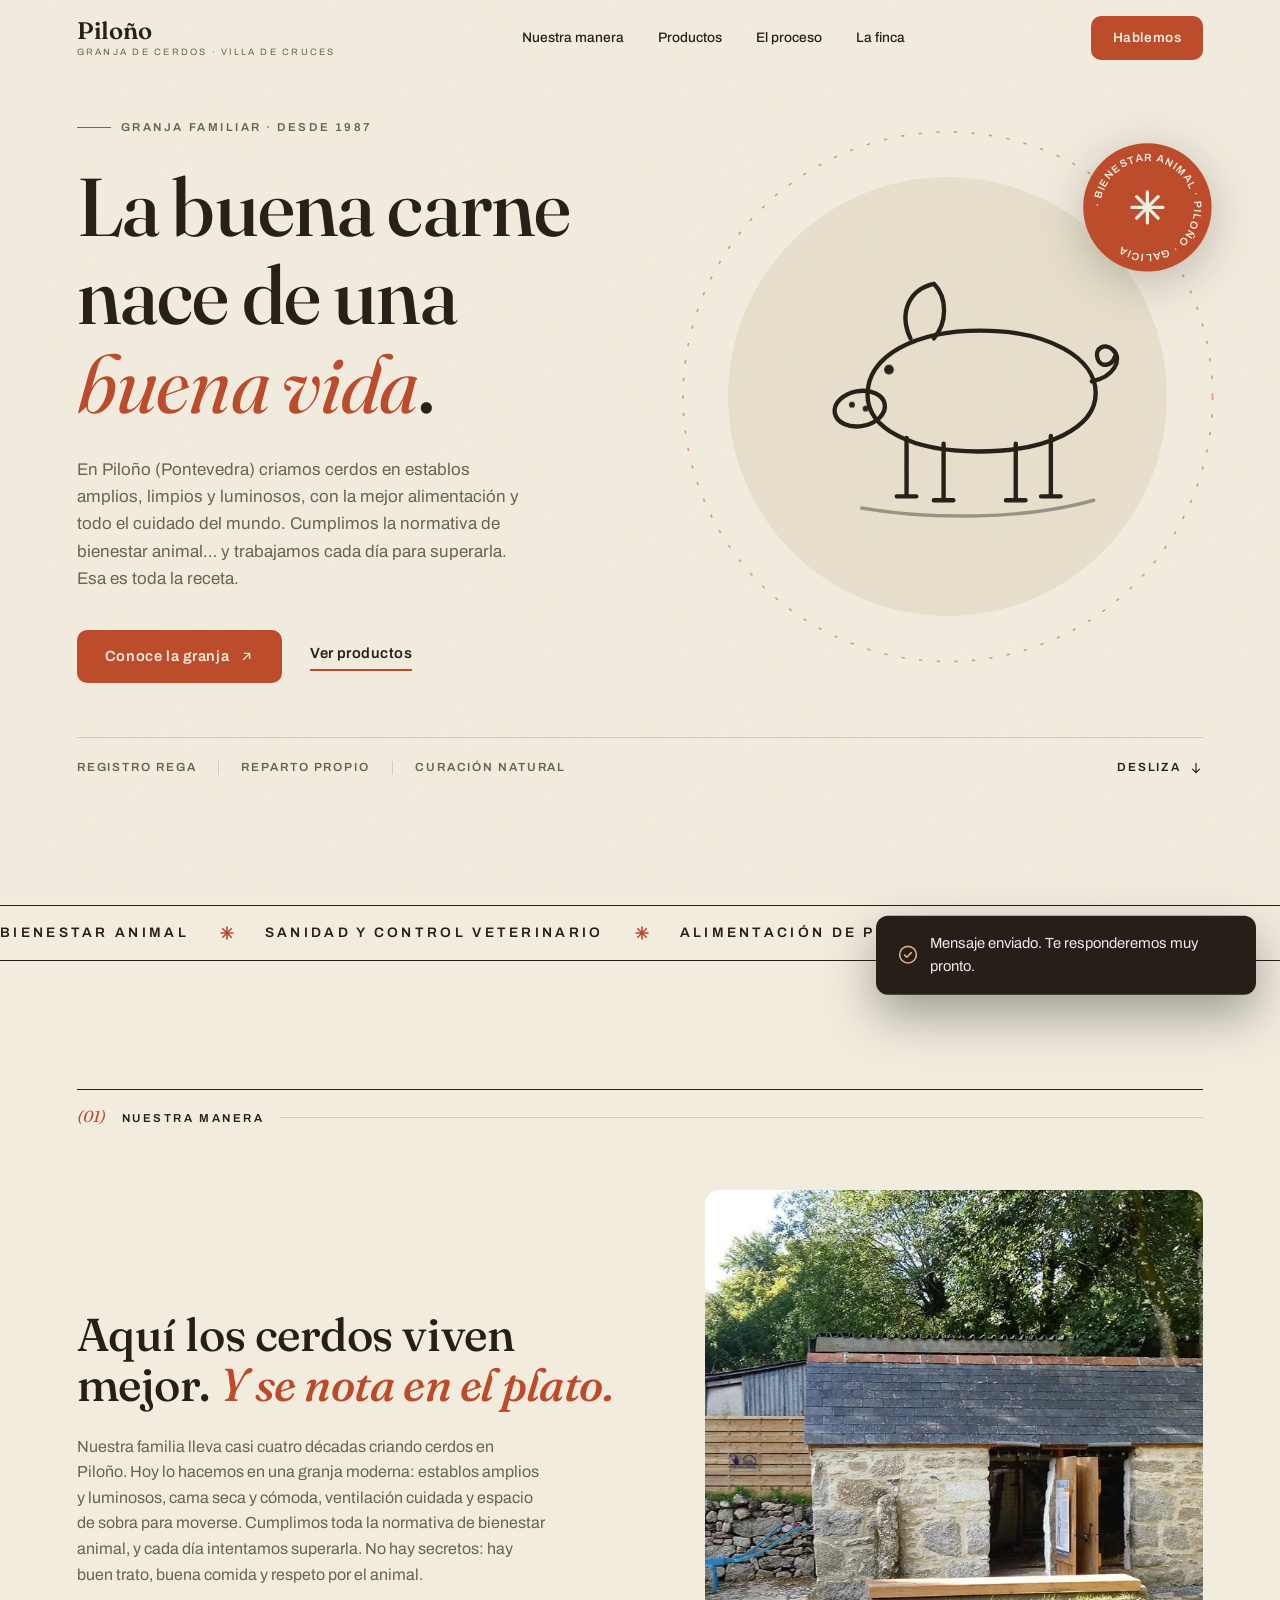
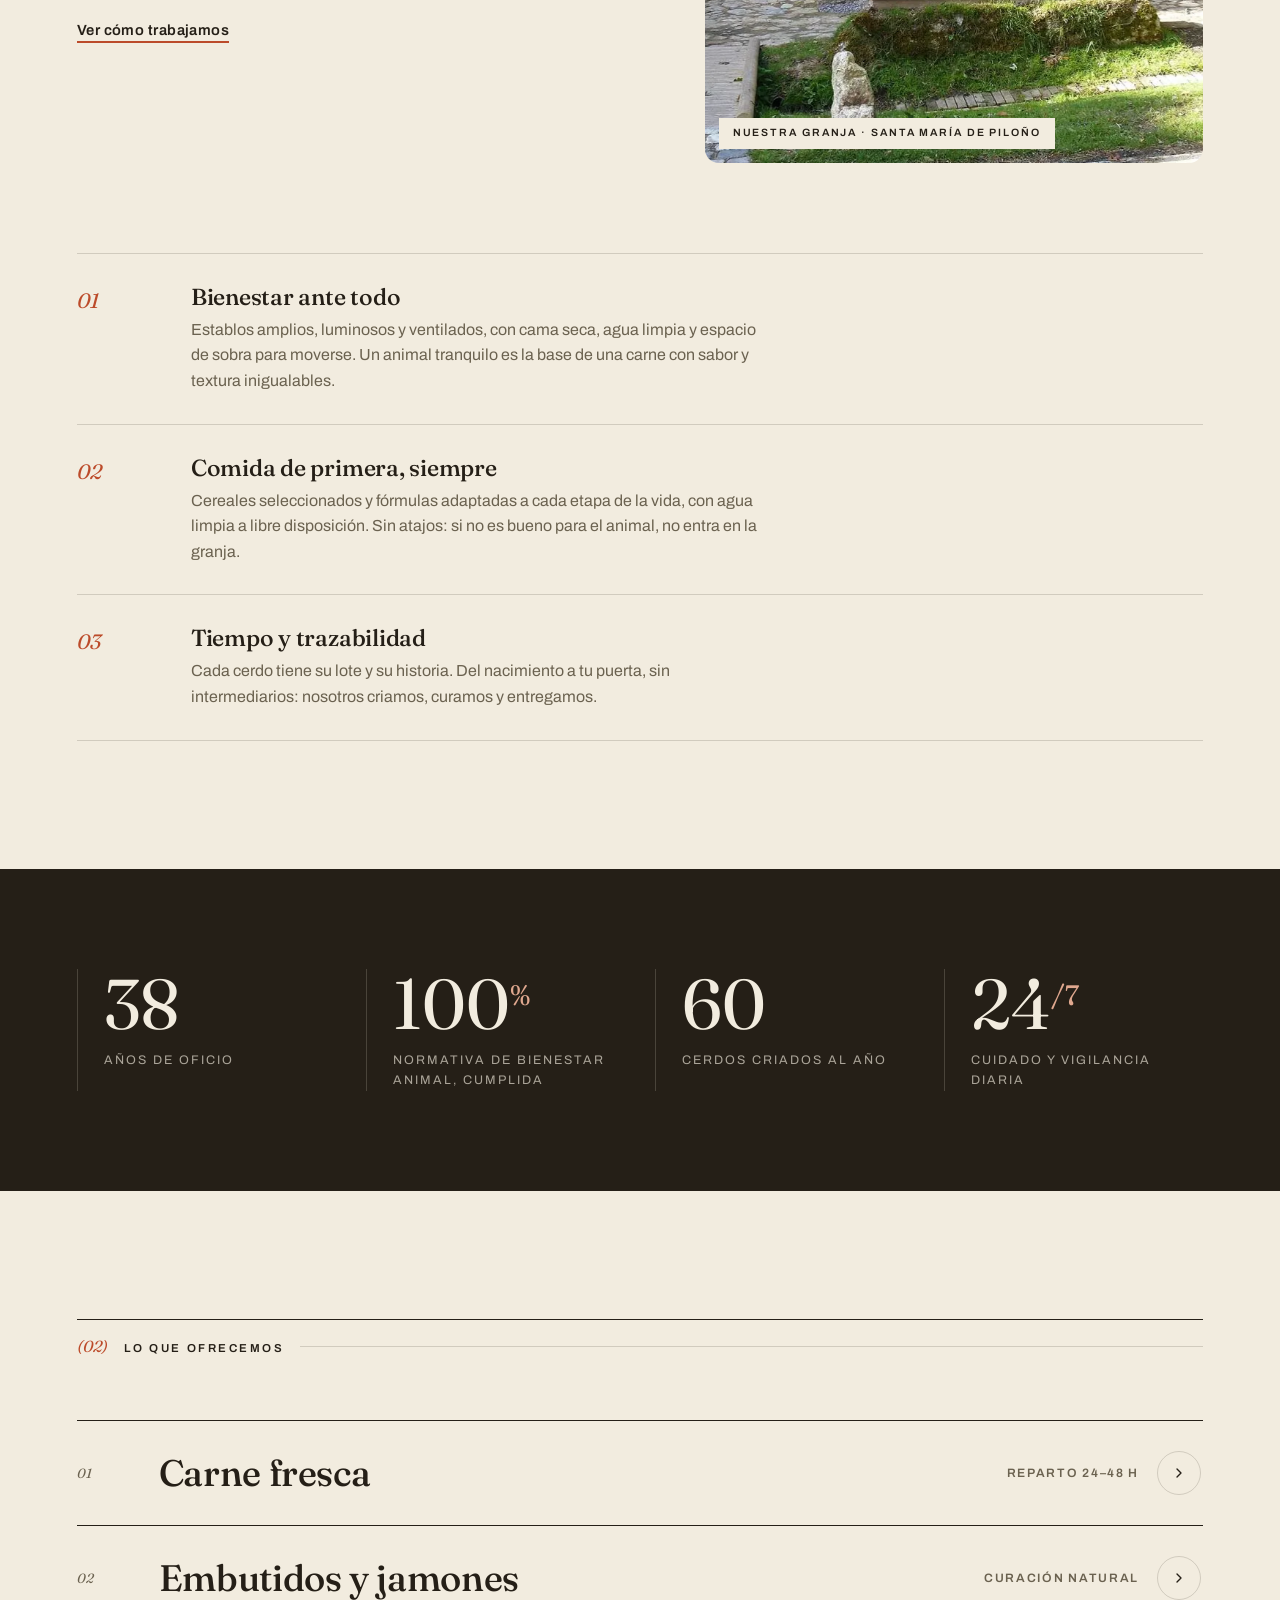
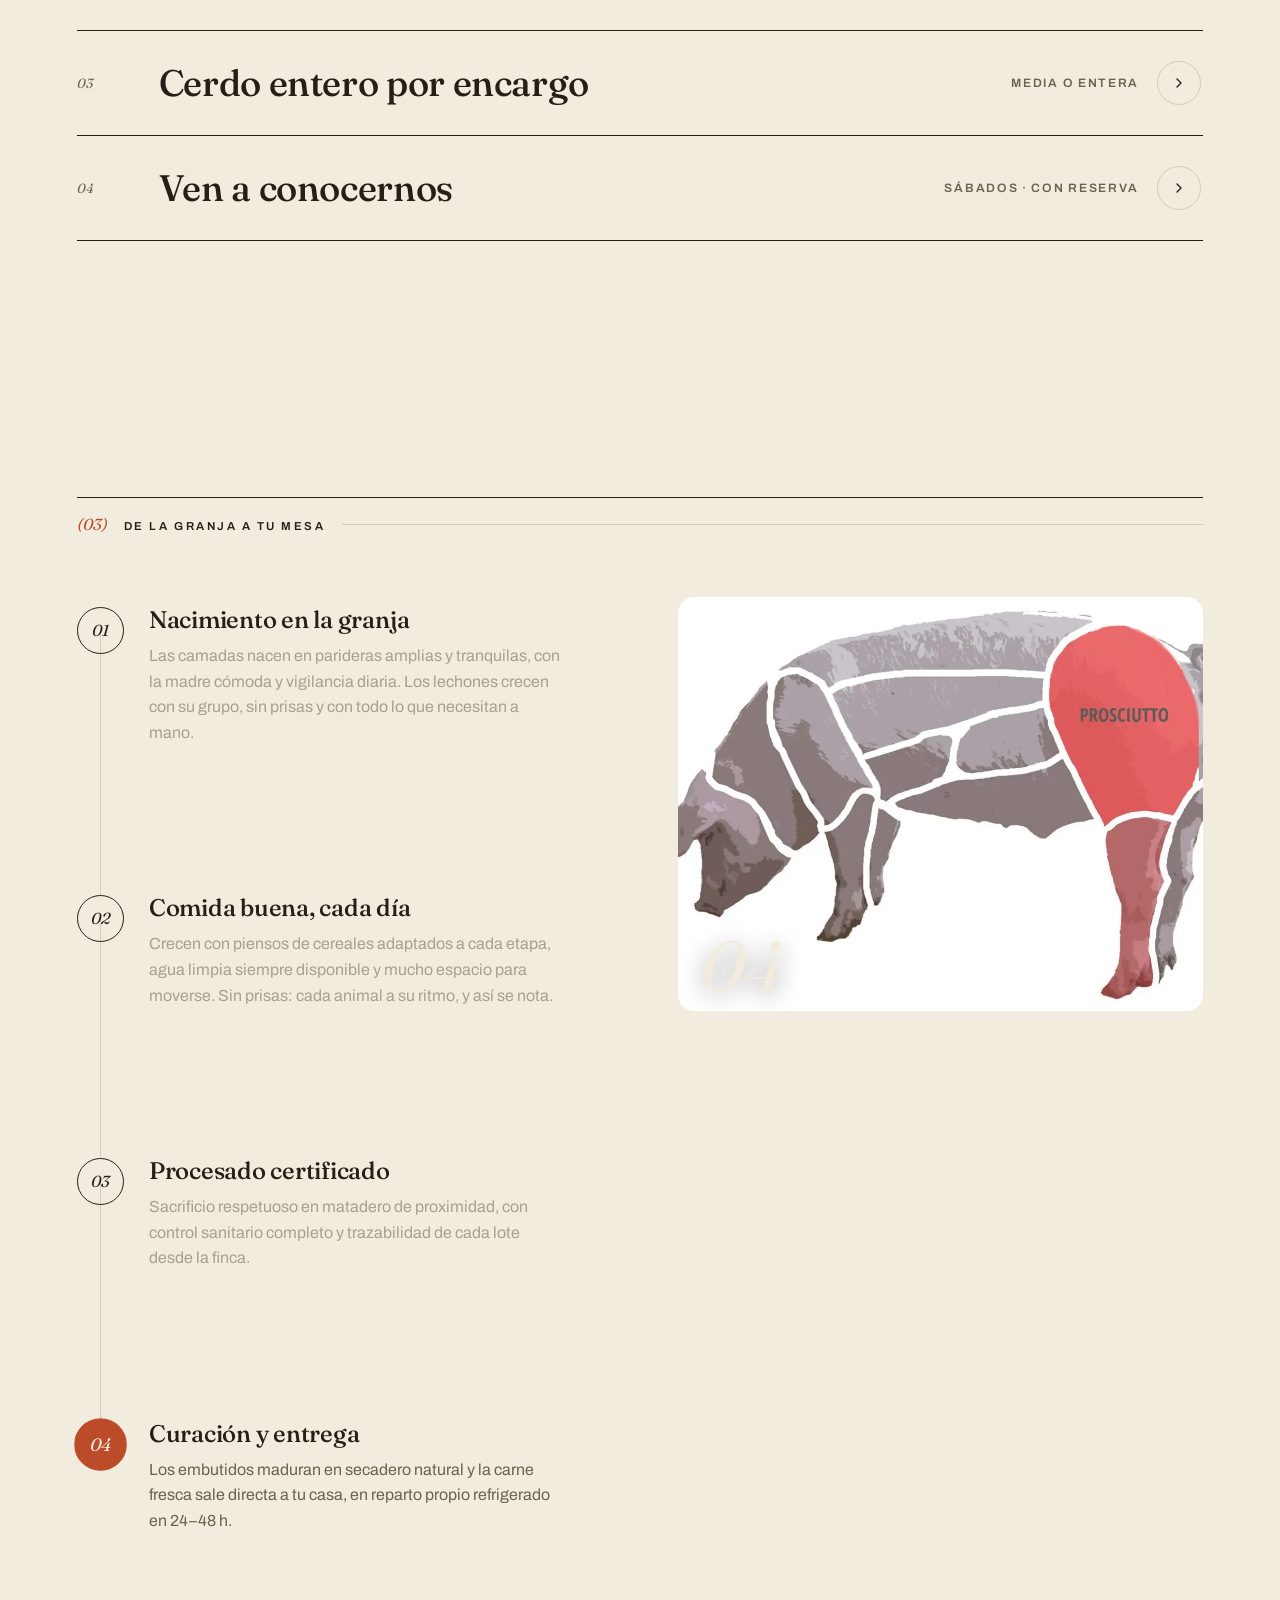
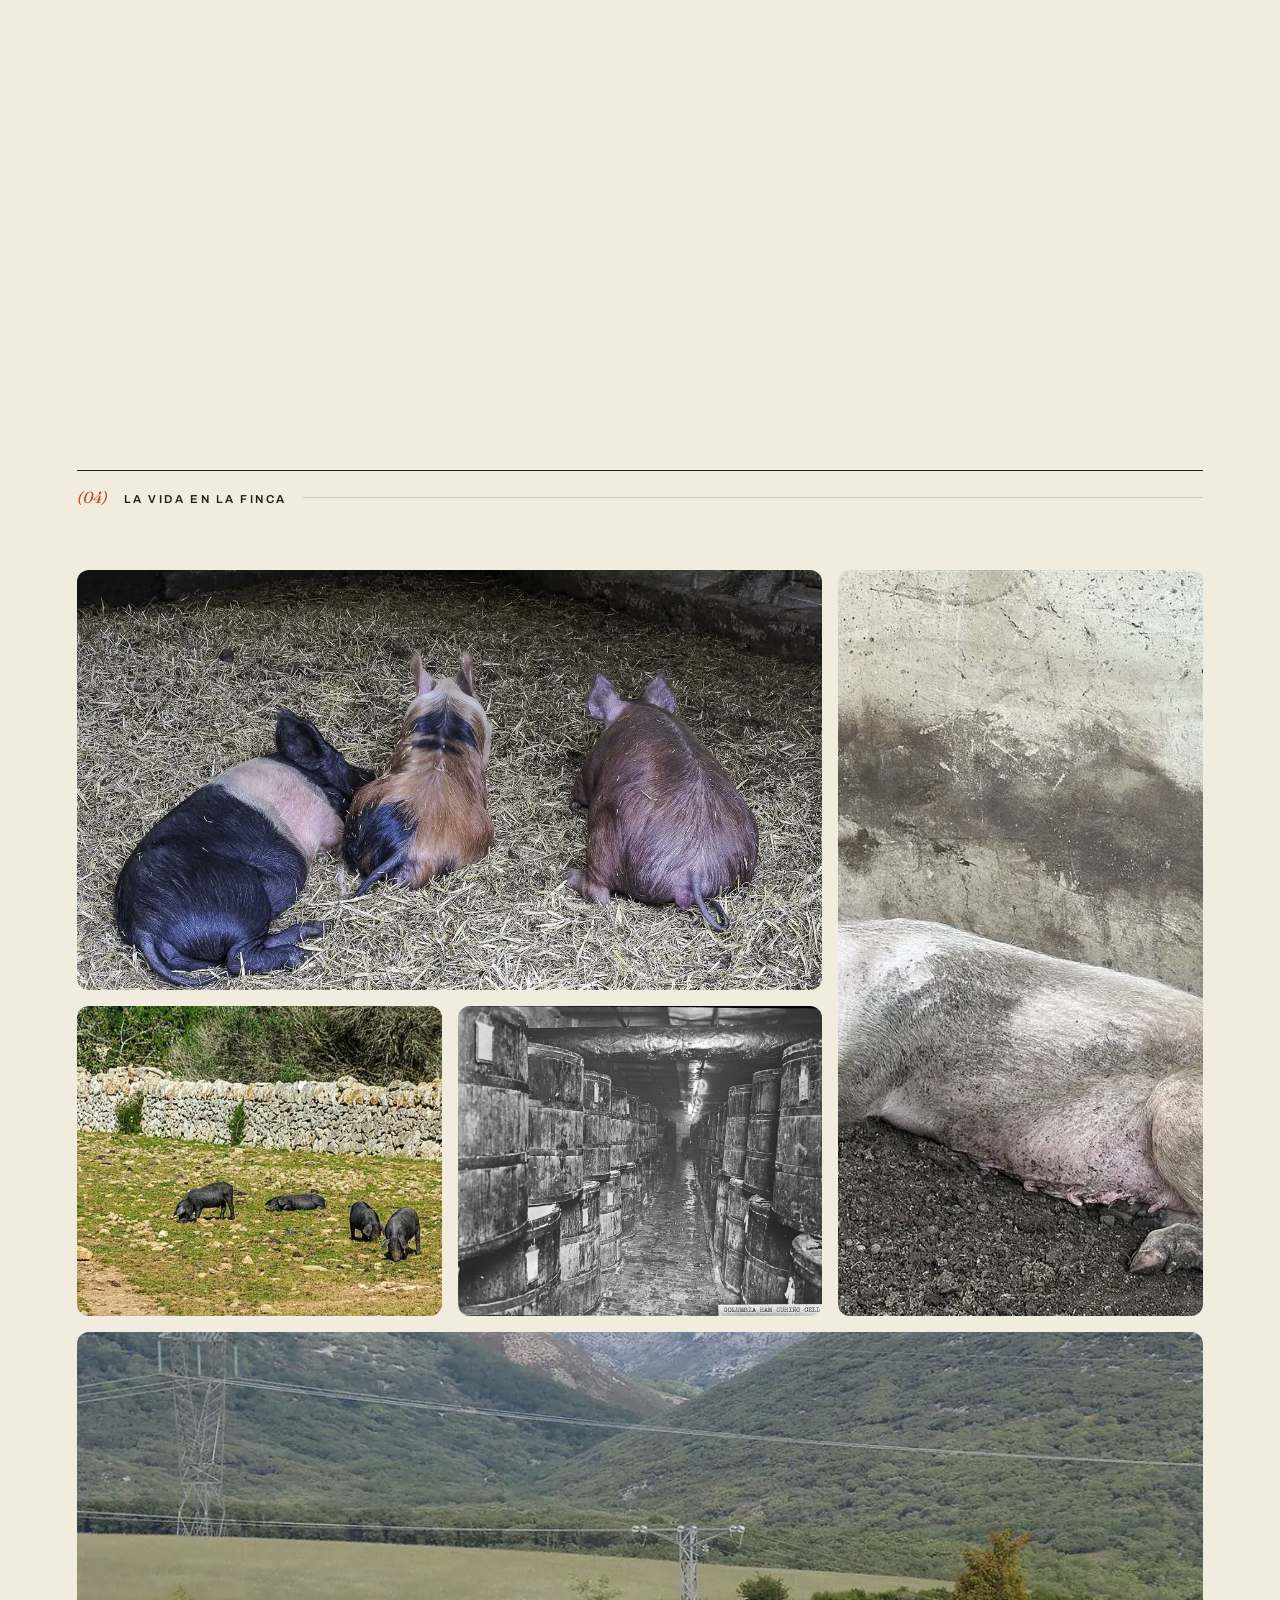
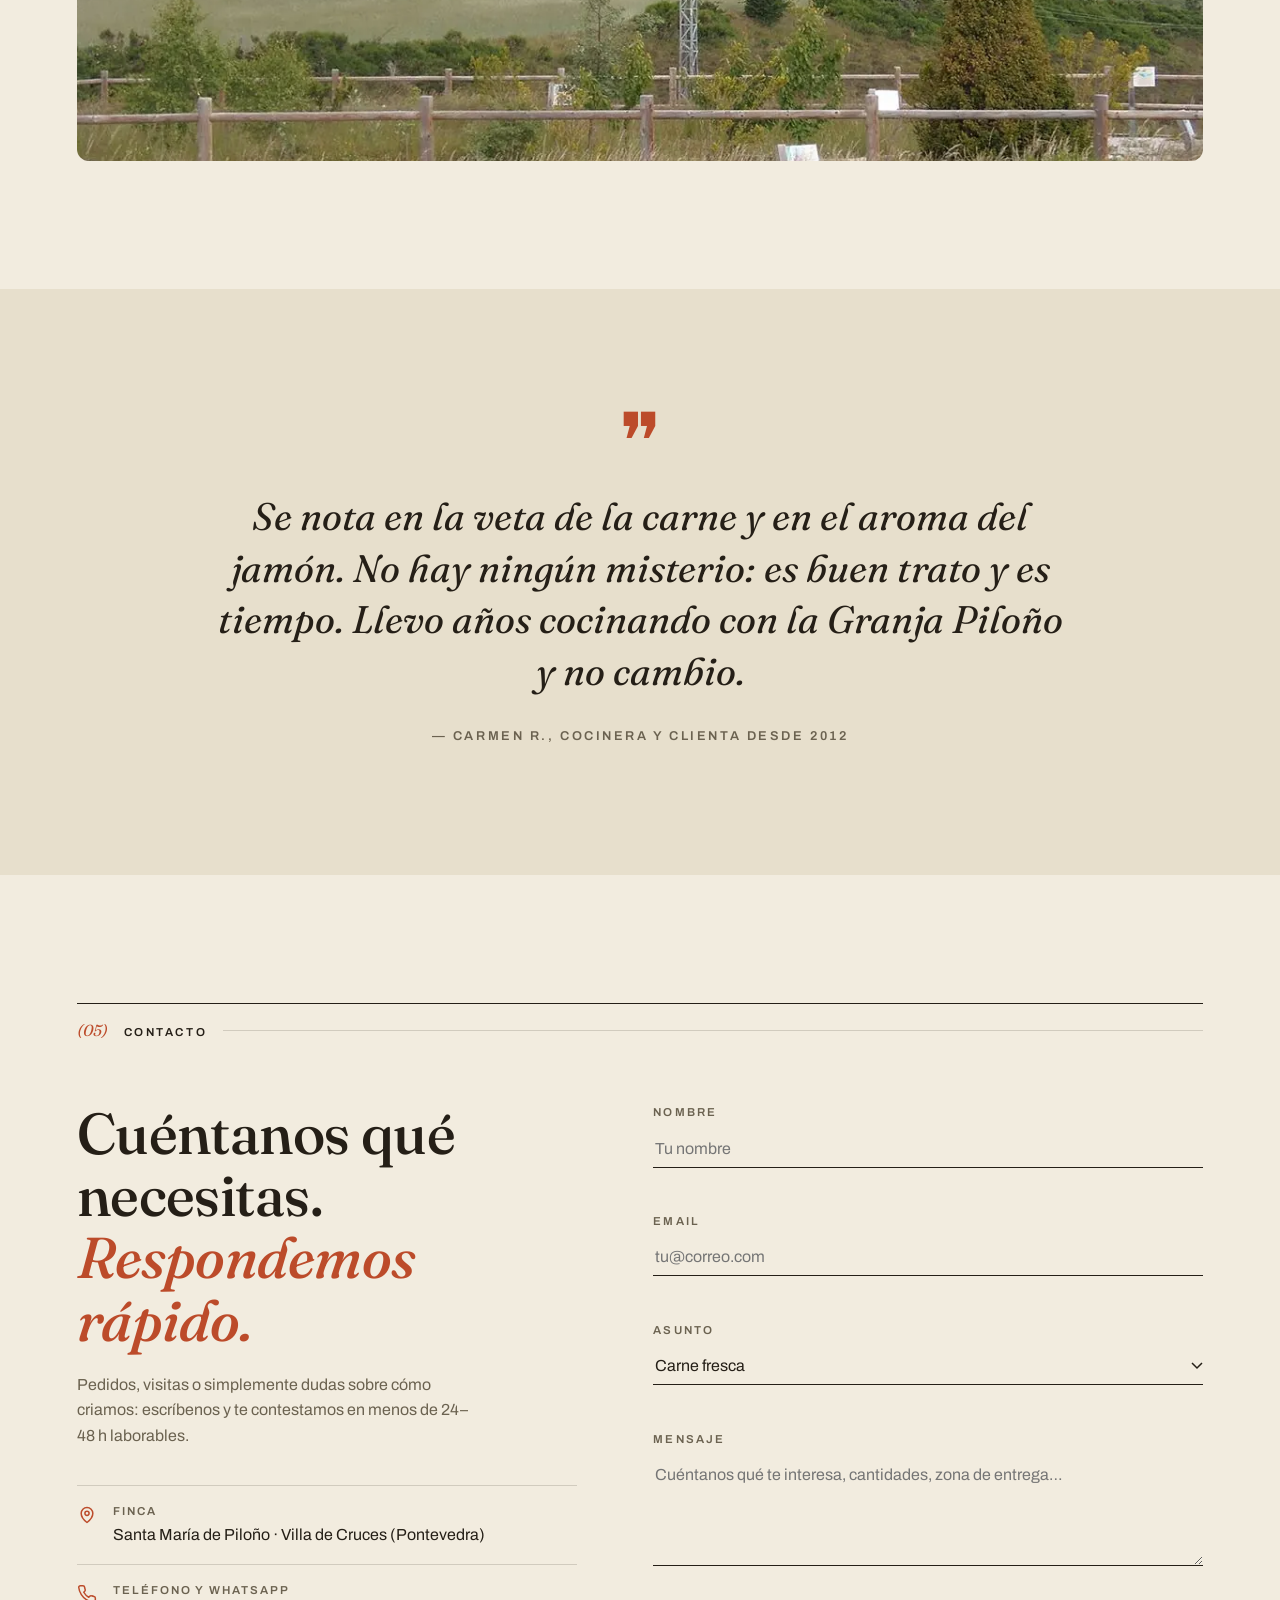
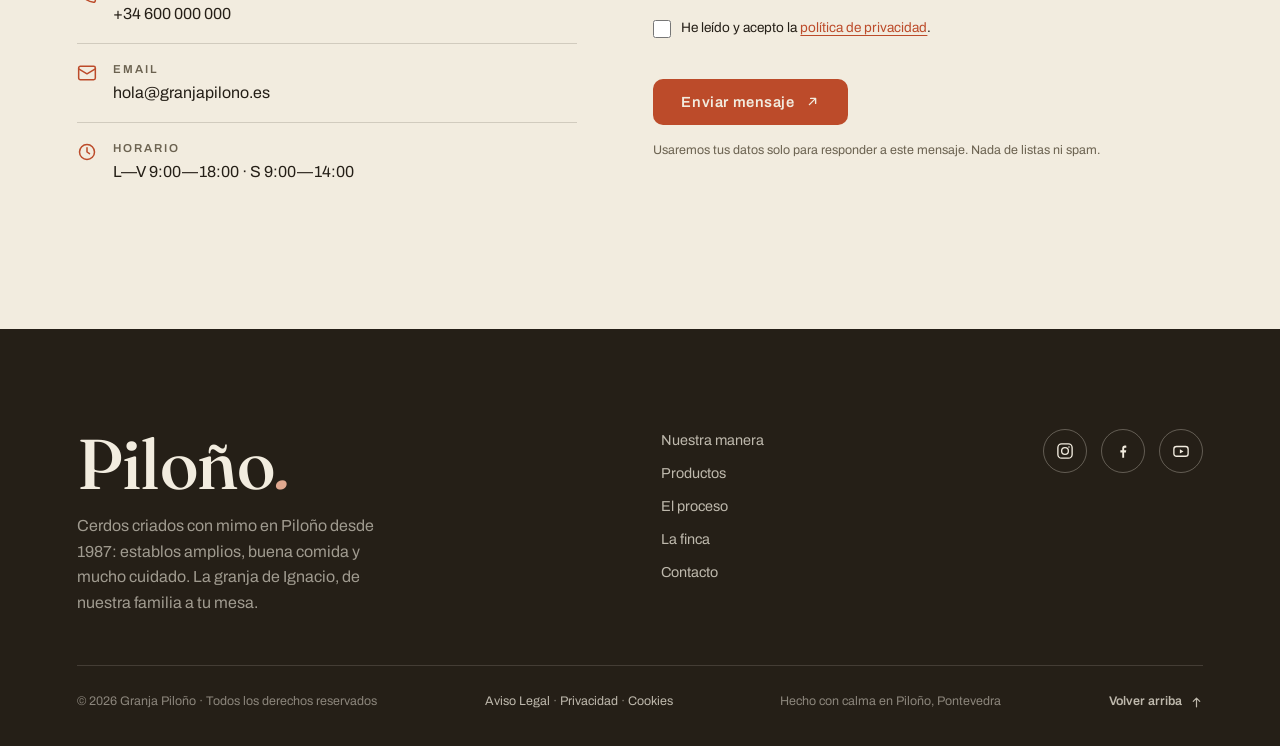
==== index.html @ 3f0103d0 "feat(despliegue): endurecimiento para produccion (htaccess, sitemap, SEO social, ARIA, mail UTF-8) -" ====
<!DOCTYPE html>
<html lang="es" class="no-js">
<head>
<meta charset="UTF-8">
<meta name="viewport" content="width=device-width, initial-scale=1.0">
<title>Granja Piloño — Granja de cerdos en Galicia | Ignacio, Villa de Cruces</title>
<meta name="description" content="Granja familiar de Ignacio en Piloño (Villa de Cruces, Pontevedra). Cerdos en establos amplios y luminosos, con la mejor alimentación y pleno cumplimiento del bienestar animal. Carne fresca, embutidos y cerdo por encargo.">
<meta property="og:title" content="Granja Piloño — Granja de cerdos en Galicia">
<meta property="og:description" content="Establos amplios, alimentación de primera y bienestar animal certificado en Piloño (Pontevedra). Del corral a tu mesa, sin atajos.">
<meta property="og:type" content="website">
<meta name="theme-color" content="#F2ECDF">

<!-- Favicon: SVG inline con el hocico de la casa (0 peticiones extra) -->
<link rel="icon" href="data:image/svg+xml,<svg xmlns='http://www.w3.org/2000/svg' viewBox='0 0 32 32'><rect width='32' height='32' rx='8' fill='%23BC4B2A'/><ellipse cx='16' cy='16' rx='8' ry='6.5' fill='%23F2ECDF'/><ellipse cx='13' cy='16' rx='1.6' ry='2.6' fill='%23BC4B2A'/><ellipse cx='19' cy='16' rx='1.6' ry='2.6' fill='%23BC4B2A'/></svg>">

<!-- SEO social + canonical · EDITAR granjapilono.es cuando tengas el dominio real -->
<meta property="og:url" content="https://granjapilono.es/">
<meta property="og:image" content="https://granjapilono.es/assets/img/og-granja.jpg">
<meta property="og:locale" content="es_ES">
<meta name="twitter:card" content="summary_large_image">
<meta name="twitter:image" content="https://granjapilono.es/assets/img/og-granja.jpg">
<link rel="canonical" href="https://granjapilono.es/">

<!-- Fuentes autohospedadas en assets/fonts/ (se cargan desde assets/css/style.css) -->
<script>document.documentElement.classList.replace('no-js','js')</script>

<!-- Datos estructurados para SEO local (edita con tus datos reales) -->
<script type="application/ld+json">
{
  "@context": "https://schema.org",
  "@type": "Farm",
  "name": "Granja Piloño — Ignacio",
  "description": "Granja familiar de cerdos en Piloño, Villa de Cruces (Pontevedra). Establos amplios, alimentación de calidad y pleno cumplimiento de la normativa de bienestar animal.",
  "telephone": "+34 600 000 000",
  "email": "hola@granjapilono.es",
  "address": {
    "@type": "PostalAddress",
    "streetAddress": "Santa María de Piloño",
    "addressLocality": "Villa de Cruces",
    "addressCountry": "ES"
  },
  "openingHours": "Mo-Fr 09:00-18:00, Sa 09:00-14:00"
}
</script>

<link rel="stylesheet" href="assets/css/style.css">
</head>
<body id="inicio">
<a class="salto" href="#contenido">Saltar al contenido</a>

<!-- ============ CABECERA ============ -->
<header class="header" id="header">
  <div class="header-in">
    <a class="logo" href="#inicio" aria-label="Granja Piloño, inicio">
      <span class="logo-nombre">Piloño</span>
      <span class="logo-sub">Granja de cerdos · Villa de Cruces</span>
    </a>
    <nav class="nav-desk" aria-label="Navegación principal">
      <a href="#filosofia">Nuestra manera</a>
      <a href="#productos">Productos</a>
      <a href="#proceso">El proceso</a>
      <a href="#finca">La finca</a>
    </nav>
    <a href="#contacto" class="btn btn-cta">Hablemos</a>
    <button class="menu-btn" id="menuBtn" aria-label="Abrir menú" aria-expanded="false">
      <span></span><span></span>
    </button>
  </div>
</header>

<!-- Menú móvil -->
<nav class="menu-movil" id="menuMovil" aria-label="Menú móvil">
  <a href="#filosofia" style="transition-delay:.08s">Nuestra manera <small>01</small></a>
  <a href="#productos" style="transition-delay:.14s">Productos <small>02</small></a>
  <a href="#proceso" style="transition-delay:.2s">El proceso <small>03</small></a>
  <a href="#finca" style="transition-delay:.26s">La finca <small>04</small></a>
  <a href="#contacto" style="transition-delay:.32s">Contacto <small>05</small></a>
  <p class="menu-movil-pie">+34 600 000 000 · hola@granjapilono.es</p>
</nav>

<!-- ============ HERO ============ -->
<section class="hero" id="contenido">
  <div class="hero-inner">
    <div>
      <p class="hero-etiqueta">Granja familiar · desde 1987</p>
      <h1 class="hero-titulo reveal">La buena carne<br>nace de una <em>buena vida</em>.</h1>
      <p class="hero-sub reveal" style="--d:.1s">
        En Piloño (Pontevedra) criamos cerdos en establos amplios, limpios y
        luminosos, con la mejor alimentación y todo el cuidado del mundo.
        Cumplimos la normativa de bienestar animal… y trabajamos cada día
        para superarla. Esa es toda la receta.
      </p>
      <div class="hero-ctas reveal" style="--d:.2s">
        <a href="#filosofia" class="btn">Conoce la granja
          <svg width="15" height="15" viewBox="0 0 24 24" fill="none" stroke="currentColor" stroke-width="2.2" stroke-linecap="round" stroke-linejoin="round"><path d="M7 17 17 7M17 7H9M17 7v8"/></svg>
        </a>
        <a href="#productos" class="link-sub">Ver productos</a>
      </div>
    </div>

    <!-- Escenario: cerdo dibujado a trazo + sello -->
    <div class="escenario reveal" style="--d:.15s" aria-hidden="true">
      <svg class="anillo" viewBox="0 0 500 500">
        <circle cx="250" cy="250" r="240" fill="none" stroke="currentColor" stroke-width="1.5" stroke-dasharray="3 13" opacity=".5"/>
      </svg>

      <div class="cerdo-wrap">
        <svg class="cerdo" viewBox="0 0 440 320">
          <g class="trazos" fill="none" stroke="currentColor" stroke-width="4.5" stroke-linecap="round" stroke-linejoin="round">
            <path pathLength="1" class="p1" d="M138 162c0-40 48-66 116-66 70 0 118 28 118 64 0 36-50 60-120 60-70 0-114-24-114-58z"/>
            <path pathLength="1" class="p2" d="M182 104c-12-26-2-50 24-56 14 14 14 40 0 56"/>
            <ellipse pathLength="1" class="p3" cx="130" cy="176" rx="26" ry="18" transform="rotate(-10 130 176)"/>
            <path pathLength="1" class="p4" d="M178 206v58M216 212v56M290 212v56M326 204v60"/>
            <path pathLength="1" class="p5" d="M168 266h20M206 270h20M280 270h20M316 266h20"/>
            <path pathLength="1" class="p6" d="M368 148c22-4 32-22 22-32-8-8-20-2-16 9 3 9 15 8 18-3"/>
            <path pathLength="1" class="p7" stroke-width="3.5" opacity=".4" d="M132 278c70 12 168 12 238-8"/>
          </g>
          <g class="puntos" fill="currentColor">
            <circle class="ojo" cx="160" cy="136" r="5"/>
            <circle class="f1" cx="122" cy="172" r="3"/>
            <circle class="f2" cx="136" cy="176" r="3"/>
          </g>
        </svg>
      </div>

      <!-- Sello giratorio -->
      <div class="sello">
        <svg viewBox="0 0 120 120">
          <circle class="sello-fondo" cx="60" cy="60" r="58"/>
          <g class="sello-giro">
            <defs><path id="aro" d="M60 60m-42 0a42 42 0 1 1 84 0a42 42 0 1 1 -84 0"/></defs>
            <text><textPath href="#aro">· BIENESTAR ANIMAL · PILOÑO · GALICIA </textPath></text>
          </g>
          <path class="ast" d="M60 46v28M46 60h28M50.3 50.3l19.4 19.4M69.7 50.3l-19.4 19.4" fill="none"/>
        </svg>
      </div>
    </div>
  </div>

  <div class="hero-pie">
    <span>Registro REGA</span><span class="div"></span>
    <span>Reparto propio</span><span class="div"></span>
    <span>Curación natural</span>
    <a href="#filosofia" class="baja">Desliza
      <svg width="14" height="14" viewBox="0 0 24 24" fill="none" stroke="currentColor" stroke-width="2" stroke-linecap="round" stroke-linejoin="round"><path d="M12 4v16m0 0 6-6m-6 6-6-6"/></svg>
    </a>
  </div>
</section>

<!-- ============ MARQUEE ============ -->
<div class="marquee" aria-hidden="true">
  <div class="marquee-track" id="marqueeTrack">
    <span class="mq-item">Bienestar animal
      <svg width="16" height="16" viewBox="0 0 24 24" fill="none" stroke="currentColor" stroke-width="2.4" stroke-linecap="round"><path d="M12 3v18M3 12h18M5.6 5.6l12.8 12.8M18.4 5.6 5.6 18.4"/></svg>
    </span>
    <span class="mq-item">Sanidad y control veterinario
      <svg width="16" height="16" viewBox="0 0 24 24" fill="none" stroke="currentColor" stroke-width="2.4" stroke-linecap="round"><path d="M12 3v18M3 12h18M5.6 5.6l12.8 12.8M18.4 5.6 5.6 18.4"/></svg>
    </span>
    <span class="mq-item">Alimentación de primera
      <svg width="16" height="16" viewBox="0 0 24 24" fill="none" stroke="currentColor" stroke-width="2.4" stroke-linecap="round"><path d="M12 3v18M3 12h18M5.6 5.6l12.8 12.8M18.4 5.6 5.6 18.4"/></svg>
    </span>
    <span class="mq-item">Curación artesanal
      <svg width="16" height="16" viewBox="0 0 24 24" fill="none" stroke="currentColor" stroke-width="2.4" stroke-linecap="round"><path d="M12 3v18M3 12h18M5.6 5.6l12.8 12.8M18.4 5.6 5.6 18.4"/></svg>
    </span>
    <span class="mq-item">Trazabilidad total
      <svg width="16" height="16" viewBox="0 0 24 24" fill="none" stroke="currentColor" stroke-width="2.4" stroke-linecap="round"><path d="M12 3v18M3 12h18M5.6 5.6l12.8 12.8M18.4 5.6 5.6 18.4"/></svg>
    </span>
  </div>
</div>

<!-- ============ 01 · FILOSOFÍA ============ -->
<section id="filosofia">
  <div class="wrap">
    <header class="sec-head reveal">
      <span class="sec-num">(01)</span><span class="sec-label">Nuestra manera</span><span class="relleno"></span>
    </header>
    <div class="filo-grid">
      <div>
        <h2 class="filo-titulo reveal">Aquí los cerdos viven mejor. <em>Y se nota en el plato.</em></h2>
        <p class="filo-texto reveal" style="--d:.1s">
          Nuestra familia lleva casi cuatro décadas criando cerdos en Piloño.
          Hoy lo hacemos en una granja moderna: establos amplios y luminosos,
          cama seca y cómoda, ventilación cuidada y espacio de sobra para
          moverse. Cumplimos toda la normativa de bienestar animal, y cada día
          intentamos superarla. No hay secretos: hay buen trato, buena comida
          y respeto por el animal.
        </p>
        <a href="#proceso" class="link-sub reveal" style="--d:.15s">Ver cómo trabajamos</a>
      </div>
      <div class="parallax filo-foto reveal" style="--d:.2s">
        <img src="assets/img/filosofia.webp" alt="Cerdos cómodos en los establos de la granja" width="1200" height="900" loading="lazy" decoding="async">
        <span class="filo-caption">Nuestra granja · Santa María de Piloño</span>
      </div>
    </div>

    <ul class="principios">
      <li class="reveal">
        <span class="p-num">01</span>
        <div><h3>Bienestar ante todo</h3>
        <p>Establos amplios, luminosos y ventilados, con cama seca, agua limpia y espacio de sobra para moverse. Un animal tranquilo es la base de una carne con sabor y textura inigualables.</p></div>
      </li>
      <li class="reveal" style="--d:.08s">
        <span class="p-num">02</span>
        <div><h3>Comida de primera, siempre</h3>
        <p>Cereales seleccionados y fórmulas adaptadas a cada etapa de la vida, con agua limpia a libre disposición. Sin atajos: si no es bueno para el animal, no entra en la granja.</p></div>
      </li>
      <li class="reveal" style="--d:.16s">
        <span class="p-num">03</span>
        <div><h3>Tiempo y trazabilidad</h3>
        <p>Cada cerdo tiene su lote y su historia. Del nacimiento a tu puerta, sin intermediarios: nosotros criamos, curamos y entregamos.</p></div>
      </li>
    </ul>
  </div>
</section>

<!-- ============ CIFRAS ============ -->
<section class="stats" id="datos" style="padding:0">
  <div class="wrap" style="padding-block:clamp(60px,8vw,100px)">
    <div class="stats-grid">
      <div class="stat reveal"><span class="cifra"><span class="contador" data-objetivo="38">38</span></span><span class="stat-label">Años de oficio</span></div>
      <div class="stat reveal" style="--d:.08s"><span class="cifra">100<sup>%</sup></span><span class="stat-label">Normativa de bienestar animal, cumplida</span></div>
      <div class="stat reveal" style="--d:.16s"><span class="cifra"><span class="contador" data-objetivo="60">60</span></span><span class="stat-label">Cerdos criados al año</span></div>
      <div class="stat reveal" style="--d:.24s"><span class="cifra">24<sup>/7</sup></span><span class="stat-label">Cuidado y vigilancia diaria</span></div>
    </div>
  </div>
</section>

<!-- ============ 02 · PRODUCTOS ============ -->
<section id="productos">
  <div class="wrap">
    <header class="sec-head reveal">
      <span class="sec-num">(02)</span><span class="sec-label">Lo que ofrecemos</span><span class="relleno"></span>
    </header>

    <article class="prod reveal" data-img="assets/img/prod-carne.webp">
      <button class="prod-cab" aria-expanded="false">
        <span class="prod-num">01</span>
        <h3 class="prod-nombre">Carne fresca</h3>
        <span class="prod-tag">Reparto 24–48 h</span>
        <span class="prod-flecha"><svg width="16" height="16" viewBox="0 0 24 24" fill="none" stroke="currentColor" stroke-width="2" stroke-linecap="round" stroke-linejoin="round"><path d="M9 6l6 6-6 6"/></svg></span>
      </button>
      <div class="prod-body"><div class="prod-inner">
        <p>Cortes seleccionados envasados al vacío: lomo, secreto, pluma, presa y
        panceta. Sacrificio en matadero de proximidad y entrega refrigerada en
        24–48 horas en un radio de 150 km.</p>
        <div class="prod-pie">
          <span class="precio">Desde 9 €/kg</span>
          <button class="btn btn-chico" data-producto="Carne fresca">Pedir información</button>
        </div>
      </div></div>
    </article>

    <article class="prod reveal" data-img="assets/img/prod-embutidos.webp">
      <button class="prod-cab" aria-expanded="false">
        <span class="prod-num">02</span>
        <h3 class="prod-nombre">Embutidos y jamones</h3>
        <span class="prod-tag">Curación natural</span>
        <span class="prod-flecha"><svg width="16" height="16" viewBox="0 0 24 24" fill="none" stroke="currentColor" stroke-width="2" stroke-linecap="round" stroke-linejoin="round"><path d="M9 6l6 6-6 6"/></svg></span>
      </button>
      <div class="prod-body"><div class="prod-inner">
        <p>Chorizo, lomo, salchichón y jamón curados lentamente en nuestro
        secadero natural, solo con sal, pimentón y tiempo. Sin conservantes
        añadidos. Piezas enteras o loncheadas.</p>
        <div class="prod-pie">
          <span class="precio">Jamón curado 24 meses</span>
          <button class="btn btn-chico" data-producto="Embutidos y jamones">Pedir información</button>
        </div>
      </div></div>
    </article>

    <article class="prod reveal" data-img="assets/img/prod-encerdo.webp">
      <button class="prod-cab" aria-expanded="false">
        <span class="prod-num">03</span>
        <h3 class="prod-nombre">Cerdo entero por encargo</h3>
        <span class="prod-tag">Media o entera</span>
        <span class="prod-flecha"><svg width="16" height="16" viewBox="0 0 24 24" fill="none" stroke="currentColor" stroke-width="2" stroke-linecap="round" stroke-linejoin="round"><path d="M9 6l6 6-6 6"/></svg></span>
      </button>
      <div class="prod-body"><div class="prod-inner">
        <p>La forma más rentable de comprar: media pieza o entera, con el
        despiece a tu medida y todos los cortes etiquetados. Ideal para familias
        y para llenar la despensa del año.</p>
        <div class="prod-pie">
          <span class="precio">Mejor precio por kg</span>
          <button class="btn btn-chico" data-producto="Cerdo entero por encargo">Pedir información</button>
        </div>
      </div></div>
    </article>

    <article class="prod reveal" data-img="assets/img/prod-visitas.webp">
      <button class="prod-cab" aria-expanded="false">
        <span class="prod-num">04</span>
        <h3 class="prod-nombre">Ven a conocernos</h3>
        <span class="prod-tag">Sábados · con reserva</span>
        <span class="prod-flecha"><svg width="16" height="16" viewBox="0 0 24 24" fill="none" stroke="currentColor" stroke-width="2" stroke-linecap="round" stroke-linejoin="round"><path d="M9 6l6 6-6 6"/></svg></span>
      </button>
      <div class="prod-body"><div class="prod-inner">
        <p>Visitas guiadas los sábados por la mañana: recorremos la granja,
        ves cómo viven los animales —establos amplios, limpieza y cuidado en
        cada detalle— y terminamos con una degustación de embutidos. Grupos
        reducidos, apto para familias.</p>
        <div class="prod-pie">
          <span class="precio">Degustación incluida</span>
          <button class="btn btn-chico" data-producto="Visitas a la granja">Reservar visita</button>
        </div>
      </div></div>
    </article>
  </div>
</section>

<!-- Imagen flotante para la lista de productos -->
<div class="flotante" id="flotante" aria-hidden="true">
  <img src="assets/img/prod-carne.webp" alt="Cortes de carne fresca de cerdo envasados al vacío" loading="lazy" decoding="async">
  <img src="assets/img/prod-embutidos.webp" alt="Chorizo y embutidos curados de la granja" loading="lazy" decoding="async">
  <img src="assets/img/prod-encerdo.webp" alt="Cerdo entero por encargo para despiece" loading="lazy" decoding="async">
  <img src="assets/img/prod-visitas.webp" alt="Visita guiada a la granja de cerdos" loading="lazy" decoding="async">
</div>

<!-- ============ 03 · PROCESO ============ -->
<section id="proceso">
  <div class="wrap">
    <header class="sec-head reveal">
      <span class="sec-num">(03)</span><span class="sec-label">De la granja a tu mesa</span><span class="relleno"></span>
    </header>
    <div class="proceso-grid">
      <div class="proceso-foto reveal" id="procesoFoto" aria-hidden="true">
        <img class="activa" src="assets/img/paso-1.webp" alt="Lechones recién nacidos en la paridera de la granja" width="1200" height="675" loading="lazy" decoding="async">
        <img src="assets/img/paso-2.webp" alt="Cerdos comiendo pienso de cereales en el establo" width="1200" height="746" loading="lazy" decoding="async">
        <img src="assets/img/paso-3.webp" alt="Control sanitario y trazabilidad en el matadero" width="800" height="1200" loading="lazy" decoding="async">
        <img src="assets/img/paso-4.webp" alt="Embutidos curando en el secadero natural" width="1200" height="800" loading="lazy" decoding="async">
        <span class="foto-num" id="fotoNum">01</span>
      </div>
      <ol class="pasos" id="pasos">
        <li class="paso activo reveal" data-i="0">
          <span class="paso-num">01</span>
          <div><h3>Nacimiento en la granja</h3>
          <p>Las camadas nacen en parideras amplias y tranquilas, con la madre
          cómoda y vigilancia diaria. Los lechones crecen con su grupo, sin
          prisas y con todo lo que necesitan a mano.</p></div>
        </li>
        <li class="paso reveal" data-i="1">
          <span class="paso-num">02</span>
          <div><h3>Comida buena, cada día</h3>
          <p>Crecen con piensos de cereales adaptados a cada etapa, agua limpia
          siempre disponible y mucho espacio para moverse. Sin prisas: cada
          animal a su ritmo, y así se nota.</p></div>
        </li>
        <li class="paso reveal" data-i="2">
          <span class="paso-num">03</span>
          <div><h3>Procesado certificado</h3>
          <p>Sacrificio respetuoso en matadero de proximidad, con control
          sanitario completo y trazabilidad de cada lote desde la finca.</p></div>
        </li>
        <li class="paso reveal" data-i="3">
          <span class="paso-num">04</span>
          <div><h3>Curación y entrega</h3>
          <p>Los embutidos maduran en secadero natural y la carne fresca sale
          directa a tu casa, en reparto propio refrigerado en 24–48 h.</p></div>
        </li>
      </ol>
    </div>
  </div>
</section>

<!-- ============ 04 · GALERÍA ============ -->
<section id="finca">
  <div class="wrap">
    <header class="sec-head reveal">
      <span class="sec-num">(04)</span><span class="sec-label">La vida en la finca</span><span class="relleno"></span>
    </header>
    <div class="galeria">
      <figure class="g1 reveal"><img src="assets/img/finca-1.webp" alt="Cerdos cómodos en el establo" width="1200" height="771" loading="lazy" decoding="async"><figcaption>Nuestros establos, impecables</figcaption></figure>
      <figure class="g2 reveal" style="--d:.08s"><img src="assets/img/finca-2.webp" alt="Los comederos de la granja" width="1200" height="900" loading="lazy" decoding="async"><figcaption>Comederos siempre llenos</figcaption></figure>
      <figure class="g3 reveal" style="--d:.12s"><img src="assets/img/finca-3.webp" alt="Lechones" width="1200" height="446" loading="lazy" decoding="async"><figcaption>Camada de primavera</figcaption></figure>
      <figure class="g4 reveal" style="--d:.16s"><img src="assets/img/finca-4.webp" alt="Secadero" width="1200" height="958" loading="lazy" decoding="async"><figcaption>El secadero natural</figcaption></figure>
      <figure class="g5 reveal" style="--d:.2s"><img src="assets/img/finca-5.webp" alt="Paisaje del monte gallego" width="1200" height="900" loading="lazy" decoding="async"><figcaption>El valle de Villa de Cruces, nuestro hogar</figcaption></figure>
    </div>
  </div>
</section>

<!-- ============ CITA ============ -->
<section class="cita">
  <div class="wrap cita-in reveal">
    <span class="cita-marca" aria-hidden="true">❞</span>
    <blockquote>Se nota en la veta de la carne y en el aroma del jamón.
    No hay ningún misterio: es buen trato y es tiempo. Llevo años cocinando
    con la Granja Piloño y no cambio.</blockquote>
    <cite>— Carmen R., cocinera y clienta desde 2012</cite>
  </div>
</section>

<!-- ============ 05 · CONTACTO ============ -->
<section id="contacto">
  <div class="wrap">
    <header class="sec-head reveal">
      <span class="sec-num">(05)</span><span class="sec-label">Contacto</span><span class="relleno"></span>
    </header>
    <div class="contacto-grid">
      <div>
        <h2 class="contacto-titulo reveal">Cuéntanos qué necesitas. <em>Respondemos rápido.</em></h2>
        <p class="contacto-lead reveal" style="--d:.08s">Pedidos, visitas o simplemente dudas sobre cómo criamos:
        escríbenos y te contestamos en menos de 24–48 h laborables.</p>
        <ul class="contacto-datos reveal" style="--d:.14s">
          <li>
            <svg width="20" height="20" viewBox="0 0 24 24" fill="none" stroke="currentColor" stroke-width="1.8" stroke-linecap="round" stroke-linejoin="round"><path d="M12 21s-7-5.1-7-11a7 7 0 1 1 14 0c0 5.9-7 11-7 11z"/><circle cx="12" cy="10" r="2.5"/></svg>
            <div><strong>Finca</strong>Santa María de Piloño · Villa de Cruces (Pontevedra)</div>
          </li>
          <li>
            <svg width="20" height="20" viewBox="0 0 24 24" fill="none" stroke="currentColor" stroke-width="1.8" stroke-linecap="round" stroke-linejoin="round"><path d="M22 16.9v3a2 2 0 0 1-2.2 2 19.8 19.8 0 0 1-8.6-3.1 19.5 19.5 0 0 1-6-6A19.8 19.8 0 0 1 2.1 4.2 2 2 0 0 1 4.1 2h3a2 2 0 0 1 2 1.7c.1 1 .4 1.9.7 2.8a2 2 0 0 1-.5 2.1L8.1 9.9a16 16 0 0 0 6 6l1.3-1.3a2 2 0 0 1 2.1-.4c.9.3 1.8.6 2.8.7a2 2 0 0 1 1.7 2z"/></svg>
            <div><strong>Teléfono y WhatsApp</strong>+34 600 000 000</div>
          </li>
          <li>
            <svg width="20" height="20" viewBox="0 0 24 24" fill="none" stroke="currentColor" stroke-width="1.8" stroke-linecap="round" stroke-linejoin="round"><rect x="2" y="4" width="20" height="16" rx="2"/><path d="m22 7-10 6L2 7"/></svg>
            <div><strong>Email</strong>hola@granjapilono.es</div>
          </li>
          <li>
            <svg width="20" height="20" viewBox="0 0 24 24" fill="none" stroke="currentColor" stroke-width="1.8" stroke-linecap="round" stroke-linejoin="round"><circle cx="12" cy="12" r="9"/><path d="M12 7v5l3 2"/></svg>
            <div><strong>Horario</strong>L—V 9:00—18:00 · S 9:00—14:00</div>
          </li>
        </ul>
      </div>

      <form class="formulario reveal" style="--d:.1s" id="form" novalidate>
        <div class="campo">
          <label for="nombre">Nombre</label>
          <input type="text" id="nombre" name="nombre" autocomplete="name" placeholder="Tu nombre">
          <span class="error-msg" aria-live="polite"></span>
        </div>
        <div class="campo">
          <label for="email">Email</label>
          <input type="email" id="email" name="email" autocomplete="email" placeholder="tu@correo.com">
          <span class="error-msg" aria-live="polite"></span>
        </div>
        <div class="campo">
          <label for="asunto">Asunto</label>
          <select id="asunto" name="asunto">
            <option>Carne fresca</option>
            <option>Embutidos y jamones</option>
            <option>Cerdo entero por encargo</option>
            <option>Visitas a la granja</option>
            <option>Otro</option>
          </select>
          <span class="error-msg"></span>
        </div>
        <div class="campo">
          <label for="mensaje">Mensaje</label>
          <textarea id="mensaje" name="mensaje" placeholder="Cuéntanos qué te interesa, cantidades, zona de entrega…"></textarea>
          <span class="error-msg" aria-live="polite"></span>
        </div>
        <div class="campo campo-check">
          <label class="check-label" for="privacidad">
            <input type="checkbox" id="privacidad" name="privacidad" required>
            <span>He leído y acepto la <a href="legal.html#privacidad" target="_blank" rel="noopener">política de privacidad</a>.</span>
          </label>
          <span class="error-msg" aria-live="polite"></span>
        </div>
        <button type="submit" class="btn">Enviar mensaje
          <svg width="15" height="15" viewBox="0 0 24 24" fill="none" stroke="currentColor" stroke-width="2.2" stroke-linecap="round" stroke-linejoin="round"><path d="M7 17 17 7M17 7H9M17 7v8"/></svg>
        </button>
        <!-- Honeypot antispam: invisible para las personas; los bots lo rellenan -->
        <p class="hp" aria-hidden="true"><label for="web">No rellenes este campo</label><input type="text" id="web" name="web" tabindex="-1" autocomplete="off"></p>
        <!-- Marca de tiempo del formulario (anti-bot por velocidad) -->
        <input type="hidden" name="form_inicio" id="form_inicio" value="">
        <p class="form-nota">Usaremos tus datos solo para responder a este mensaje. Nada de listas ni spam.</p>
      </form>
    </div>
  </div>
</section>

<!-- ============ FOOTER ============ -->
<footer class="footer">
  <div class="wrap">
    <div class="footer-top">
      <div class="footer-marca">
        <h2>Piloño<em>.</em></h2>
        <p>Cerdos criados con mimo en Piloño desde 1987: establos amplios, buena comida y mucho cuidado. La granja de Ignacio, de nuestra familia a tu mesa.</p>
      </div>
      <nav class="footer-nav" aria-label="Navegación del pie">
        <a href="#filosofia">Nuestra manera</a>
        <a href="#productos">Productos</a>
        <a href="#proceso">El proceso</a>
        <a href="#finca">La finca</a>
        <a href="#contacto">Contacto</a>
      </nav>
      <div class="footer-redes">
        <a href="#" aria-label="Instagram">
          <svg width="18" height="18" viewBox="0 0 24 24" fill="none" stroke="currentColor" stroke-width="1.8" stroke-linecap="round" stroke-linejoin="round"><rect x="2.5" y="2.5" width="19" height="19" rx="5"/><circle cx="12" cy="12" r="4.5"/><circle cx="17.3" cy="6.7" r="1.1" fill="currentColor" stroke="none"/></svg>
        </a>
        <a href="#" aria-label="Facebook">
          <svg width="18" height="18" viewBox="0 0 24 24" fill="currentColor"><path d="M13.5 21v-7h2.4l.4-3h-2.8V9.1c0-.9.3-1.5 1.6-1.5h1.3V4.9c-.3 0-1.1-.1-2-.1-2 0-3.4 1.2-3.4 3.5V11H8.5v3H11v7h2.5z"/></svg>
        </a>
        <a href="#" aria-label="YouTube">
          <svg width="18" height="18" viewBox="0 0 24 24" fill="none" stroke="currentColor" stroke-width="1.8" stroke-linejoin="round"><rect x="2.5" y="6" width="19" height="13" rx="3.5"/><path d="M10.5 9.8v5.4l4.8-2.7z" fill="currentColor" stroke="none"/></svg>
        </a>
      </div>
    </div>
    <div class="footer-barra">
      <span>© <span id="anio"></span> Granja Piloño · Todos los derechos reservados</span>
      <span class="footer-legales">
        <a href="legal.html#aviso-legal">Aviso Legal</a> · 
        <a href="legal.html#privacidad">Privacidad</a> · 
        <a href="legal.html#cookies">Cookies</a>
      </span>
      <span>Hecho con calma en Piloño, Pontevedra</span>
      <a href="#inicio" class="subir">Volver arriba
        <svg width="13" height="13" viewBox="0 0 24 24" fill="none" stroke="currentColor" stroke-width="2.2" stroke-linecap="round" stroke-linejoin="round"><path d="M12 20V4m0 0-6 6m6-6 6 6"/></svg>
      </a>
    </div>
  </div>
</footer>

<!-- Toast -->
<div class="toast" id="toast" role="status">
  <svg width="20" height="20" viewBox="0 0 24 24" fill="none" stroke="currentColor" stroke-width="2" stroke-linecap="round" stroke-linejoin="round"><circle cx="12" cy="12" r="10"/><path d="m8 12.5 2.6 2.6L16 9.5"/></svg>
  <span id="toastMsg">Mensaje enviado. Te responderemos muy pronto.</span>
</div>

<script src="assets/js/main.js"></script>
</body>
</html>
---- assets/css/style.css ----
/* ============================================================
   0. FUENTES AUTOHOSPEDADAS (variables, subset latin)
   Fraunces y Archivo viven en assets/fonts/ — 0 dependencias externas
   ============================================================ */
@font-face{font-family:'Fraunces';font-style:normal;font-weight:100 900;font-display:swap;src:url('../fonts/fraunces-var.woff2') format('woff2')}
@font-face{font-family:'Fraunces';font-style:italic;font-weight:100 900;font-display:swap;src:url('../fonts/fraunces-italic-var.woff2') format('woff2')}
@font-face{font-family:'Archivo';font-style:normal;font-weight:100 900;font-display:swap;src:url('../fonts/archivo-var.woff2') format('woff2')}

/* ============================================================
   1. VARIABLES Y BASE
   ============================================================ */
:root{
  --crema:#F2ECDF;
  --crema-2:#E7DFCC;
  --tinta:#251F17;
  --tinta-2:#6B6250;
  --teja:#BC4B2A;
  --teja-clara:#E0A88F;
  --oliva:#6C6A3F;
  --linea:rgba(37,31,23,.16);
  --serif:'Fraunces',Georgia,serif;
  --sans:'Archivo',Helvetica,sans-serif;
  --ease:cubic-bezier(.16,1,.3,1);
}
*{margin:0;padding:0;box-sizing:border-box}
html{scroll-behavior:smooth;scroll-padding-top:96px}
body{
  font-family:var(--sans);
  background:var(--crema);
  color:var(--tinta);
  line-height:1.6;
  -webkit-font-smoothing:antialiased;
  overflow-x:hidden;
}
/* Textura de papel sobre toda la página */
body::before{
  content:"";position:fixed;inset:0;z-index:9999;pointer-events:none;opacity:.05;
  background-image:url('data:image/svg+xml;utf8,<svg xmlns="http://www.w3.org/2000/svg" width="140" height="140"><filter id="n"><feTurbulence type="fractalNoise" baseFrequency="0.9" numOctaves="2"/></filter><rect width="140" height="140" filter="url(%23n)" opacity="0.6"/></svg>');
}
img{display:block;max-width:100%}
a{color:inherit;text-decoration:none}
ul,ol{list-style:none}
button{font-family:inherit;background:none;border:none;cursor:pointer;color:inherit}
::selection{background:var(--teja);color:var(--crema)}
h1,h2,h3{font-family:var(--serif);font-weight:500;line-height:1.08;letter-spacing:-.01em}
:focus-visible{outline:2px solid var(--teja);outline-offset:3px}

.wrap{width:min(1280px,100% - 12vw);margin-inline:auto}
section{padding:clamp(70px,10vw,130px) 0}

/* Aparición al hacer scroll */
.reveal{opacity:0;transform:translateY(28px);transition:opacity .9s var(--ease),transform .9s var(--ease);transition-delay:var(--d,0s)}
.reveal.in{opacity:1;transform:none}
/* Sin JavaScript: todo visible de una vez */
.no-js .reveal{opacity:1;transform:none}
/* Enlace de accesibilidad "saltar al contenido" */
.salto{position:absolute;left:-9999px;top:12px;z-index:10000;background:var(--tinta);color:var(--crema);padding:10px 18px;border-radius:6px;font-weight:600;font-size:.85rem}
.salto:focus{left:12px}

/* Cabecera de sección */
.sec-head{display:flex;align-items:baseline;gap:16px;border-top:1px solid var(--tinta);padding-top:14px;margin-bottom:clamp(34px,5vw,60px)}
.sec-num{font-family:var(--serif);font-style:italic;color:var(--teja);font-size:1rem}
.sec-label{font-size:.72rem;font-weight:600;letter-spacing:.22em;text-transform:uppercase}
.sec-head .relleno{flex:1;height:1px;background:var(--linea);align-self:center}

/* Botones */
.btn{
  display:inline-flex;align-items:center;gap:10px;
  background:var(--teja);color:var(--crema);
  font-weight:600;font-size:.92rem;letter-spacing:.04em;
  padding:15px 28px;border-radius:10px;
  box-shadow:0 0 0 var(--tinta);transition:transform .25s var(--ease),box-shadow .25s var(--ease),background .25s;
}
.btn:hover{transform:translate(-3px,-3px);box-shadow:4px 4px 0 var(--tinta);background:#a83e20}
.btn svg{transition:transform .25s var(--ease)}
.btn:hover svg{transform:translate(2px,-2px)}
.btn-chico{padding:11px 20px;font-size:.85rem}
.link-sub{
  font-weight:600;font-size:.92rem;letter-spacing:.03em;
  border-bottom:2px solid var(--teja);padding-bottom:3px;
  transition:color .2s,border-color .2s;
}
.link-sub:hover{color:var(--teja)}

/* ============================================================
   2. CABECERA FIJA
   ============================================================ */
.header{position:fixed;top:0;left:0;right:0;z-index:200;transition:background .35s,box-shadow .35s,backdrop-filter .35s}
.header.scrolled{background:rgba(242,236,223,.88);backdrop-filter:blur(12px);box-shadow:0 1px 0 var(--linea)}
.header-in{display:flex;align-items:center;justify-content:space-between;padding:16px 6vw}
.logo{display:flex;flex-direction:column;line-height:1.1}
.logo-nombre{font-family:var(--serif);font-weight:600;font-size:1.5rem;letter-spacing:-.01em}
.logo-sub{font-size:.58rem;letter-spacing:.24em;text-transform:uppercase;color:var(--tinta-2);margin-top:3px}
.nav-desk{display:flex;gap:34px}
.nav-desk a{font-size:.86rem;font-weight:500;position:relative;padding:4px 0}
.nav-desk a::after{content:"";position:absolute;left:0;bottom:0;width:100%;height:1.5px;background:var(--teja);transform:scaleX(0);transform-origin:right;transition:transform .3s var(--ease)}
.nav-desk a:hover::after{transform:scaleX(1);transform-origin:left}
.header .btn{padding:11px 22px;font-size:.85rem}

/* Botón hamburguesa */
.menu-btn{display:none;flex-direction:column;gap:6px;padding:10px;z-index:310;position:relative}
.menu-btn span{display:block;width:26px;height:2px;background:var(--tinta);transition:.35s var(--ease)}
.menu-btn.abierto span:first-child{transform:translateY(4px) rotate(45deg)}
.menu-btn.abierto span:last-child{transform:translateY(-4px) rotate(-45deg)}

/* Menú móvil */
.menu-movil{
  position:fixed;inset:0;z-index:300;background:var(--crema);
  display:flex;flex-direction:column;justify-content:center;padding:0 8vw;
  clip-path:inset(0 0 100% 0);transition:clip-path .55s var(--ease);
}
.menu-movil.abierto{clip-path:inset(0 0 0 0)}
.menu-movil a{
  font-family:var(--serif);font-size:clamp(2rem,9vw,3rem);padding:10px 0;
  border-bottom:1px solid var(--linea);display:flex;justify-content:space-between;align-items:center;
  opacity:0;transform:translateY(18px);transition:.5s var(--ease);
}
.menu-movil.abierto a{opacity:1;transform:none}
.menu-movil a small{font-family:var(--sans);font-size:.75rem;color:var(--teja);font-style:italic}
.menu-movil-pie{margin-top:36px;font-size:.85rem;color:var(--tinta-2)}
body.sin-scroll{overflow:hidden}

/* ============================================================
   3. HERO
   ============================================================ */
.hero{min-height:100svh;display:flex;flex-direction:column;justify-content:center;padding-top:110px}
.hero-inner{display:grid;grid-template-columns:1.05fr .95fr;gap:4vw;align-items:center;width:min(1280px,100% - 12vw);margin-inline:auto}
.hero-etiqueta{display:inline-flex;align-items:center;gap:10px;font-size:.72rem;font-weight:600;letter-spacing:.22em;text-transform:uppercase;color:var(--tinta-2);margin-bottom:26px}
.hero-etiqueta::before{content:"";width:34px;height:1px;background:var(--teja)}
.hero-titulo{font-size:clamp(2.7rem,6.4vw,5.4rem);margin-bottom:28px}
.hero-titulo em{font-style:italic;color:var(--teja);font-weight:400}
.hero-sub{max-width:46ch;font-size:1.06rem;color:var(--tinta-2);margin-bottom:38px}
.hero-ctas{display:flex;align-items:center;gap:28px;flex-wrap:wrap}

/* Escenario del cerdo */
.escenario{position:relative;aspect-ratio:1;width:100%;max-width:540px;margin-inline:auto;display:grid;place-items:center}
.escenario::before{content:"";position:absolute;width:86%;aspect-ratio:1;border-radius:50%;background:var(--crema-2)}
.anillo{position:absolute;inset:-4%;animation:girar 90s linear infinite;color:var(--teja)}
.cerdo-wrap{position:relative;width:84%;animation:flotar 7s ease-in-out infinite}
.cerdo{width:100%;color:var(--tinta)}
/* Dibujo del cerdo trazo a trazo */
.cerdo .trazos *{stroke-dasharray:1;stroke-dashoffset:1;animation:dibujo 1.1s cubic-bezier(.6,0,.3,1) forwards}
.cerdo .p2{animation-delay:.45s}.cerdo .p3{animation-delay:.65s}
.cerdo .p4{animation-delay:.85s}.cerdo .p5{animation-delay:1.1s}
.cerdo .p6{animation-delay:1.25s}.cerdo .p7{animation-delay:1.45s}
.cerdo .puntos circle{opacity:0;animation:aparece .5s ease forwards}
.cerdo .ojo{animation-delay:1.75s}.cerdo .f1{animation-delay:1.9s}.cerdo .f2{animation-delay:2s}

/* Sello giratorio */
.sello{position:absolute;top:0;right:-2%;width:clamp(104px,26%,140px);filter:drop-shadow(0 10px 24px rgba(37,31,23,.25))}
.sello-fondo{fill:var(--teja)}
.sello-giro{transform-origin:60px 60px;animation:girar 18s linear infinite}
.sello text{fill:var(--crema);font-family:var(--sans);font-size:9.5px;font-weight:600;letter-spacing:1px}
.sello .ast{stroke:var(--crema);stroke-width:3;stroke-linecap:round}

/* Pie del hero */
.hero-pie{
  display:flex;align-items:center;gap:22px;flex-wrap:wrap;
  width:min(1280px,100% - 12vw);margin:clamp(40px,6vh,70px) auto 0;
  border-top:1px solid var(--linea);padding-top:20px;
  font-size:.74rem;font-weight:600;letter-spacing:.16em;text-transform:uppercase;color:var(--tinta-2);
}
.hero-pie .div{width:1px;height:14px;background:var(--linea)}
.baja{margin-left:auto;display:inline-flex;align-items:center;gap:8px;color:var(--tinta)}
.baja svg{animation:rebote 2s ease-in-out infinite}

@keyframes dibujo{to{stroke-dashoffset:0}}
@keyframes aparece{to{opacity:1}}
@keyframes girar{to{transform:rotate(360deg)}}
@keyframes flotar{0%,100%{transform:translateY(0)}50%{transform:translateY(-12px)}}
@keyframes rebote{0%,100%{transform:translateY(0)}50%{transform:translateY(5px)}}

/* ============================================================
   4. MARQUEE
   ============================================================ */
.marquee{border-block:1px solid var(--tinta);overflow:hidden;padding:16px 0;background:var(--crema)}
.marquee-track{display:flex;width:max-content;animation:mq 30s linear infinite}
.mq-item{display:inline-flex;align-items:center;gap:30px;padding-right:30px;font-size:.86rem;font-weight:600;letter-spacing:.24em;text-transform:uppercase;white-space:nowrap}
.mq-item svg{color:var(--teja);flex-shrink:0}
@keyframes mq{to{transform:translateX(-50%)}}

/* ============================================================
   5. FILOSOFÍA + PRINCIPIOS
   ============================================================ */
.filo-grid{display:grid;grid-template-columns:1.05fr .95fr;gap:6vw;align-items:center}
.filo-titulo{font-size:clamp(1.9rem,3.6vw,3.1rem);margin-bottom:24px}
.filo-titulo em{font-style:italic;color:var(--teja)}
.filo-texto{color:var(--tinta-2);max-width:52ch;margin-bottom:30px}
.parallax{overflow:hidden;border-radius:14px;position:relative}
.parallax img{width:100%;height:100%;object-fit:cover;transform:scale(1.15);will-change:transform}
.filo-foto{aspect-ratio:4/4.6}
.filo-caption{position:absolute;left:14px;bottom:14px;background:var(--crema);padding:7px 14px;font-size:.66rem;font-weight:600;letter-spacing:.18em;text-transform:uppercase}

.principios{margin-top:clamp(50px,7vw,90px)}
.principios li{
  display:grid;grid-template-columns:90px 1fr;gap:24px;align-items:start;
  border-top:1px solid var(--linea);padding:30px 0;
  transition:padding-left .35s var(--ease);
}
.principios li:last-child{border-bottom:1px solid var(--linea)}
.principios li:hover{padding-left:14px}
.p-num{font-family:var(--serif);font-style:italic;font-size:1.3rem;color:var(--teja)}
.principios h3{font-size:1.45rem;margin-bottom:8px}
.principios p{color:var(--tinta-2);max-width:64ch}

/* ============================================================
   6. CIFRAS (banda oscura)
   ============================================================ */
.stats{background:var(--tinta);color:var(--crema);padding:clamp(60px,8vw,100px) 0}
.stats-grid{display:grid;grid-template-columns:repeat(4,1fr);gap:30px}
.stat{border-left:1px solid rgba(242,236,223,.18);padding-left:26px}
.cifra{font-family:var(--serif);font-size:clamp(3rem,5.5vw,4.8rem);line-height:1;display:block;font-variant-numeric:tabular-nums}
.cifra sup{font-size:.4em;color:var(--teja-clara)}
.stat-label{display:block;margin-top:12px;font-size:.78rem;letter-spacing:.16em;text-transform:uppercase;color:rgba(242,236,223,.65)}

/* ============================================================
   7. PRODUCTOS (lista editorial con imagen flotante)
   ============================================================ */
.prod{border-top:1px solid var(--tinta)}
.prod:last-of-type{border-bottom:1px solid var(--tinta)}
.prod-cab{
  width:100%;display:grid;grid-template-columns:64px 1fr auto 46px;
  align-items:center;gap:18px;padding:30px 0;text-align:left;
}
.prod-num{font-family:var(--serif);font-style:italic;color:var(--tinta-2);transition:color .3s}
.prod-nombre{font-size:clamp(1.5rem,3vw,2.3rem);transition:transform .35s var(--ease),color .3s}
.prod-tag{font-size:.76rem;font-weight:600;letter-spacing:.14em;text-transform:uppercase;color:var(--tinta-2)}
.prod-flecha{width:44px;height:44px;border:1px solid var(--linea);border-radius:50%;display:grid;place-items:center;transition:.35s var(--ease)}
.prod-flecha svg{transition:transform .35s var(--ease)}
.prod-cab:hover .prod-nombre{transform:translateX(12px);color:var(--teja)}
.prod-cab:hover .prod-flecha{background:var(--tinta);border-color:var(--tinta);color:var(--crema)}
.prod.abierto .prod-num{color:var(--teja)}
.prod.abierto .prod-flecha svg{transform:rotate(90deg)}
.prod-body{display:grid;grid-template-rows:0fr;transition:grid-template-rows .5s var(--ease)}
.prod.abierto .prod-body{grid-template-rows:1fr}
.prod-inner{overflow:hidden}
.prod-inner p{max-width:62ch;color:var(--tinta-2);padding-left:82px}
.prod-pie{display:flex;align-items:center;gap:26px;flex-wrap:wrap;padding:20px 0 32px 82px}
.precio{font-family:var(--serif);font-style:italic;font-size:1.15rem;color:var(--teja)}
/* Miniatura del producto para móvil (solo visible sin hover) */
.prod-mini{display:none}

/* Imagen flotante que sigue al cursor */
.flotante{
  position:fixed;z-index:60;width:320px;aspect-ratio:4/3;pointer-events:none;
  overflow:hidden;border:6px solid var(--crema);border-radius:12px;
  box-shadow:0 30px 60px rgba(37,31,23,.3);transform:rotate(-3deg) scale(.85);
  opacity:0;transition:opacity .35s,transform .45s var(--ease);
}
.flotante.ver{opacity:1;transform:rotate(-3deg) scale(1)}
.flotante img{position:absolute;inset:0;width:100%;height:100%;object-fit:cover;opacity:0;transform:scale(1.12);transition:opacity .4s,transform .6s var(--ease)}
.flotante img.activa{opacity:1;transform:scale(1)}

/* ============================================================
   8. PROCESO (foto sticky que cambia con el scroll)
   ============================================================ */
.proceso-grid{display:grid;grid-template-columns:1fr 1fr;gap:6vw;align-items:start}
.proceso-foto{
  --foto-h:clamp(320px,46vh,440px);
  grid-column:2;grid-row:1;position:sticky;
  top:max(80px,calc(50vh - var(--foto-h) / 2));
  height:var(--foto-h);
  border-radius:16px;overflow:hidden;background:var(--crema-2);
}
.proceso-foto img{position:absolute;inset:0;width:100%;height:100%;object-fit:cover;opacity:0;transform:scale(1.06);transition:opacity .65s,transform .9s var(--ease)}
.proceso-foto img.activa{opacity:1;transform:scale(1)}
.foto-num{position:absolute;left:22px;bottom:10px;font-family:var(--serif);font-style:italic;font-size:4.4rem;color:var(--crema);text-shadow:0 4px 24px rgba(0,0,0,.4);line-height:1}
.pasos{grid-column:1;grid-row:1;position:relative}
.paso:not(:last-child)::after{content:"";position:absolute;left:23px;top:24px;bottom:-24px;width:1px;background:var(--linea)}
.paso{position:relative;padding:0 0 clamp(80px,16vh,140px) 72px}
.paso:last-child{padding-bottom:clamp(180px,32vh,280px)}
.paso-num{
  position:absolute;left:0;top:0;width:47px;height:47px;border-radius:50%;
  border:1.5px solid var(--tinta);background:var(--crema);display:grid;place-items:center;
  font-family:var(--serif);font-style:italic;transition:.4s var(--ease);
}
.paso.activo .paso-num{background:var(--teja);border-color:var(--teja);color:var(--crema);transform:scale(1.12)}
.paso h3{font-size:1.5rem;margin:10px 0 10px}
.paso p{color:var(--tinta-2);max-width:46ch;opacity:.55;transition:opacity .5s}
.paso.activo p{opacity:1}

/* ============================================================
   9. GALERÍA
   ============================================================ */
.galeria{display:grid;grid-template-columns:repeat(3,1fr);gap:16px}
.galeria figure{position:relative;overflow:hidden;border-radius:12px;margin:0;background:var(--crema-2)}
.galeria img{width:100%;height:100%;object-fit:cover;filter:saturate(.92);transition:transform .8s var(--ease)}
.galeria figure:hover img{transform:scale(1.06)}
.galeria figcaption{
  position:absolute;left:0;bottom:0;background:var(--crema);color:var(--tinta);
  padding:8px 16px;font-size:.66rem;font-weight:600;letter-spacing:.18em;text-transform:uppercase;
  transform:translateY(101%);transition:transform .4s var(--ease);
}
.galeria figure:hover figcaption{transform:none}
.g1{grid-column:1/3;grid-row:1;aspect-ratio:16/9}
.g2{grid-column:3;grid-row:1/3}
.g3{grid-column:1;grid-row:2;aspect-ratio:4/3.4}
.g4{grid-column:2;grid-row:2;aspect-ratio:4/3.4}
.g5{grid-column:1/4;aspect-ratio:21/8}

/* ============================================================
   10. CITA
   ============================================================ */
.cita{background:var(--crema-2)}
.cita-in{max-width:860px;margin-inline:auto;text-align:center}
.cita-marca{font-family:var(--serif);font-size:5rem;line-height:.6;color:var(--teja);display:block;margin-bottom:26px}
.cita blockquote{font-family:var(--serif);font-style:italic;font-size:clamp(1.5rem,3.2vw,2.4rem);line-height:1.35}
.cita cite{display:block;margin-top:28px;font-style:normal;font-size:.8rem;font-weight:600;letter-spacing:.2em;text-transform:uppercase;color:var(--tinta-2)}

/* ============================================================
   11. CONTACTO
   ============================================================ */
.contacto-grid{display:grid;grid-template-columns:1fr 1.1fr;gap:6vw;align-items:start}
.contacto-titulo{font-size:clamp(2.2rem,4.5vw,3.6rem);margin-bottom:20px}
.contacto-titulo em{font-style:italic;color:var(--teja)}
.contacto-lead{color:var(--tinta-2);max-width:44ch;margin-bottom:36px}
.contacto-datos li{display:flex;gap:16px;align-items:flex-start;padding:16px 0;border-top:1px solid var(--linea)}
.contacto-datos svg{flex-shrink:0;margin-top:3px;color:var(--teja)}
.contacto-datos strong{display:block;font-size:.72rem;letter-spacing:.18em;text-transform:uppercase;color:var(--tinta-2);font-weight:600;margin-bottom:2px}
.formulario{transition:box-shadow .4s}
.formulario.destello{box-shadow:0 0 0 3px var(--teja);border-radius:16px}
.campo{margin-bottom:26px}
.campo label{display:block;font-size:.72rem;font-weight:600;letter-spacing:.18em;text-transform:uppercase;color:var(--tinta-2);margin-bottom:8px}
.campo input,.campo select,.campo textarea{
  width:100%;background:transparent;border:none;border-bottom:1.5px solid var(--tinta);
  font-family:var(--sans);font-size:1rem;color:var(--tinta);padding:10px 2px;border-radius:0;
  transition:border-color .3s;
}
.campo textarea{resize:vertical;min-height:110px}
.campo select{
  appearance:none;cursor:pointer;
  background:url("data:image/svg+xml,%3Csvg xmlns='http://www.w3.org/2000/svg' width='12' height='8'%3E%3Cpath d='M1 1l5 5 5-5' fill='none' stroke='%23251F17' stroke-width='1.5'/%3E%3C/svg%3E") right center no-repeat;
}
.campo input:focus,.campo select:focus,.campo textarea:focus{outline:none;border-color:var(--teja)}
.error-msg{display:block;color:var(--teja);font-size:.78rem;margin-top:6px;min-height:1em;font-weight:500}
.campo.falla input,.campo.falla textarea,.campo.falla select{border-color:var(--teja)}
.campo-check{margin-bottom:20px}
.check-label{
  display:flex!important;align-items:flex-start;gap:10px;
  font-size:.85rem!important;font-weight:400!important;letter-spacing:normal!important;text-transform:none!important;
  color:var(--tinta)!important;cursor:pointer;line-height:1.4;
}
.check-label input[type="checkbox"]{
  width:18px;height:18px;margin-top:2px;accent-color:var(--teja);cursor:pointer;flex-shrink:0;
}
.check-label a{color:var(--teja);text-decoration:underline;text-underline-offset:3px}
.check-label a:hover{color:var(--tinta)}
.campo.falla .check-label{color:var(--teja)!important}
.form-nota{font-size:.78rem;color:var(--tinta-2);margin-top:16px}
/* Honeypot antispam: fuera de la vista sin display:none (los bots lo buscan) */
.hp{position:absolute;left:-9999px;top:auto;width:1px;height:1px;overflow:hidden}
.footer-legales a{transition:color .2s}
.footer-legales a:hover{color:var(--crema);text-decoration:underline}

/* Toast de confirmación */
.toast{
  position:fixed;right:24px;bottom:24px;z-index:1200;
  background:var(--tinta);color:var(--crema);display:flex;align-items:center;gap:12px;
  padding:16px 22px;border-radius:12px;max-width:min(92vw,380px);
  font-size:.92rem;box-shadow:0 20px 50px rgba(0,0,0,.35);
  transform:translateY(150%);transition:transform .5s var(--ease);
}
.toast.ver{transform:none}
.toast svg{color:var(--teja-clara);flex-shrink:0}

/* ============================================================
   12. FOOTER
   ============================================================ */
.footer{background:var(--tinta);color:var(--crema);padding:clamp(60px,8vw,100px) 0 34px}
.footer-top{display:flex;justify-content:space-between;gap:40px;flex-wrap:wrap;padding-bottom:50px;border-bottom:1px solid rgba(242,236,223,.15)}
.footer-marca h2{font-size:clamp(2.6rem,6vw,4.4rem);line-height:1}
.footer-marca h2 em{font-style:italic;color:var(--teja-clara)}
.footer-marca p{margin-top:14px;color:rgba(242,236,223,.6);max-width:34ch}
.footer-nav{display:flex;flex-direction:column;gap:10px}
.footer-nav a{font-size:.9rem;color:rgba(242,236,223,.75);transition:color .2s,padding-left .25s}
.footer-nav a:hover{color:var(--crema);padding-left:6px}
.footer-redes{display:flex;gap:14px}
.footer-redes a{
  width:44px;height:44px;border:1px solid rgba(242,236,223,.3);border-radius:50%;
  display:grid;place-items:center;transition:.3s var(--ease);
}
.footer-redes a:hover{background:var(--teja);border-color:var(--teja);transform:translateY(-3px)}
.footer-barra{display:flex;justify-content:space-between;gap:16px;flex-wrap:wrap;padding-top:26px;font-size:.78rem;color:rgba(242,236,223,.5)}
.footer-barra a{color:rgba(242,236,223,.75)}
.subir{display:inline-flex;align-items:center;gap:8px;font-weight:600;color:var(--crema)}

/* ============================================================
   13. RESPONSIVE
   ============================================================ */
@media (max-width:1024px){
  .prod-inner p,.prod-pie{padding-left:0}
  .prod-cab{grid-template-columns:44px 1fr 46px}
  .prod-tag{grid-column:2;grid-row:2}
}
@media (max-width:900px){
  .nav-desk,.header .btn-cta{display:none}
  .menu-btn{display:flex}
  .hero-inner{grid-template-columns:1fr;gap:40px}
  .escenario{max-width:420px}
  .filo-grid{grid-template-columns:1fr;gap:44px}
  .proceso-grid{grid-template-columns:1fr;gap:34px}
  .proceso-foto{grid-column:1;grid-row:auto;top:78px;height:42vh;z-index:5;box-shadow:0 24px 50px rgba(37,31,23,.22)}
  .pasos{grid-column:1;padding-top:30px}
  .paso:last-child{padding-bottom:0}
  .stats-grid{grid-template-columns:1fr 1fr;gap:44px 26px}
  .contacto-grid{grid-template-columns:1fr;gap:54px}
  .galeria{grid-template-columns:1fr 1fr}
  .g1{grid-column:1/3;grid-row:auto}
  .g2,.g3{grid-column:auto;grid-row:auto;aspect-ratio:4/3.4}
  .g4{grid-column:1/3;aspect-ratio:16/9}
  .g5{grid-column:1/3}
}
@media (max-width:560px){
  .hero-pie .div{display:none}
  .hero-pie{gap:10px;flex-direction:column;align-items:flex-start}
  .baja{margin-left:0}
  .principios li{grid-template-columns:1fr;gap:6px}
  .flotante{display:none}
  .toast{right:12px;bottom:12px}
  /* En móvil la imagen flotante no existe: mostramos foto fija del producto */
  .prod-mini{display:block;width:100%;aspect-ratio:4/3;object-fit:cover;border-radius:10px;margin:4px 0 16px}
  .prod-inner p,.prod-pie{padding-left:0}
}

/* Menos movimiento (accesibilidad) */
@media (prefers-reduced-motion:reduce){
  *,*::before,*::after{animation-duration:.01ms!important;animation-iteration-count:1!important;transition-duration:.01ms!important}
  html{scroll-behavior:auto}
  .cerdo .trazos *{stroke-dashoffset:0}
  .cerdo .puntos circle{opacity:1}
  .reveal{opacity:1;transform:none}
}
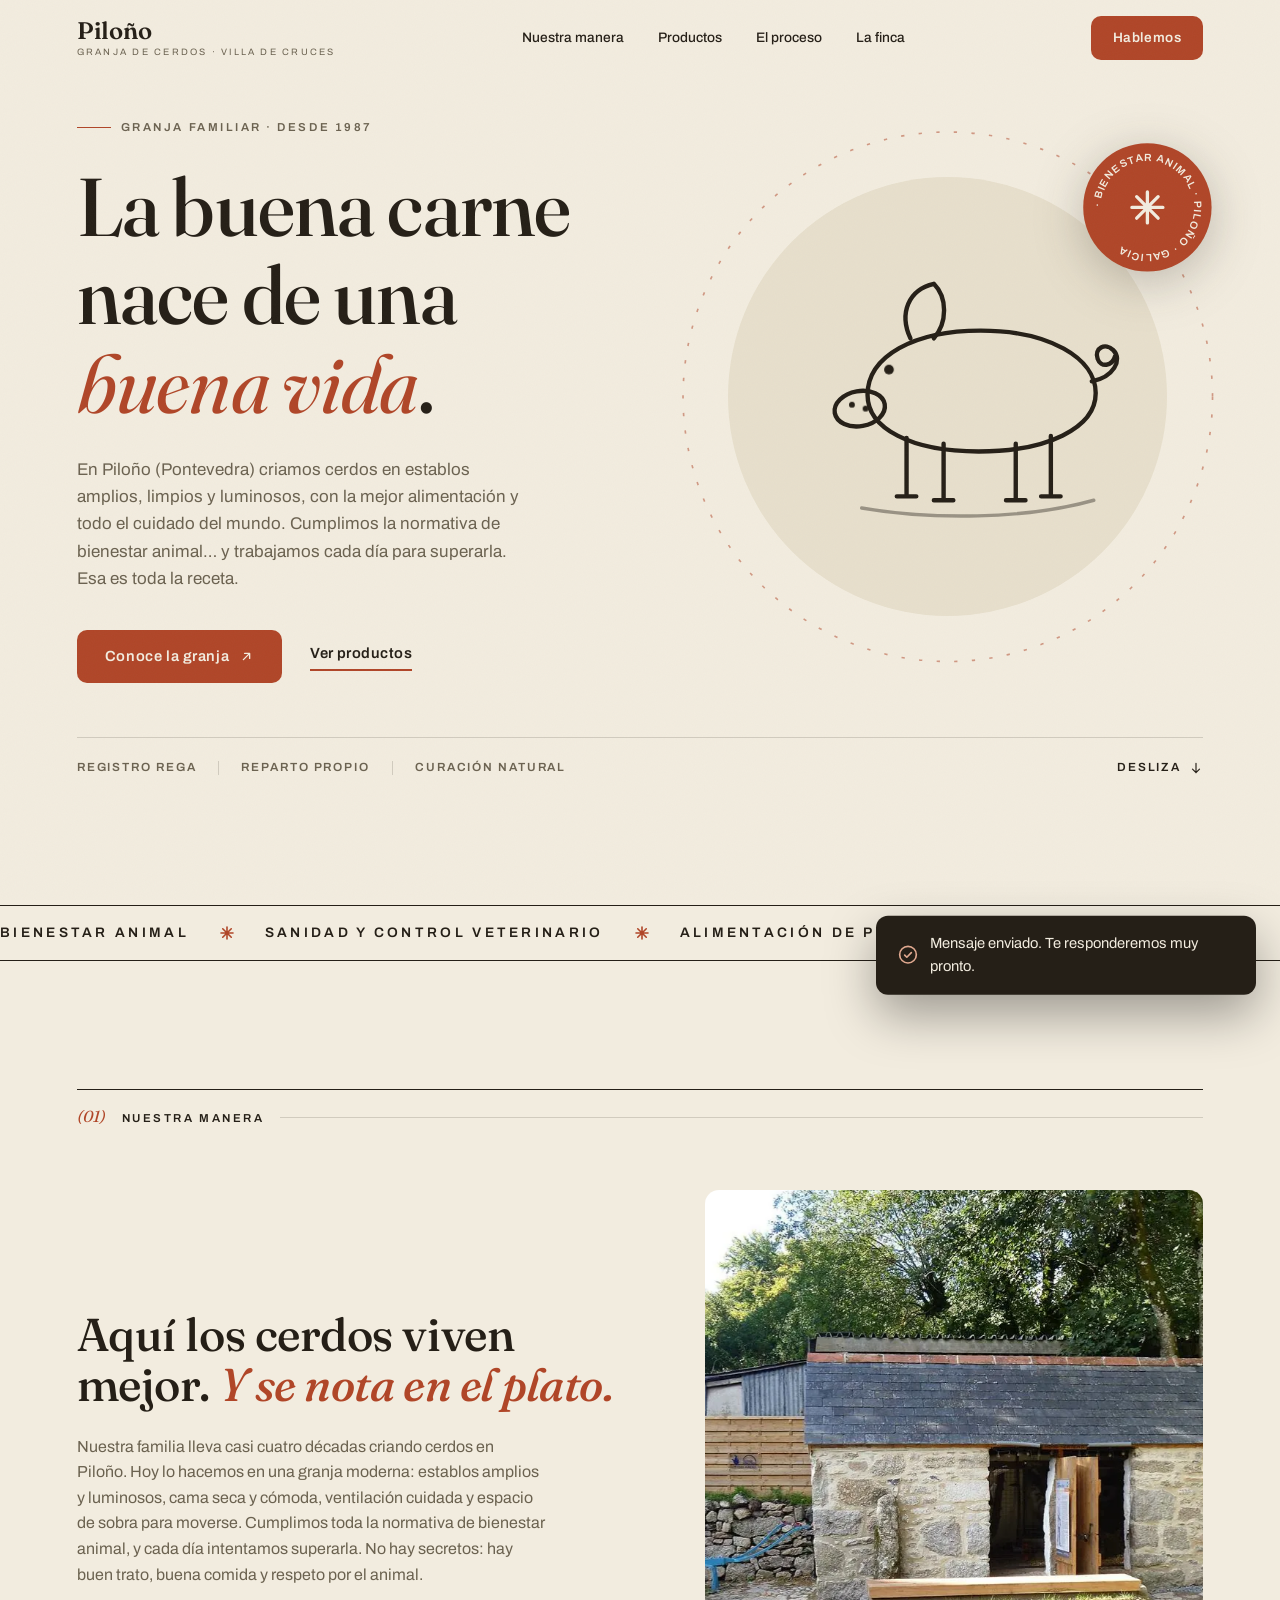
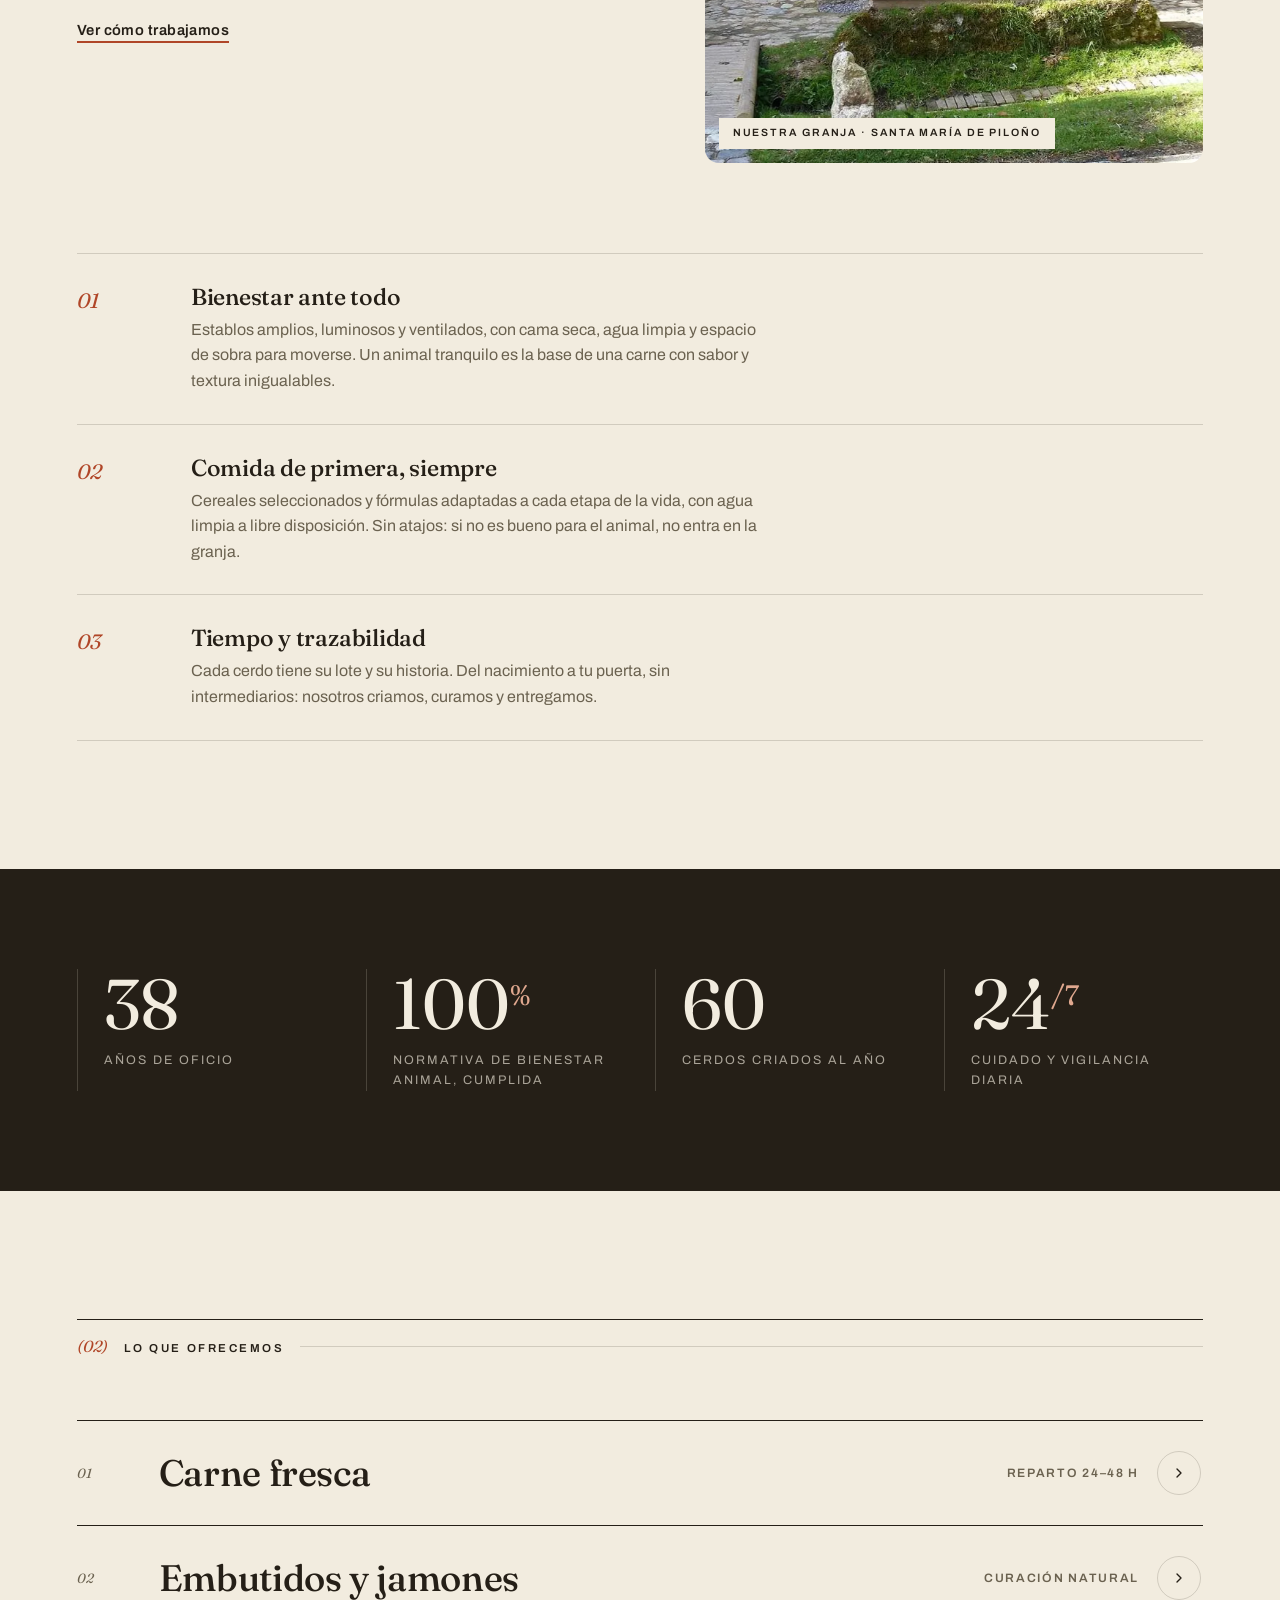
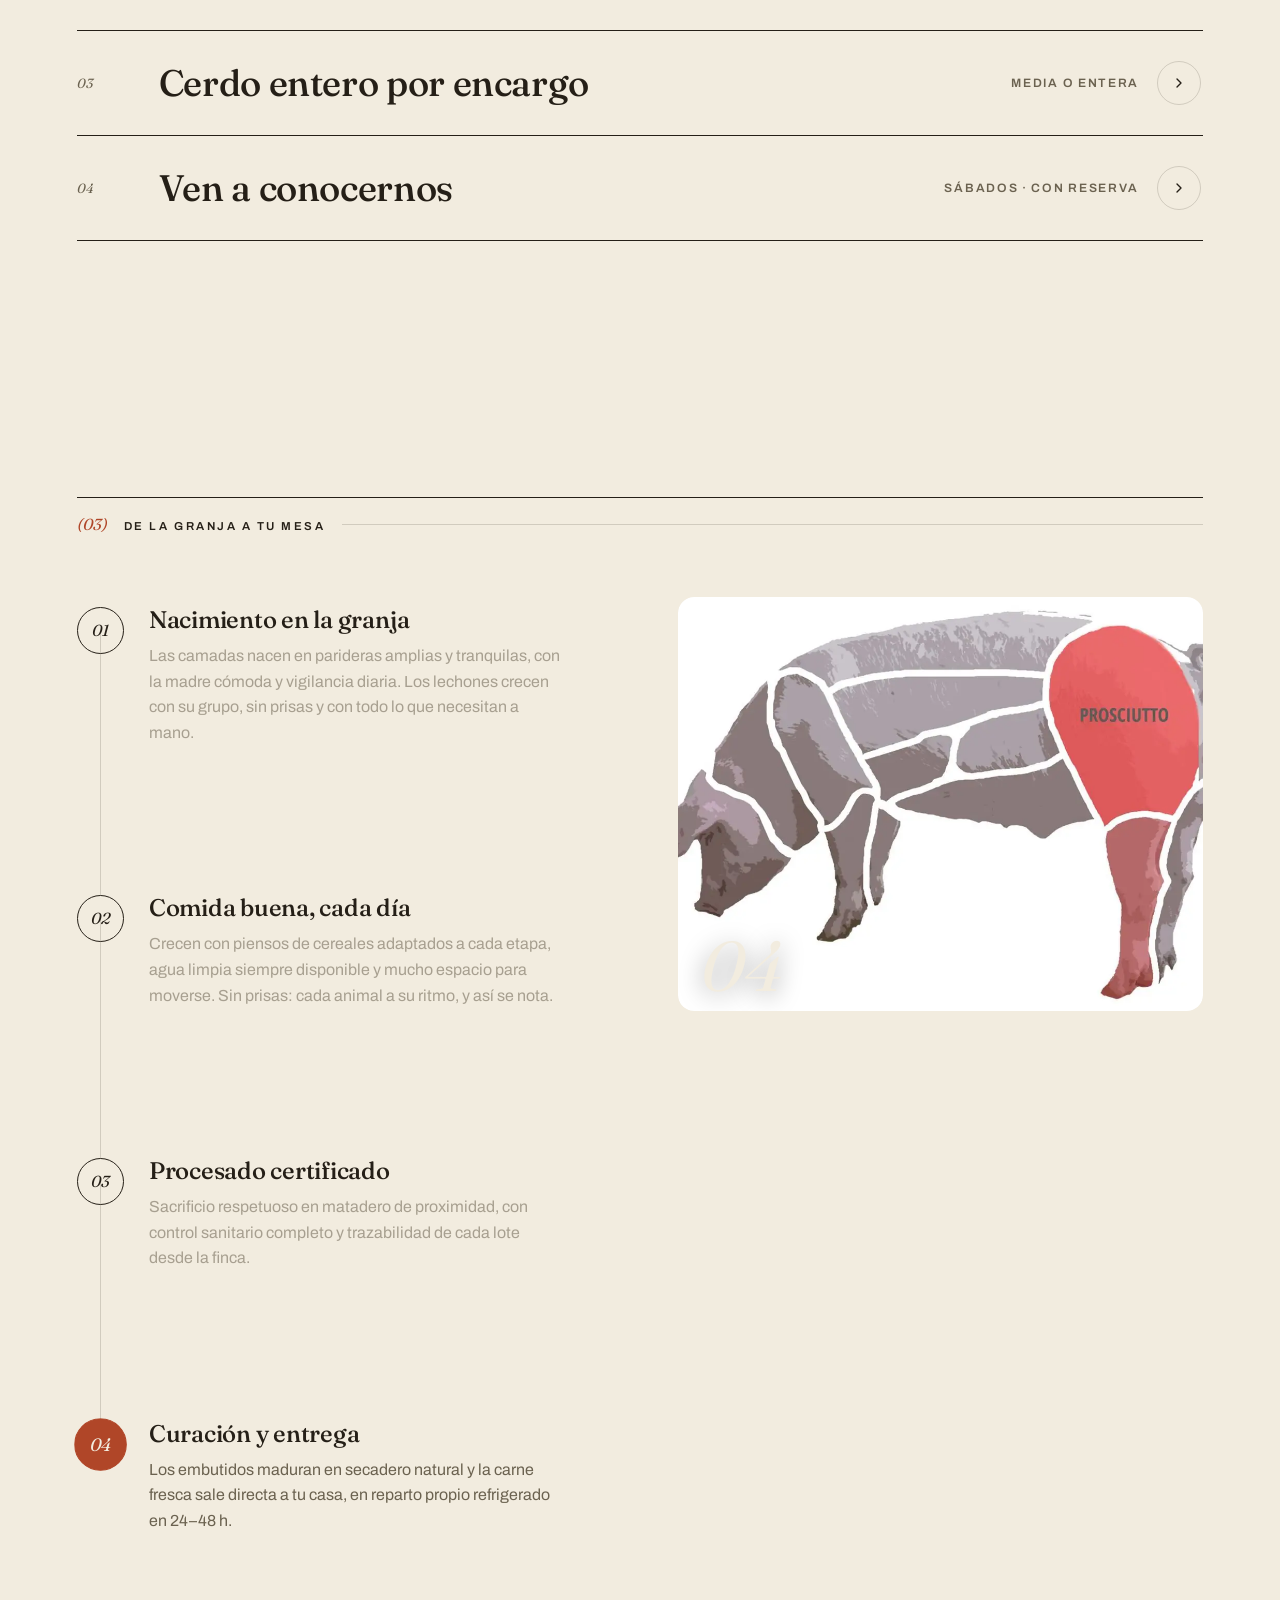
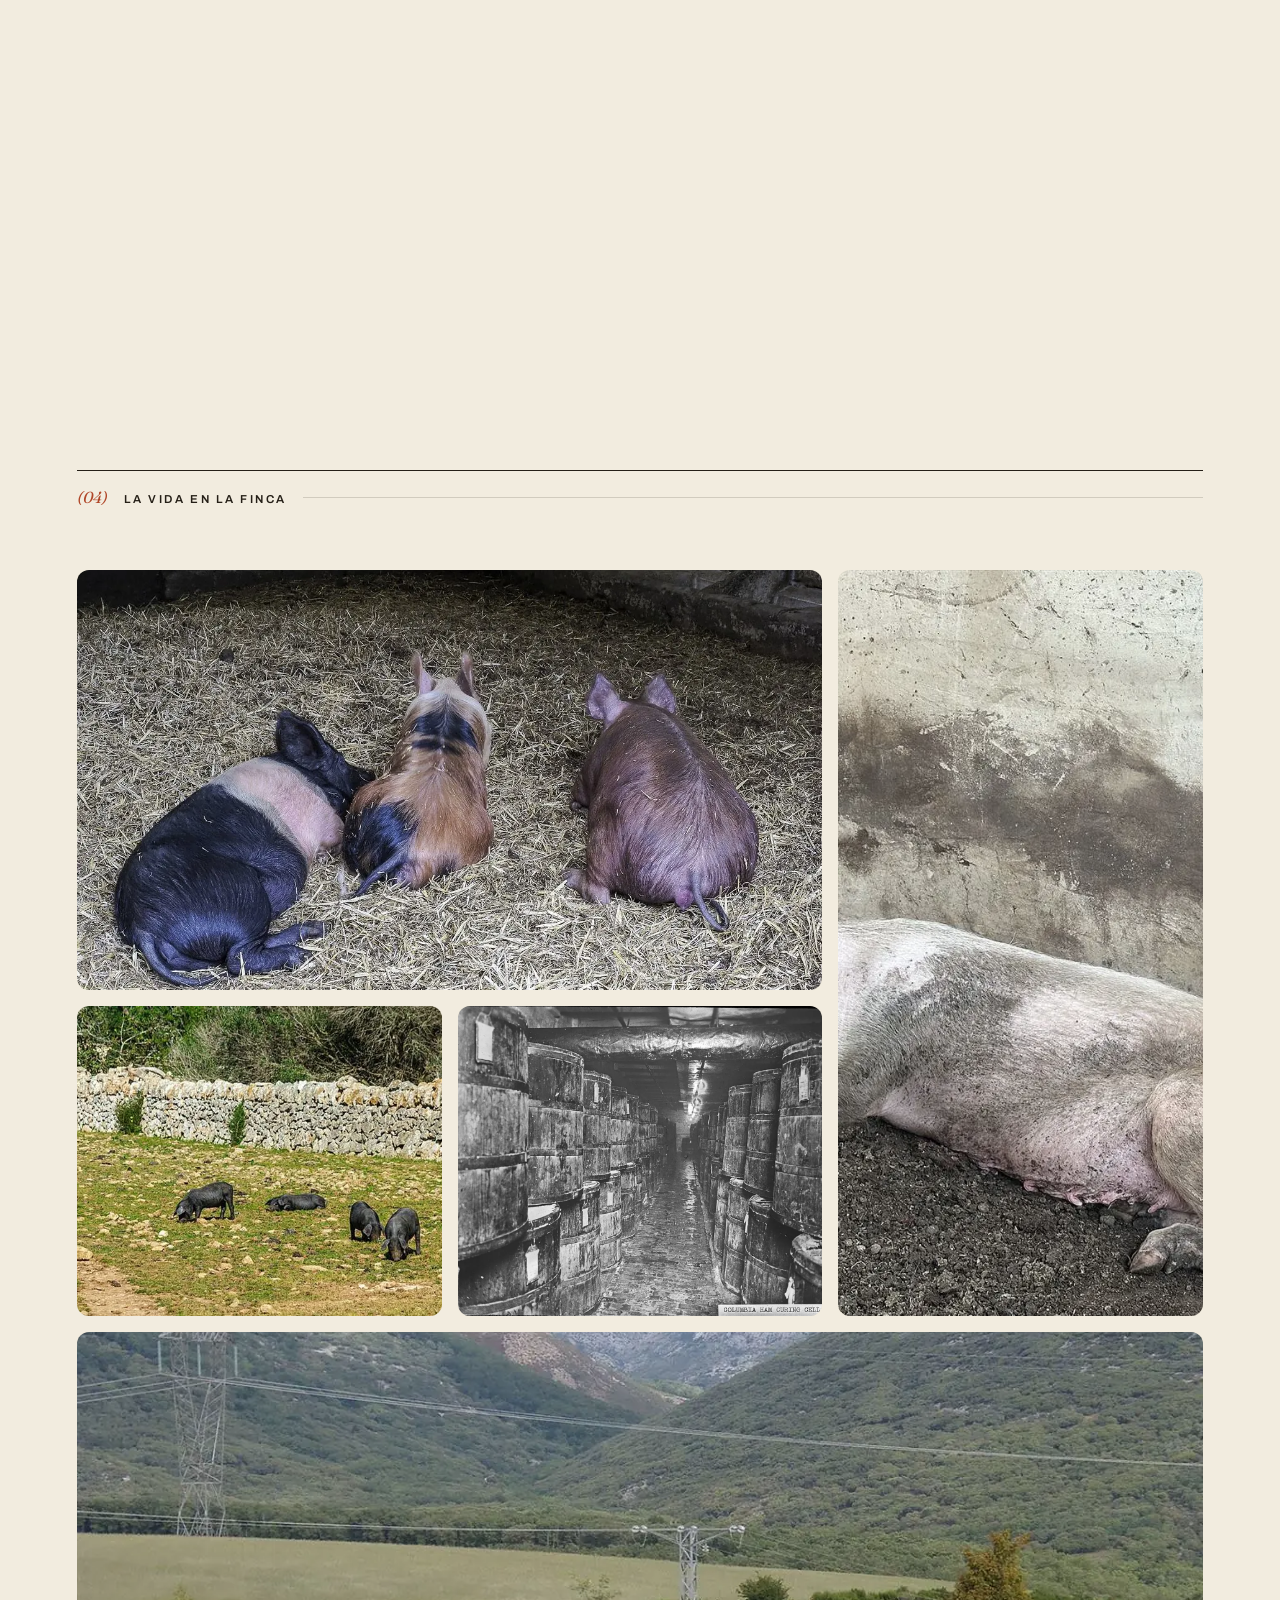
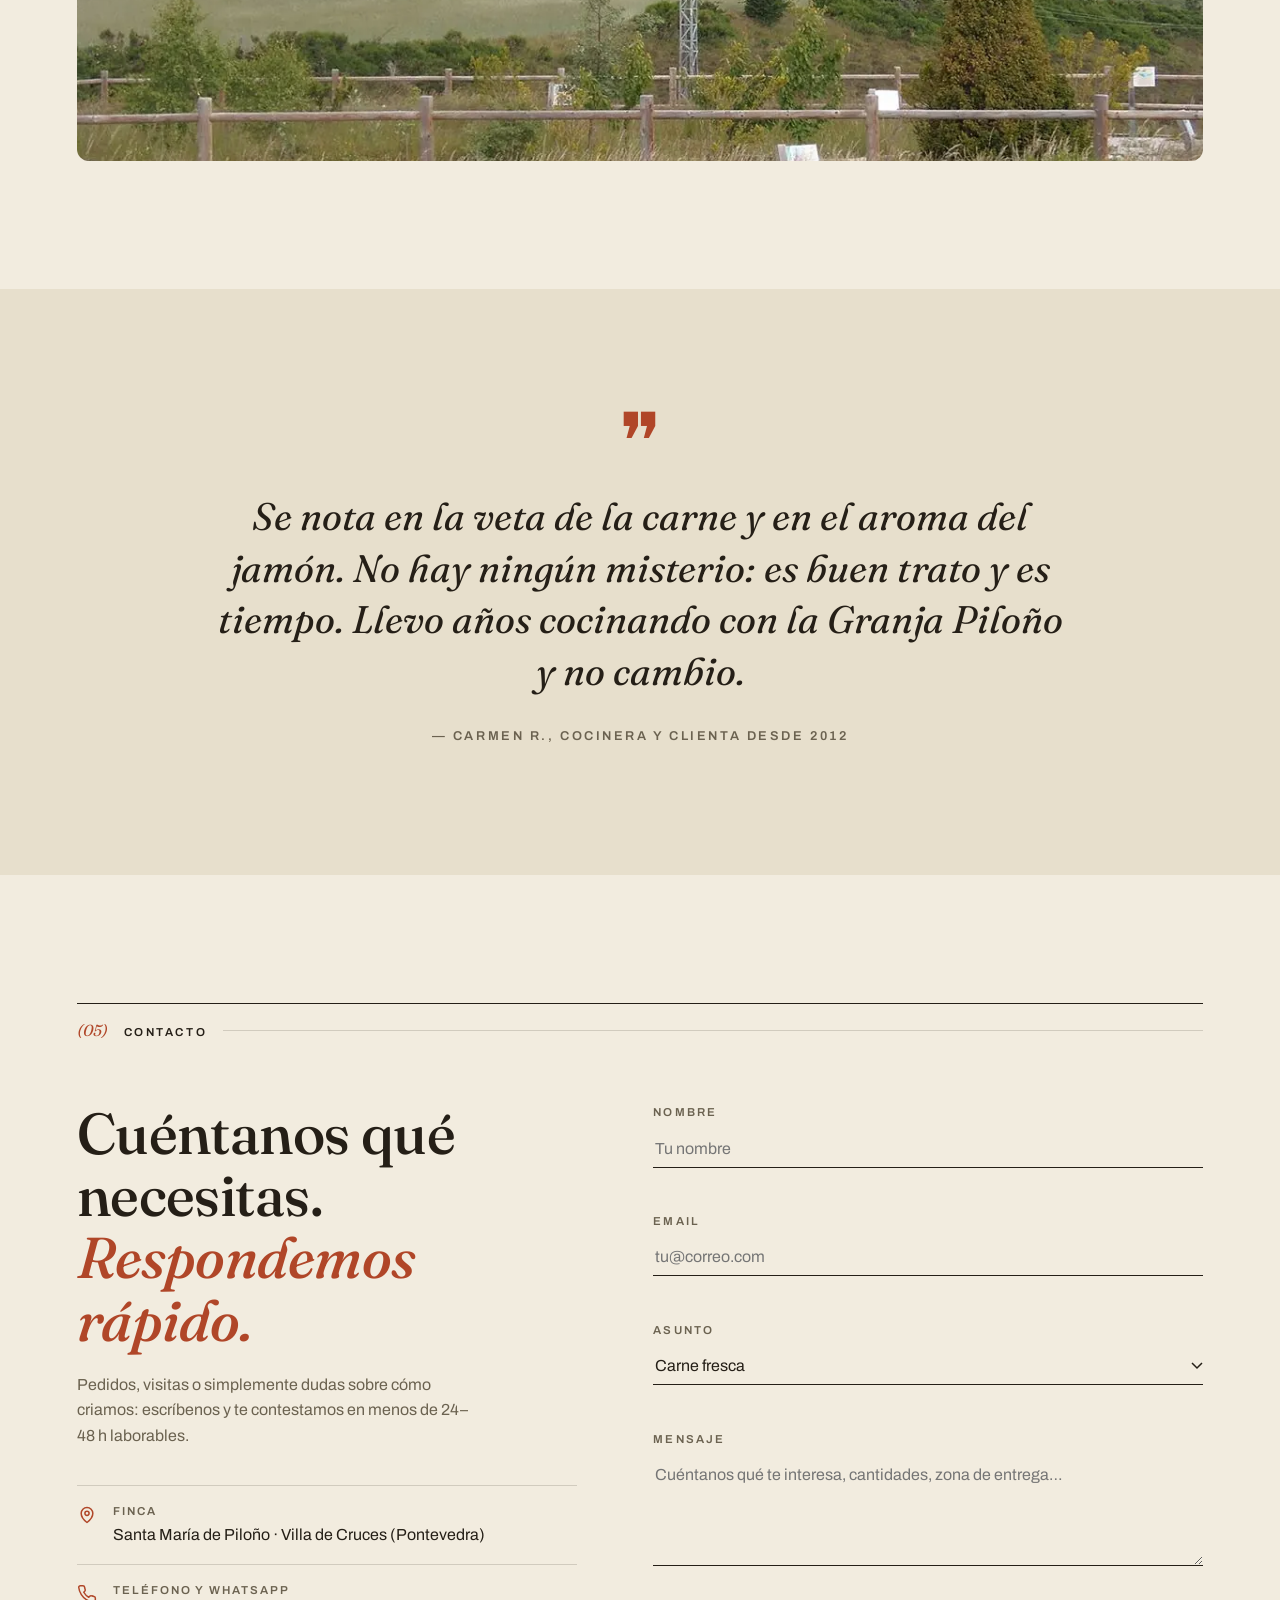
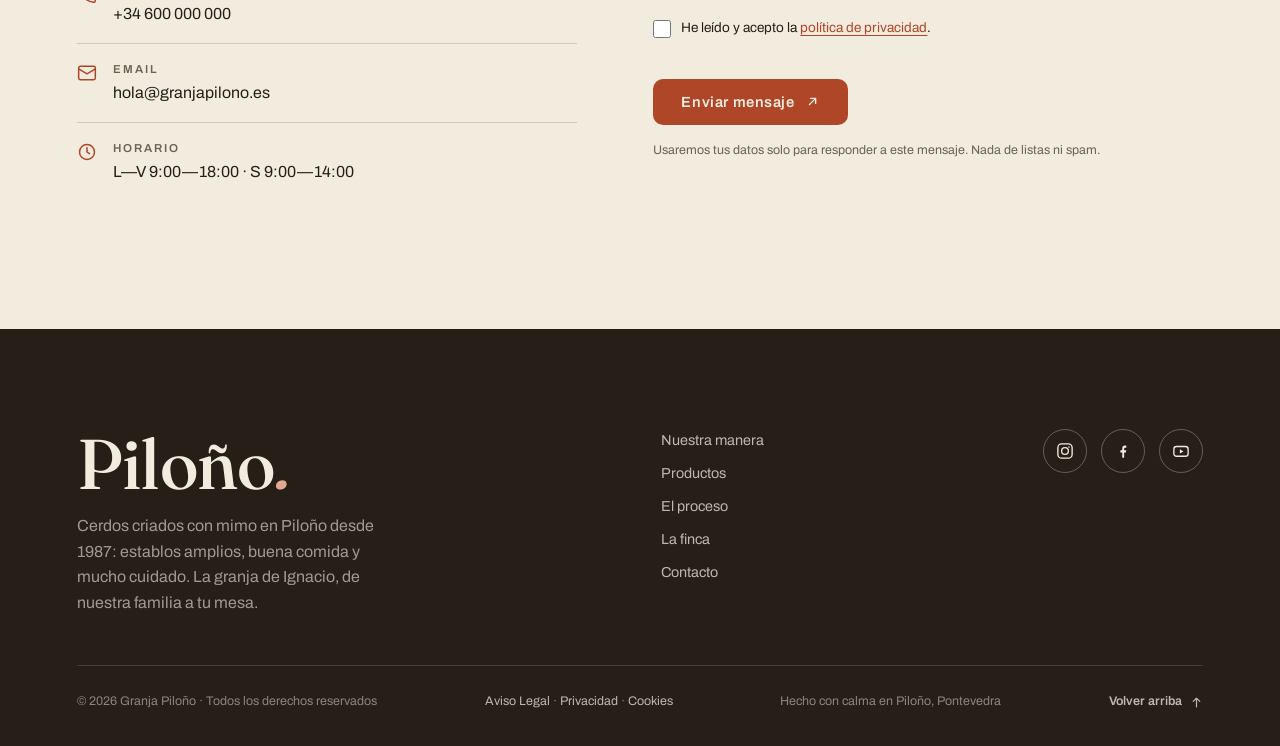
==== commit b49ff4f5: "fix(produccion): vista previa social real, dominio vivo y contraste AA - og-granja.jpg (1200x630, 20" ====
--- a/index.html
+++ b/index.html
@@ -13,13 +13,13 @@
 <!-- Favicon: SVG inline con el hocico de la casa (0 peticiones extra) -->
 <link rel="icon" href="data:image/svg+xml,<svg xmlns='http://www.w3.org/2000/svg' viewBox='0 0 32 32'><rect width='32' height='32' rx='8' fill='%23BC4B2A'/><ellipse cx='16' cy='16' rx='8' ry='6.5' fill='%23F2ECDF'/><ellipse cx='13' cy='16' rx='1.6' ry='2.6' fill='%23BC4B2A'/><ellipse cx='19' cy='16' rx='1.6' ry='2.6' fill='%23BC4B2A'/></svg>">
 
-<!-- SEO social + canonical · EDITAR granjapilono.es cuando tengas el dominio real -->
-<meta property="og:url" content="https://granjapilono.es/">
-<meta property="og:image" content="https://granjapilono.es/assets/img/og-granja.jpg">
+<!-- SEO social + canonical · al comprar el dominio real: sustituir granja.pages.dev por él en index.html (3), robots.txt y sitemap.xml -->
+<meta property="og:url" content="https://granja.pages.dev/">
+<meta property="og:image" content="https://granja.pages.dev/assets/img/og-granja.jpg">
 <meta property="og:locale" content="es_ES">
 <meta name="twitter:card" content="summary_large_image">
-<meta name="twitter:image" content="https://granjapilono.es/assets/img/og-granja.jpg">
-<link rel="canonical" href="https://granjapilono.es/">
+<meta name="twitter:image" content="https://granja.pages.dev/assets/img/og-granja.jpg">
+<link rel="canonical" href="https://granja.pages.dev/">
 
 <!-- Fuentes autohospedadas en assets/fonts/ (se cargan desde assets/css/style.css) -->
 <script>document.documentElement.classList.replace('no-js','js')</script>
@@ -458,8 +458,6 @@
         </button>
         <!-- Honeypot antispam: invisible para las personas; los bots lo rellenan -->
         <p class="hp" aria-hidden="true"><label for="web">No rellenes este campo</label><input type="text" id="web" name="web" tabindex="-1" autocomplete="off"></p>
-        <!-- Marca de tiempo del formulario (anti-bot por velocidad) -->
-        <input type="hidden" name="form_inicio" id="form_inicio" value="">
         <p class="form-nota">Usaremos tus datos solo para responder a este mensaje. Nada de listas ni spam.</p>
       </form>
     </div>
--- a/assets/css/style.css
+++ b/assets/css/style.css
@@ -14,7 +14,7 @@
   --crema-2:#E7DFCC;
   --tinta:#251F17;
   --tinta-2:#6B6250;
-  --teja:#BC4B2A;
+  --teja:#B04628;
   --teja-clara:#E0A88F;
   --oliva:#6C6A3F;
   --linea:rgba(37,31,23,.16);
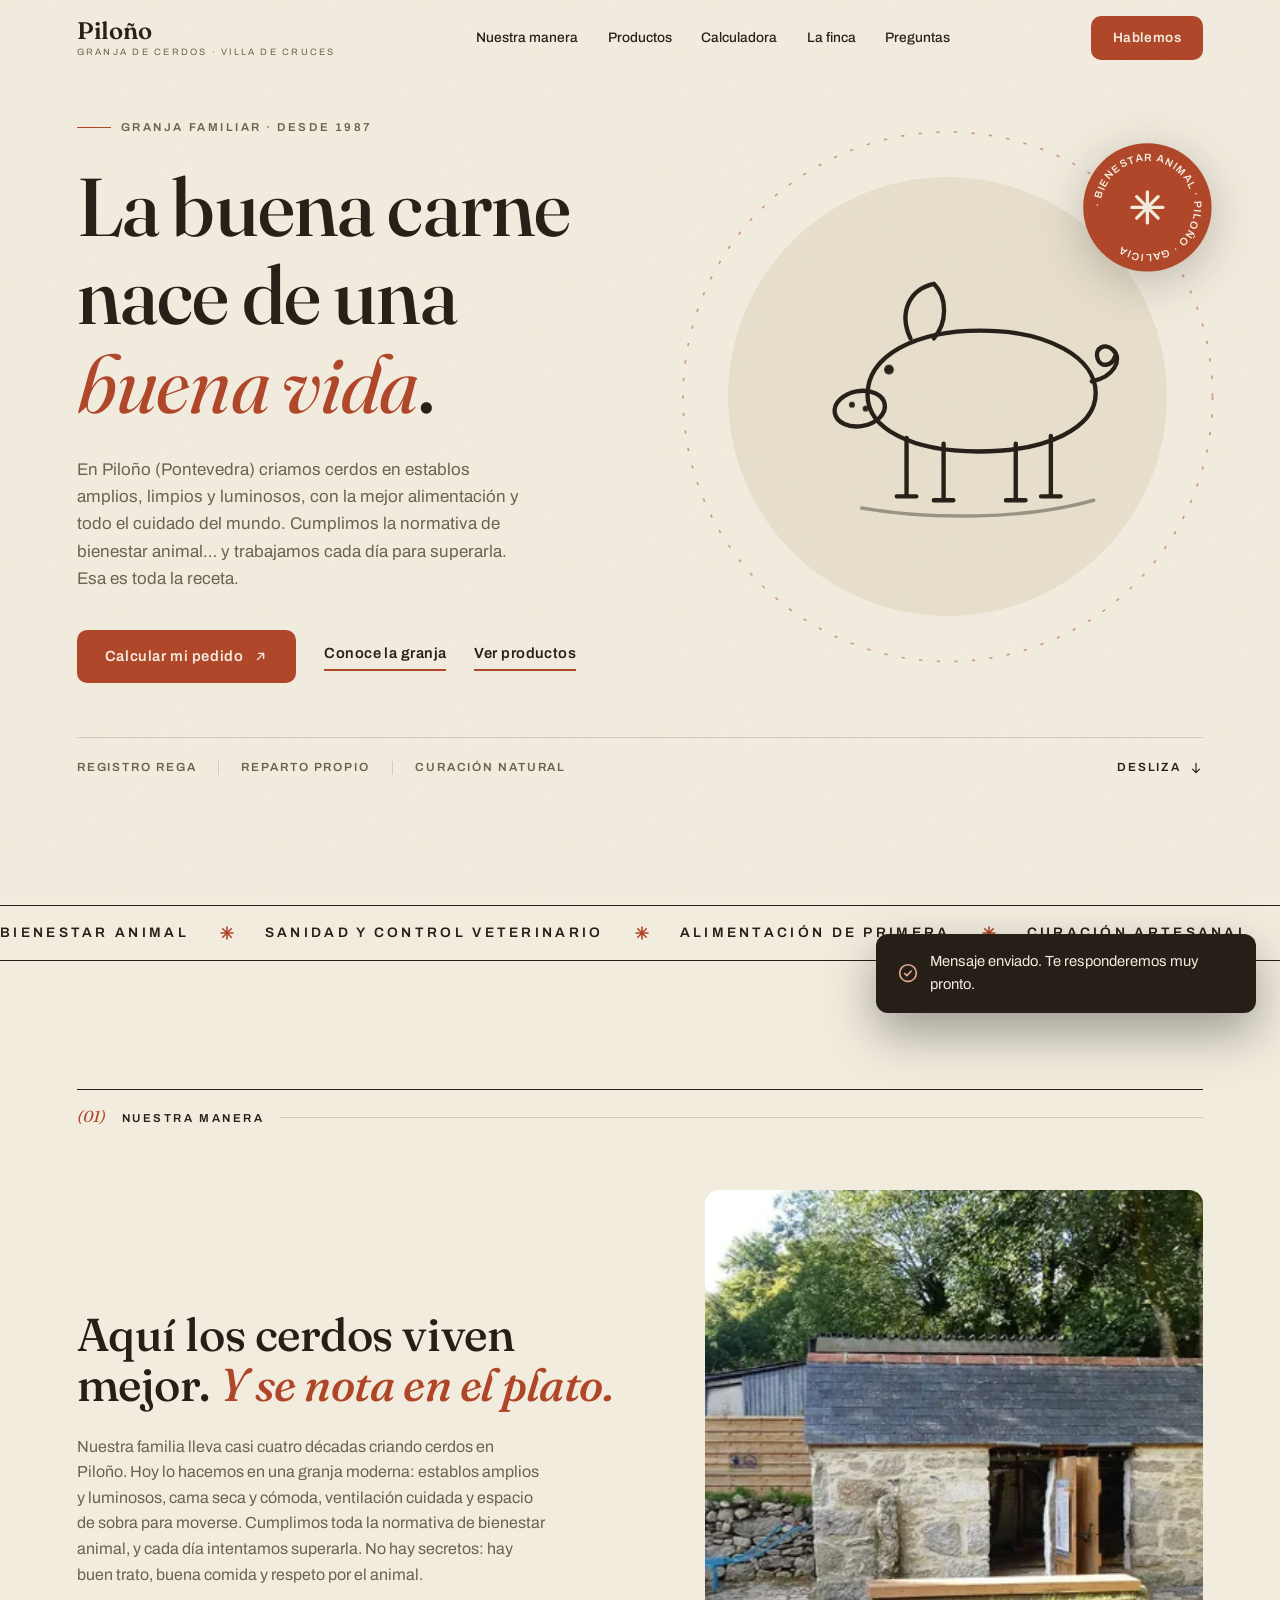
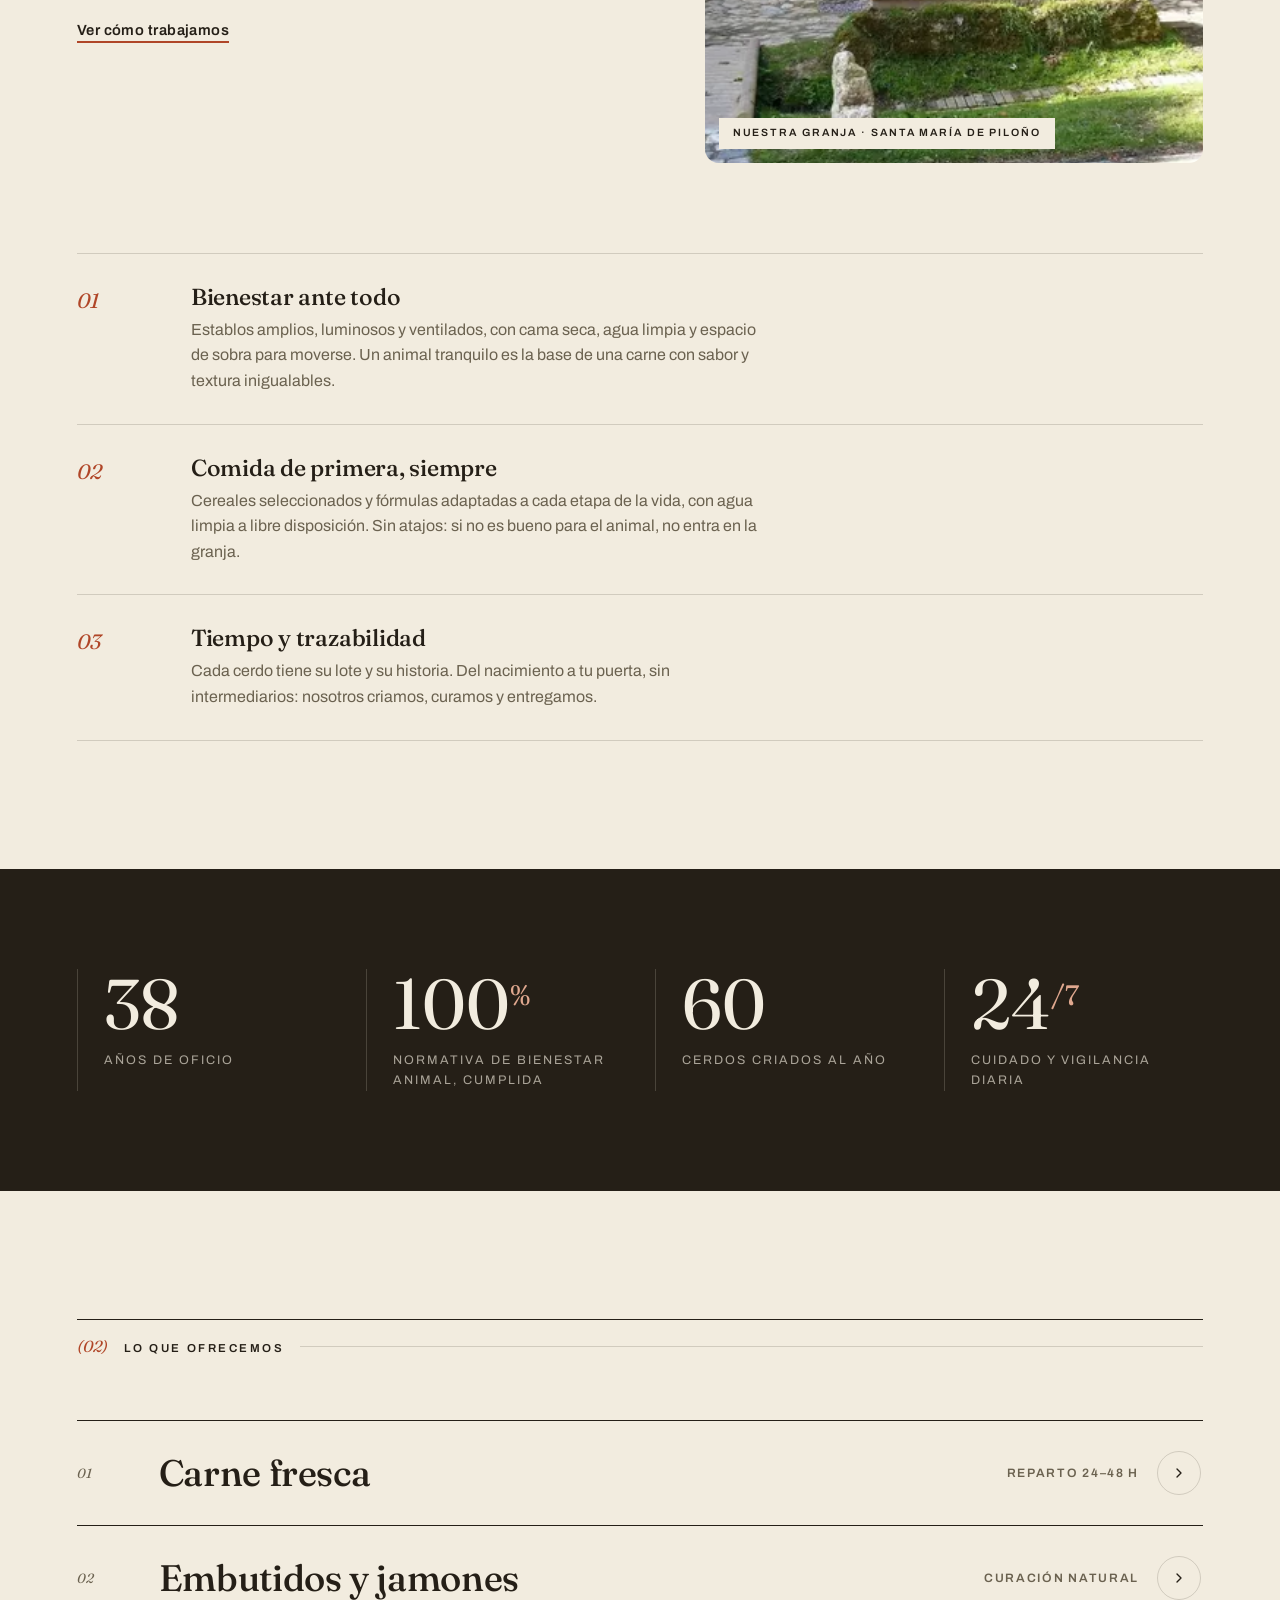
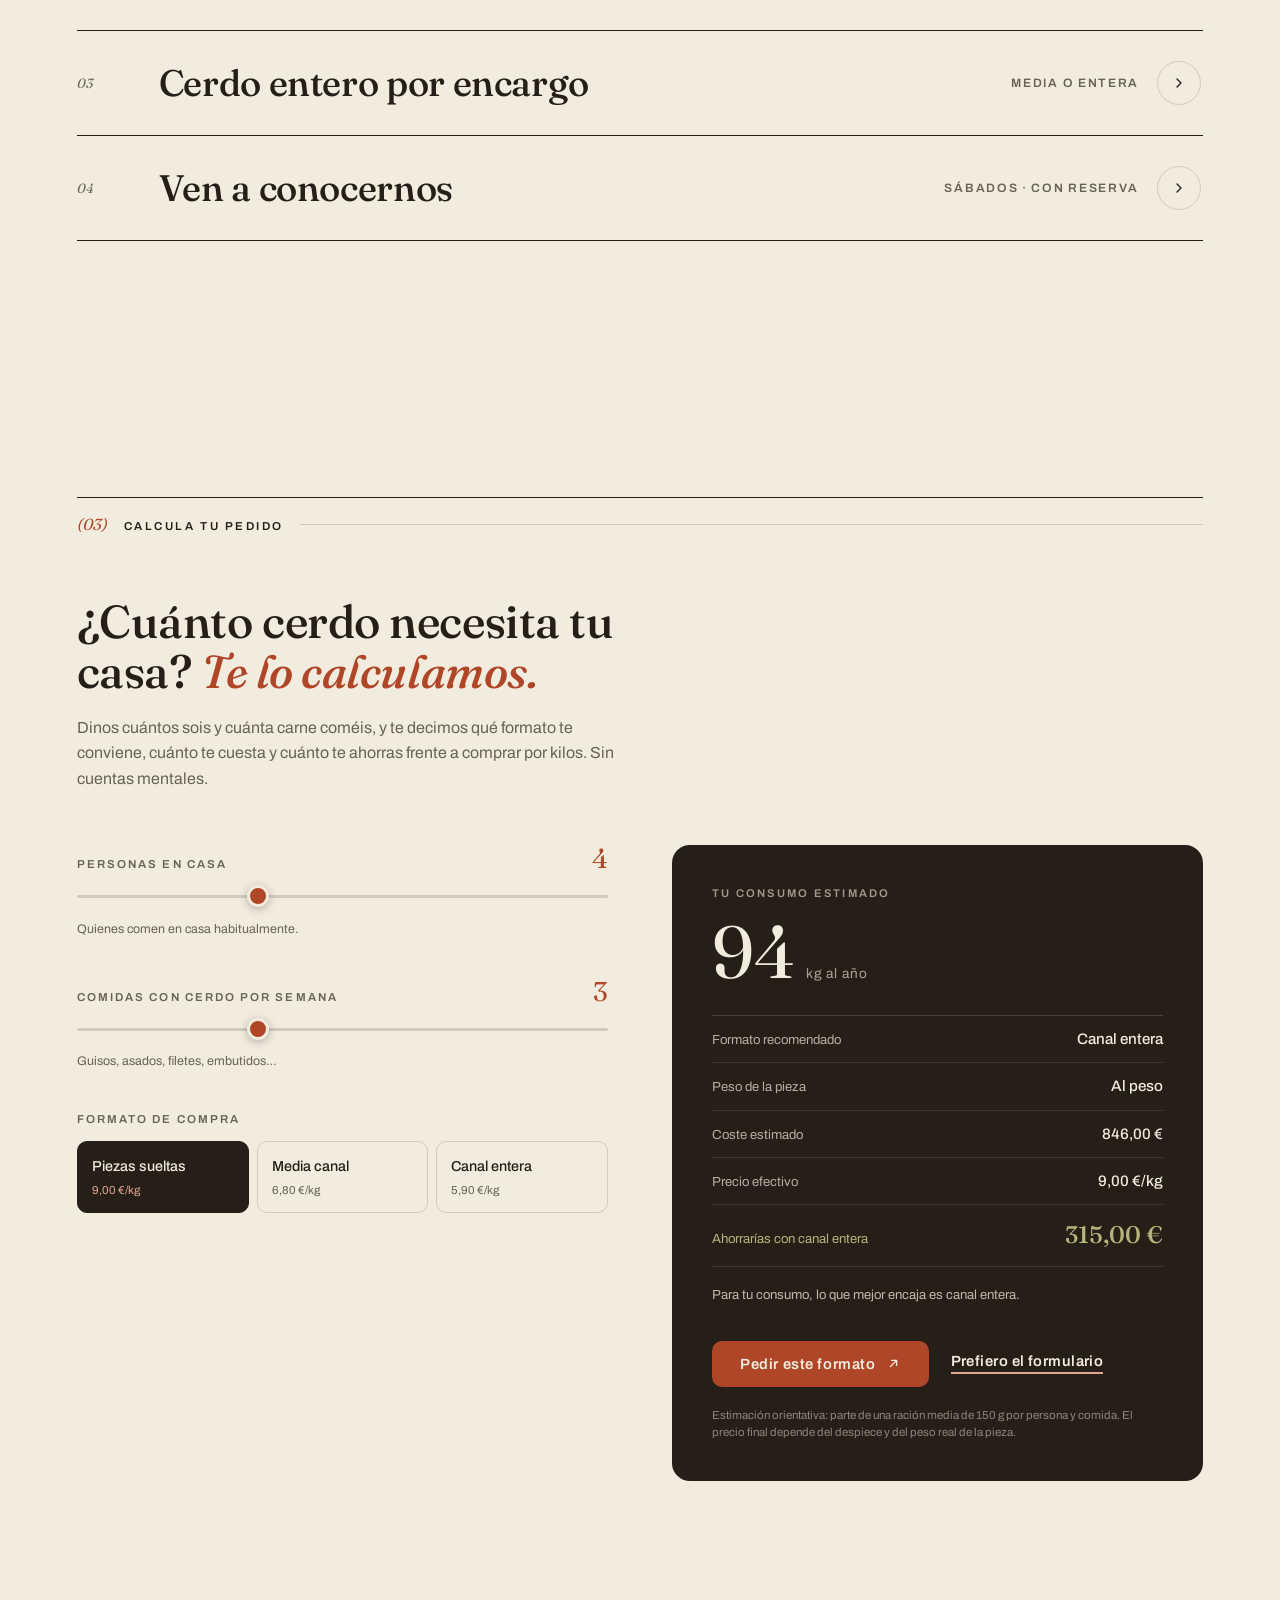
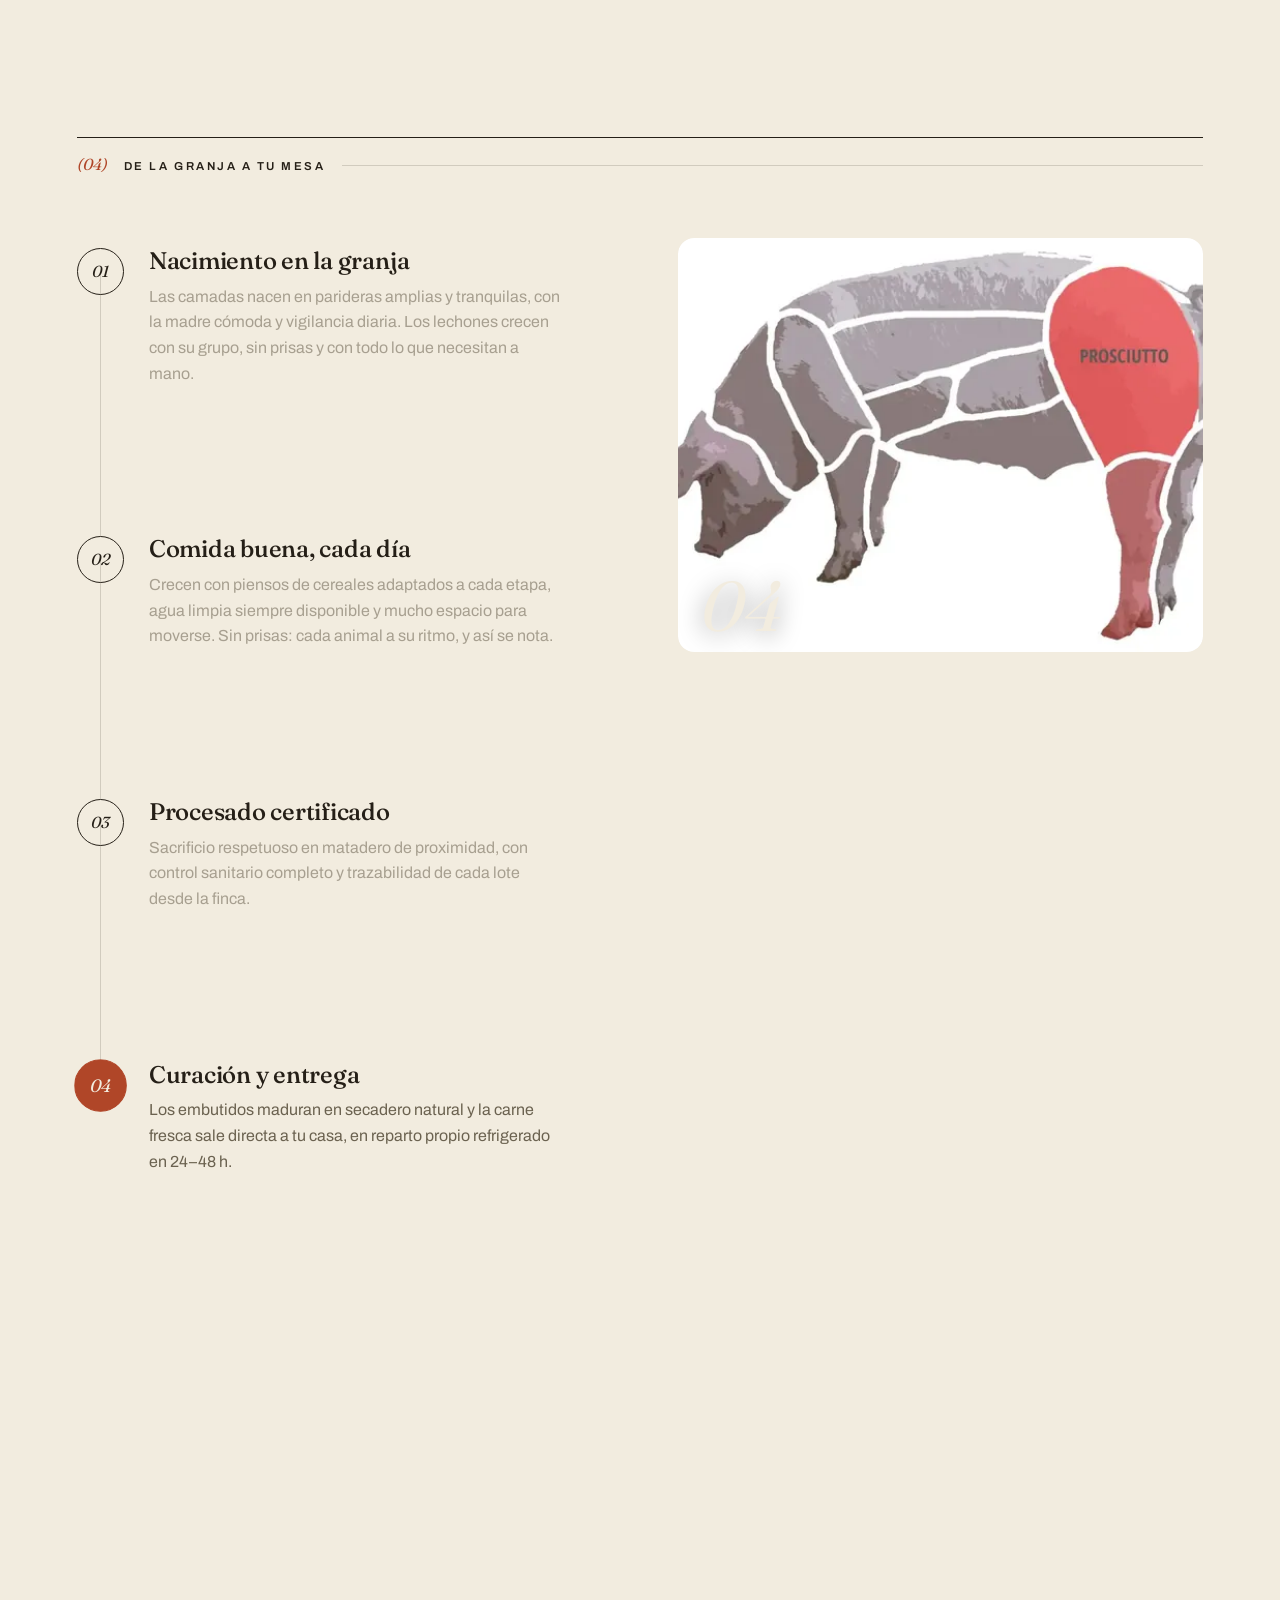
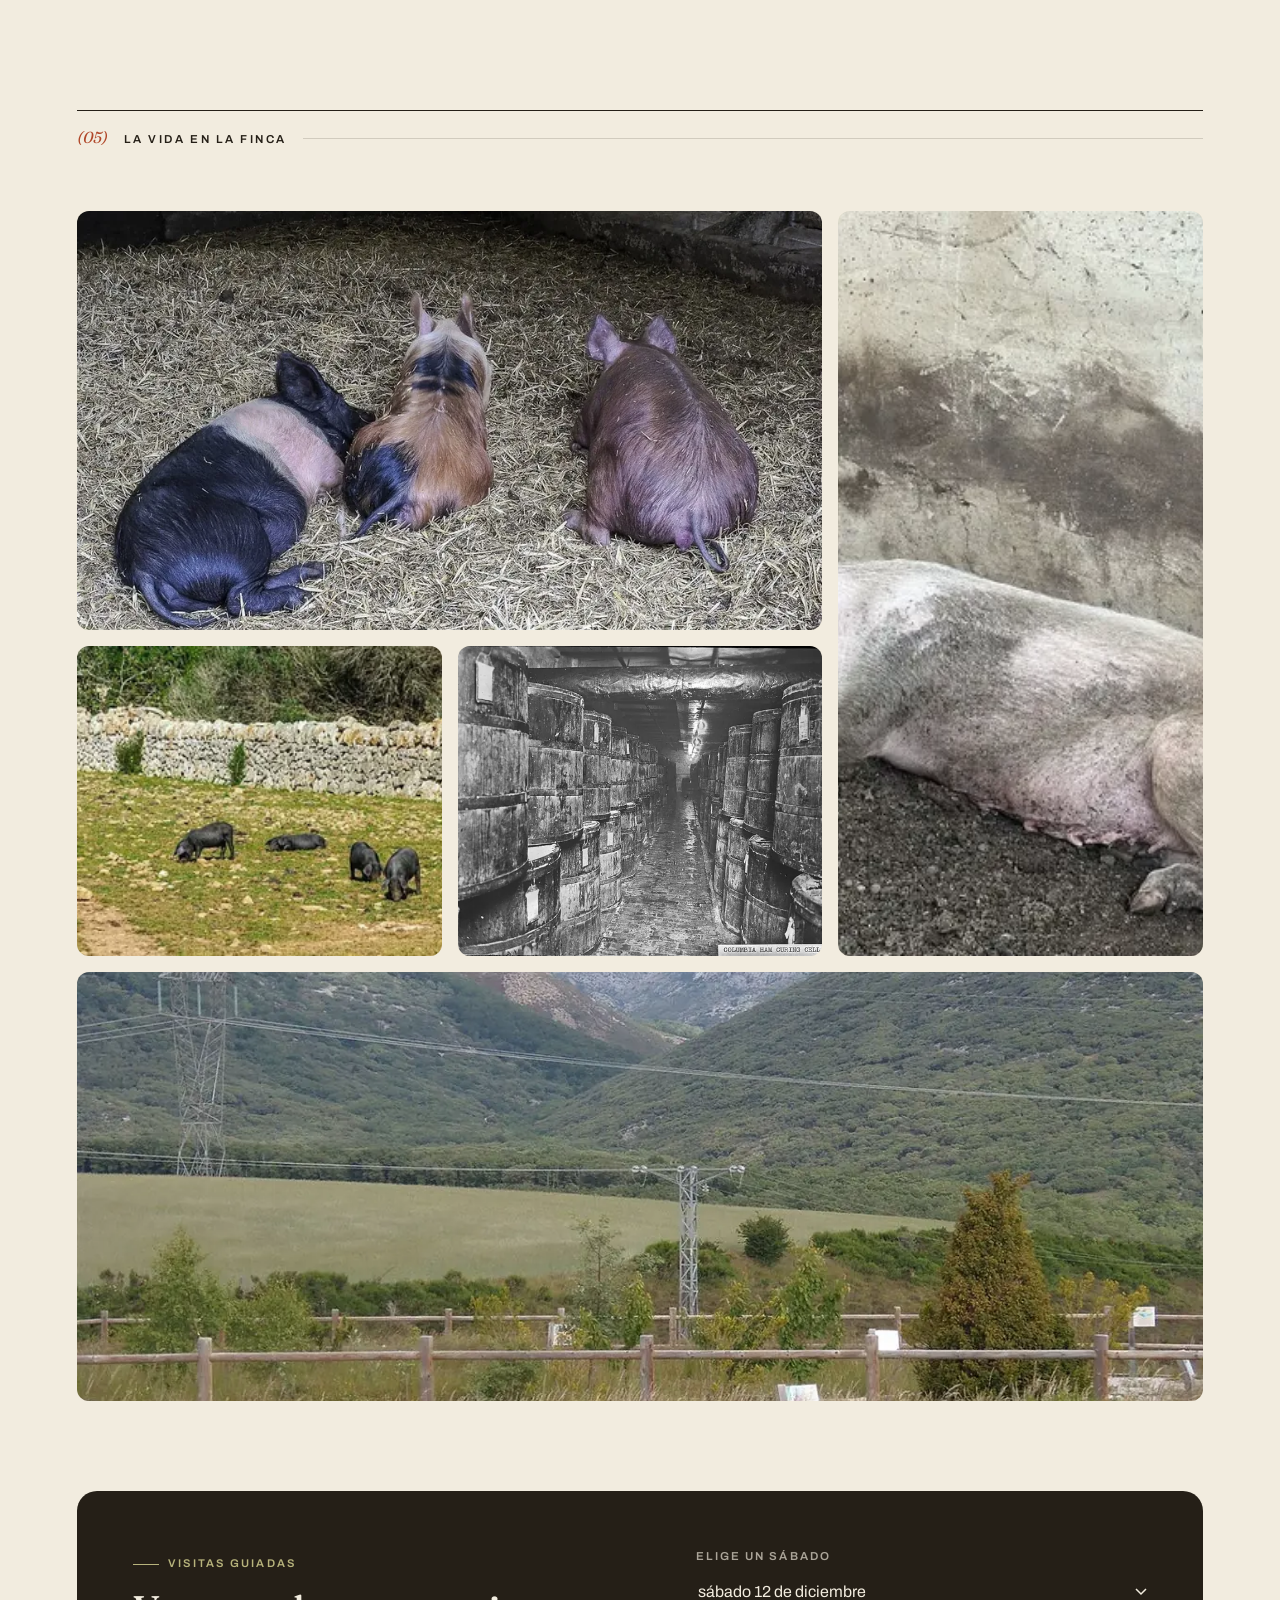
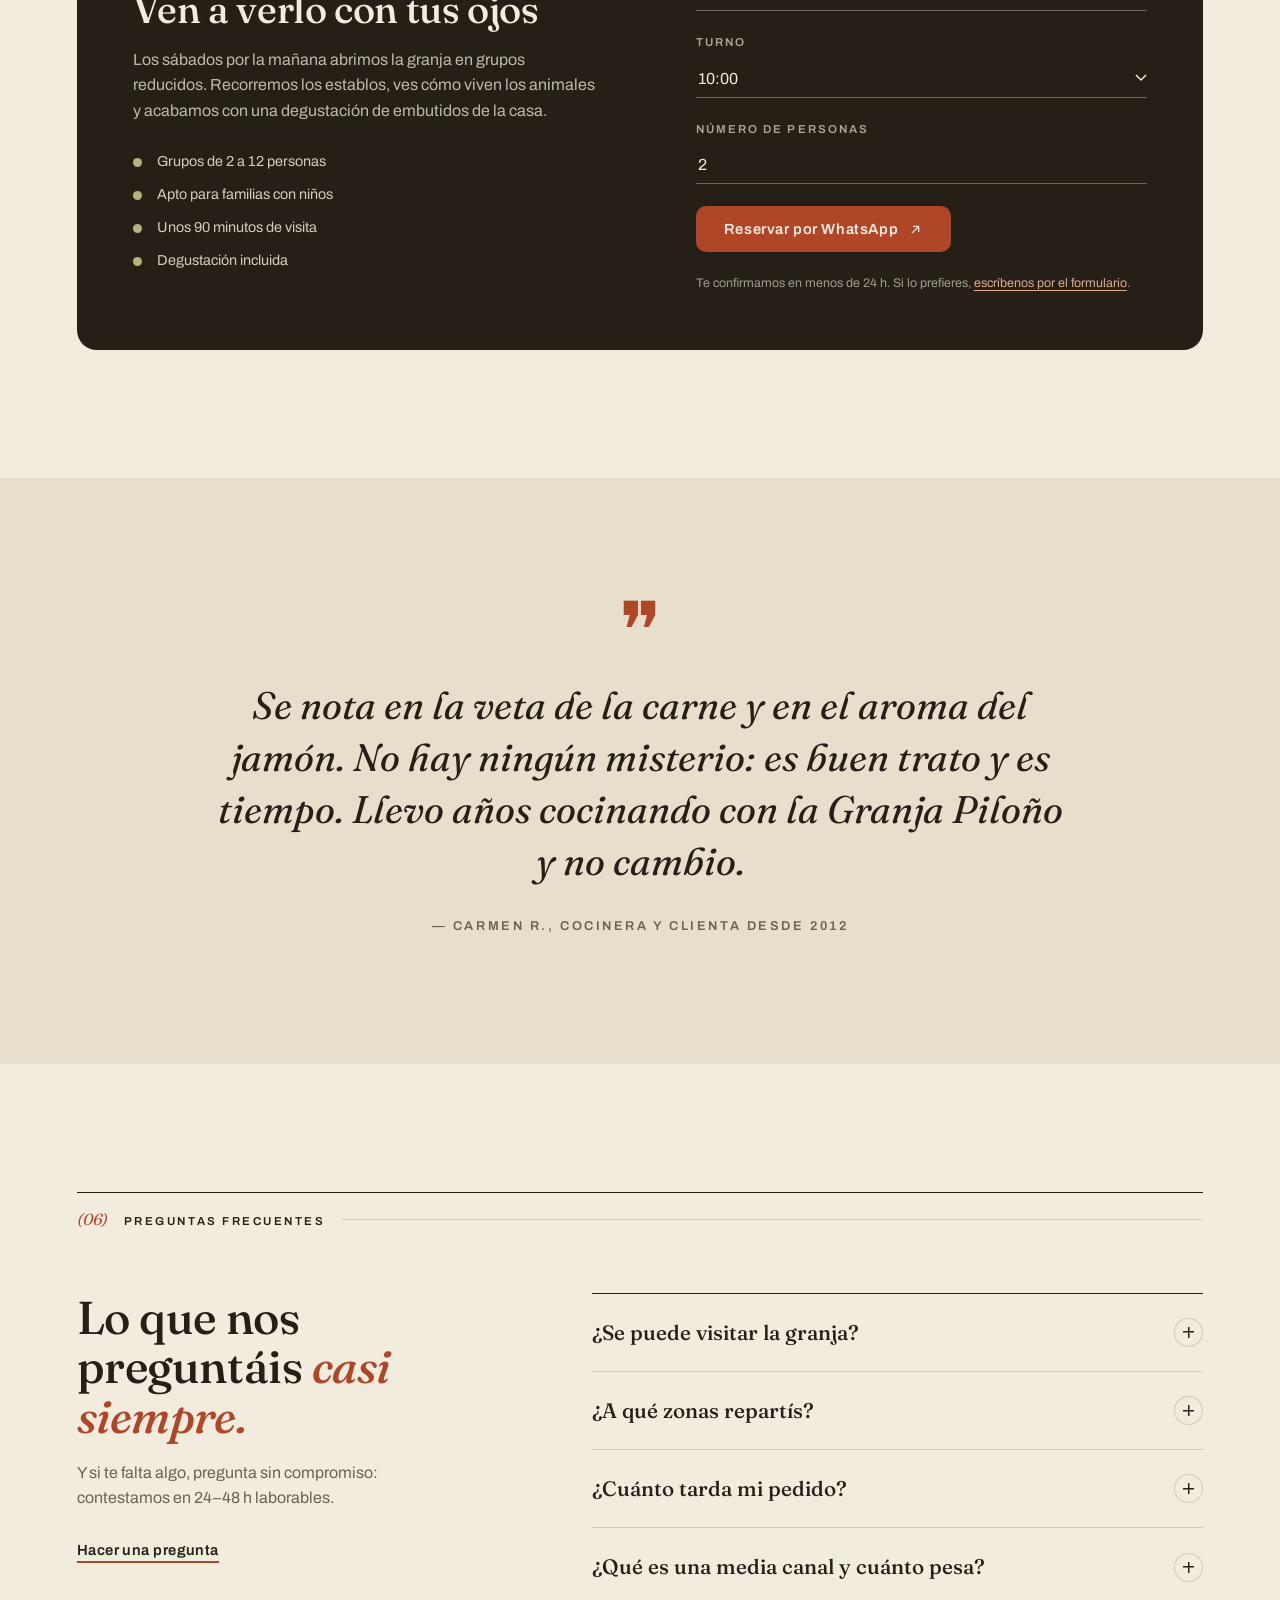
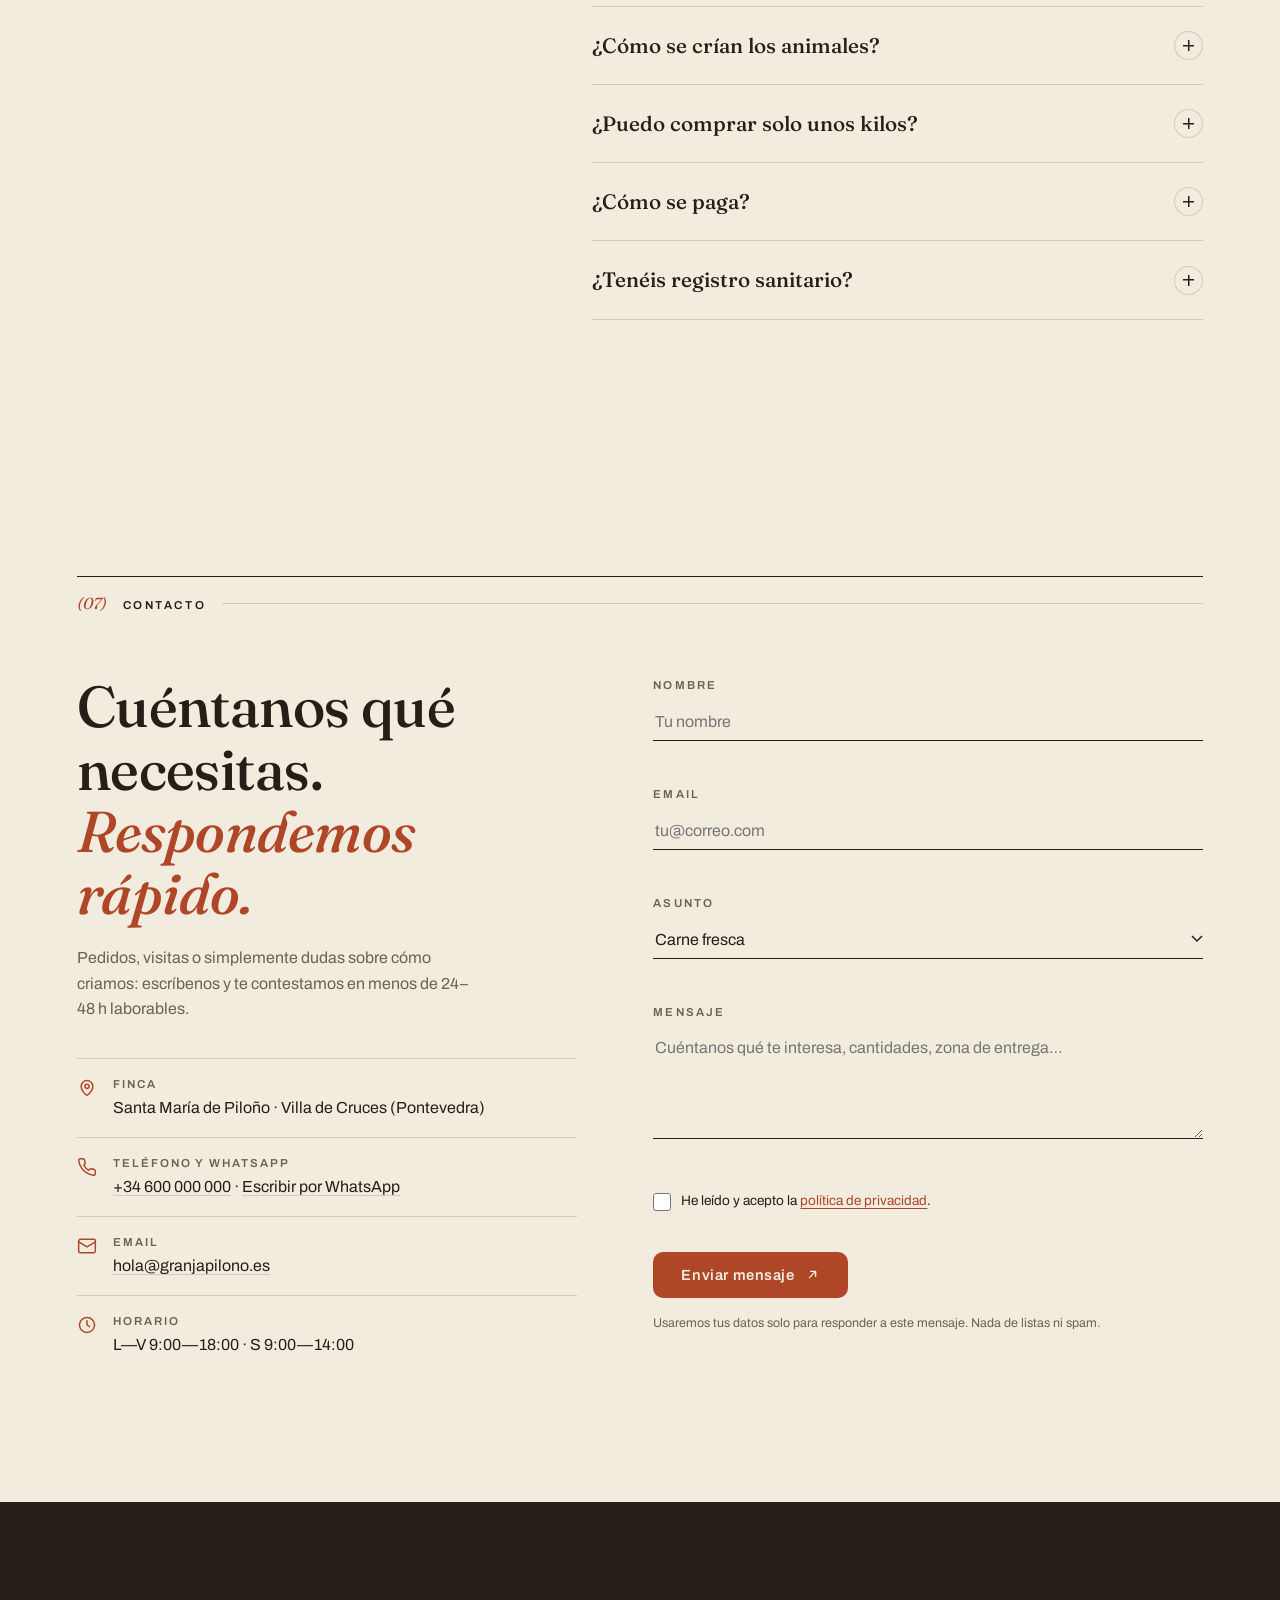
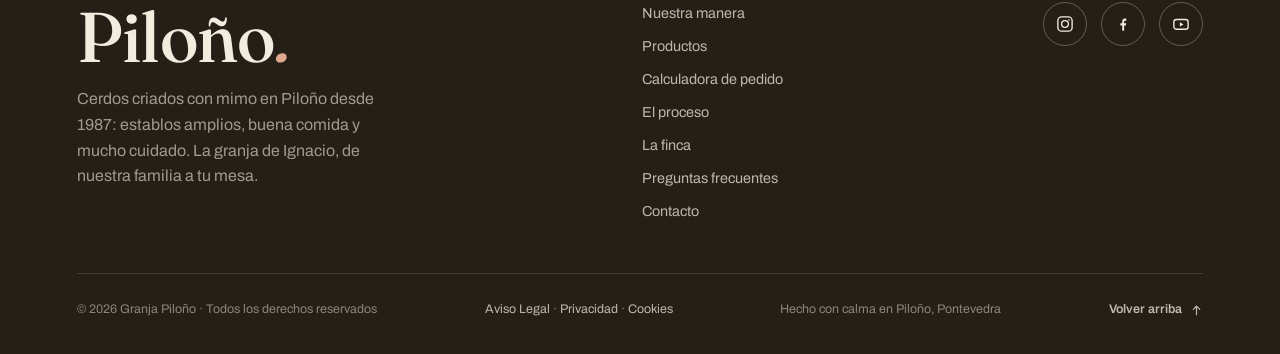
==== commit 91cbdd64: "feat: calculadora, reserva de visitas, FAQ, PWA e imagenes responsive Funcionalidad nueva para el vi" ====
--- a/index.html
+++ b/index.html
@@ -9,6 +9,17 @@
 <meta property="og:description" content="Establos amplios, alimentación de primera y bienestar animal certificado en Piloño (Pontevedra). Del corral a tu mesa, sin atajos.">
 <meta property="og:type" content="website">
 <meta name="theme-color" content="#F2ECDF">
+<meta name="apple-mobile-web-app-title" content="Granja Piloño">
+
+<!-- Fuentes críticas: se piden en paralelo al HTML, antes de que el CSS
+     las descubra. Reduce el parpadeo de texto (FOUT) del primer pintado. -->
+<link rel="preload" href="assets/fonts/archivo-var.woff2" as="font" type="font/woff2" crossorigin>
+<link rel="preload" href="assets/fonts/fraunces-var.woff2" as="font" type="font/woff2" crossorigin>
+<link rel="preload" href="assets/fonts/fraunces-italic-var.woff2" as="font" type="font/woff2" crossorigin>
+
+<!-- PWA: se puede instalar en el móvil y arranca sin conexión -->
+<link rel="manifest" href="manifest.webmanifest">
+<link rel="apple-touch-icon" href="assets/img/icono-180.png">
 
 <!-- Favicon: SVG inline con el hocico de la casa (0 peticiones extra) -->
 <link rel="icon" href="data:image/svg+xml,<svg xmlns='http://www.w3.org/2000/svg' viewBox='0 0 32 32'><rect width='32' height='32' rx='8' fill='%23BC4B2A'/><ellipse cx='16' cy='16' rx='8' ry='6.5' fill='%23F2ECDF'/><ellipse cx='13' cy='16' rx='1.6' ry='2.6' fill='%23BC4B2A'/><ellipse cx='19' cy='16' rx='1.6' ry='2.6' fill='%23BC4B2A'/></svg>">
@@ -16,30 +27,143 @@
 <!-- SEO social + canonical · al comprar el dominio real: sustituir granja.pages.dev por él en index.html (3), robots.txt y sitemap.xml -->
 <meta property="og:url" content="https://granja.pages.dev/">
 <meta property="og:image" content="https://granja.pages.dev/assets/img/og-granja.jpg">
+<meta property="og:image:width" content="1200">
+<meta property="og:image:height" content="630">
+<meta property="og:image:alt" content="Cerdos en los establos de la Granja Piloño, en Villa de Cruces (Pontevedra)">
+<meta property="og:site_name" content="Granja Piloño">
 <meta property="og:locale" content="es_ES">
 <meta name="twitter:card" content="summary_large_image">
 <meta name="twitter:image" content="https://granja.pages.dev/assets/img/og-granja.jpg">
+<meta name="twitter:image:alt" content="Cerdos en los establos de la Granja Piloño">
 <link rel="canonical" href="https://granja.pages.dev/">
 
 <!-- Fuentes autohospedadas en assets/fonts/ (se cargan desde assets/css/style.css) -->
 <script>document.documentElement.classList.replace('no-js','js')</script>
 
-<!-- Datos estructurados para SEO local (edita con tus datos reales) -->
+<!-- Datos estructurados para SEO local (sustituir por los datos reales antes de publicar) -->
 <script type="application/ld+json">
 {
   "@context": "https://schema.org",
-  "@type": "Farm",
-  "name": "Granja Piloño — Ignacio",
-  "description": "Granja familiar de cerdos en Piloño, Villa de Cruces (Pontevedra). Establos amplios, alimentación de calidad y pleno cumplimiento de la normativa de bienestar animal.",
-  "telephone": "+34 600 000 000",
-  "email": "hola@granjapilono.es",
-  "address": {
-    "@type": "PostalAddress",
-    "streetAddress": "Santa María de Piloño",
-    "addressLocality": "Villa de Cruces",
-    "addressCountry": "ES"
-  },
-  "openingHours": "Mo-Fr 09:00-18:00, Sa 09:00-14:00"
+  "@graph": [
+    {
+      "@type": ["Farm", "LocalBusiness"],
+      "@id": "https://granja.pages.dev/#granja",
+      "name": "Granja Piloño",
+      "description": "Granja familiar de cerdos en Piloño, Villa de Cruces (Pontevedra). Establos amplios, alimentación de calidad y pleno cumplimiento de la normativa de bienestar animal.",
+      "url": "https://granja.pages.dev/",
+      "image": "https://granja.pages.dev/assets/img/og-granja.jpg",
+      "telephone": "+34 600 000 000",
+      "email": "hola@granjapilono.es",
+      "priceRange": "€€",
+      "foundingDate": "1987",
+      "address": {
+        "@type": "PostalAddress",
+        "streetAddress": "Santa María de Piloño",
+        "addressLocality": "Villa de Cruces",
+        "addressRegion": "Pontevedra",
+        "postalCode": "36590",
+        "addressCountry": "ES"
+      },
+      "geo": {
+        "@type": "GeoCoordinates",
+        "latitude": 42.7920,
+        "longitude": -8.2200
+      },
+      "areaServed": [
+        { "@type": "AdministrativeArea", "name": "Galicia" },
+        { "@type": "AdministrativeArea", "name": "Asturias" },
+        { "@type": "AdministrativeArea", "name": "Castilla y León" }
+      ],
+      "openingHoursSpecification": [
+        {
+          "@type": "OpeningHoursSpecification",
+          "dayOfWeek": ["Monday", "Tuesday", "Wednesday", "Thursday", "Friday"],
+          "opens": "09:00",
+          "closes": "18:00"
+        },
+        {
+          "@type": "OpeningHoursSpecification",
+          "dayOfWeek": "Saturday",
+          "opens": "09:00",
+          "closes": "14:00"
+        }
+      ],
+      "makesOffer": [
+        {
+          "@type": "Offer",
+          "itemOffered": { "@type": "Product", "name": "Carne fresca de cerdo", "category": "Carne fresca" },
+          "priceCurrency": "EUR",
+          "price": "9.00",
+          "priceSpecification": { "@type": "UnitPriceSpecification", "price": "9.00", "priceCurrency": "EUR", "unitText": "kg" }
+        },
+        {
+          "@type": "Offer",
+          "itemOffered": { "@type": "Product", "name": "Embutidos y jamones curados", "category": "Embutidos" }
+        },
+        {
+          "@type": "Offer",
+          "itemOffered": { "@type": "Product", "name": "Media canal y canal entera de cerdo", "category": "Cerdo por encargo" }
+        },
+        {
+          "@type": "Offer",
+          "itemOffered": { "@type": "Service", "name": "Visitas guiadas a la granja", "category": "Visitas" }
+        }
+      ]
+    },
+    {
+      "@type": "WebSite",
+      "@id": "https://granja.pages.dev/#web",
+      "url": "https://granja.pages.dev/",
+      "name": "Granja Piloño",
+      "inLanguage": "es",
+      "publisher": { "@id": "https://granja.pages.dev/#granja" }
+    },
+    {
+      "@type": "FAQPage",
+      "mainEntity": [
+        {
+          "@type": "Question",
+          "name": "¿Se puede visitar la granja?",
+          "acceptedAnswer": { "@type": "Answer", "text": "Sí. Abrimos los sábados por la mañana con reserva previa y en grupos reducidos. Recorremos los establos, ves cómo viven los animales y terminamos con una degustación de embutidos. La reserva se hace desde esta misma página." }
+        },
+        {
+          "@type": "Question",
+          "name": "¿A qué zonas repartís?",
+          "acceptedAnswer": { "@type": "Answer", "text": "Entregamos en mano en un radio de unos 150 km desde Piloño (Villa de Cruces), con reparto propio refrigerado en 24–48 horas. Cubrimos toda Galicia y el occidente de Asturias y de León. Para distancias mayores, escríbenos y lo estudiamos." }
+        },
+        {
+          "@type": "Question",
+          "name": "¿Cuánto tarda mi pedido?",
+          "acceptedAnswer": { "@type": "Answer", "text": "La carne fresca sale en 24–48 horas desde la confirmación. Los embutidos y los jamones dependen de su curación, así que te damos la fecha exacta al cerrar el pedido." }
+        },
+        {
+          "@type": "Question",
+          "name": "¿Qué es una media canal y cuánto pesa?",
+          "acceptedAnswer": { "@type": "Answer", "text": "Es medio cerdo ya despiezado y etiquetado. Una canal entera ronda los 85–95 kg y una media, unos 42–48 kg. Se entrega en los cortes que pidas y se conserva congelada sin problema." }
+        },
+        {
+          "@type": "Question",
+          "name": "¿Cómo se crían los animales?",
+          "acceptedAnswer": { "@type": "Answer", "text": "En establos amplios y luminosos, con cama seca, ventilación cuidada y agua limpia a libre disposición. Se alimentan con cereales seleccionados y cumplimos —y trabajamos para superar— toda la normativa de bienestar animal. Cada lote tiene su trazabilidad desde el nacimiento." }
+        },
+        {
+          "@type": "Question",
+          "name": "¿Puedo comprar solo unos kilos?",
+          "acceptedAnswer": { "@type": "Answer", "text": "Sí. Vendemos cortes sueltos al peso (lomo, secreto, pluma, presa, panceta…) desde 9 €/kg, envasados al vacío. Si compras media canal o canal entera, el precio por kilo baja bastante." }
+        },
+        {
+          "@type": "Question",
+          "name": "¿Cómo se paga?",
+          "acceptedAnswer": { "@type": "Answer", "text": "Transferencia o Bizum al confirmar el pedido, y efectivo en las entregas de la zona. Si necesitas factura con IVA, te la emitimos." }
+        },
+        {
+          "@type": "Question",
+          "name": "¿Tenéis registro sanitario?",
+          "acceptedAnswer": { "@type": "Answer", "text": "Sí. La explotación está inscrita en el Registro de Explotaciones Ganaderas de Galicia (REGA) y el sacrificio se realiza en un matadero de proximidad con control veterinario oficial." }
+        }
+      ]
+    }
+  ]
 }
 </script>
 
@@ -47,6 +171,7 @@
 </head>
 <body id="inicio">
 <a class="salto" href="#contenido">Saltar al contenido</a>
+<div class="progreso" id="progreso" aria-hidden="true"></div>
 
 <!-- ============ CABECERA ============ -->
 <header class="header" id="header">
@@ -55,11 +180,12 @@
       <span class="logo-nombre">Piloño</span>
       <span class="logo-sub">Granja de cerdos · Villa de Cruces</span>
     </a>
-    <nav class="nav-desk" aria-label="Navegación principal">
+    <nav class="nav-desk" id="navDesk" aria-label="Navegación principal">
       <a href="#filosofia">Nuestra manera</a>
       <a href="#productos">Productos</a>
-      <a href="#proceso">El proceso</a>
+      <a href="#calculadora">Calculadora</a>
       <a href="#finca">La finca</a>
+      <a href="#faq">Preguntas</a>
     </nav>
     <a href="#contacto" class="btn btn-cta">Hablemos</a>
     <button class="menu-btn" id="menuBtn" aria-label="Abrir menú" aria-expanded="false">
@@ -70,12 +196,17 @@
 
 <!-- Menú móvil -->
 <nav class="menu-movil" id="menuMovil" aria-label="Menú móvil">
-  <a href="#filosofia" style="transition-delay:.08s">Nuestra manera <small>01</small></a>
-  <a href="#productos" style="transition-delay:.14s">Productos <small>02</small></a>
-  <a href="#proceso" style="transition-delay:.2s">El proceso <small>03</small></a>
-  <a href="#finca" style="transition-delay:.26s">La finca <small>04</small></a>
-  <a href="#contacto" style="transition-delay:.32s">Contacto <small>05</small></a>
-  <p class="menu-movil-pie">+34 600 000 000 · hola@granjapilono.es</p>
+  <a href="#filosofia" style="transition-delay:.06s">Nuestra manera <small>01</small></a>
+  <a href="#productos" style="transition-delay:.11s">Productos <small>02</small></a>
+  <a href="#calculadora" style="transition-delay:.16s">Calculadora <small>03</small></a>
+  <a href="#proceso" style="transition-delay:.21s">El proceso <small>04</small></a>
+  <a href="#finca" style="transition-delay:.26s">La finca <small>05</small></a>
+  <a href="#faq" style="transition-delay:.31s">Preguntas <small>06</small></a>
+  <a href="#contacto" style="transition-delay:.36s">Contacto <small>07</small></a>
+  <p class="menu-movil-pie">
+    <a href="tel:+34600000000">+34 600 000 000</a>
+    <a href="mailto:hola@granjapilono.es">hola@granjapilono.es</a>
+  </p>
 </nav>
 
 <!-- ============ HERO ============ -->
@@ -91,9 +222,10 @@
         para superarla. Esa es toda la receta.
       </p>
       <div class="hero-ctas reveal" style="--d:.2s">
-        <a href="#filosofia" class="btn">Conoce la granja
+        <a href="#calculadora" class="btn">Calcular mi pedido
           <svg width="15" height="15" viewBox="0 0 24 24" fill="none" stroke="currentColor" stroke-width="2.2" stroke-linecap="round" stroke-linejoin="round"><path d="M7 17 17 7M17 7H9M17 7v8"/></svg>
         </a>
+        <a href="#filosofia" class="link-sub">Conoce la granja</a>
         <a href="#productos" class="link-sub">Ver productos</a>
       </div>
     </div>
@@ -188,7 +320,7 @@
         <a href="#proceso" class="link-sub reveal" style="--d:.15s">Ver cómo trabajamos</a>
       </div>
       <div class="parallax filo-foto reveal" style="--d:.2s">
-        <img src="assets/img/filosofia.webp" alt="Cerdos cómodos en los establos de la granja" width="1200" height="900" loading="lazy" decoding="async">
+        <img src="assets/img/filosofia.webp" srcset="assets/img/filosofia-600.webp 600w, assets/img/filosofia-900.webp 900w, assets/img/filosofia.webp 1200w" sizes="(max-width: 900px) 100vw, 540px" alt="Cerdos cómodos en los establos de la granja" width="1200" height="900" loading="lazy" decoding="async">
         <span class="filo-caption">Nuestra granja · Santa María de Piloño</span>
       </div>
     </div>
@@ -309,24 +441,102 @@
 
 <!-- Imagen flotante para la lista de productos -->
 <div class="flotante" id="flotante" aria-hidden="true">
-  <img src="assets/img/prod-carne.webp" alt="Cortes de carne fresca de cerdo envasados al vacío" loading="lazy" decoding="async">
-  <img src="assets/img/prod-embutidos.webp" alt="Chorizo y embutidos curados de la granja" loading="lazy" decoding="async">
-  <img src="assets/img/prod-encerdo.webp" alt="Cerdo entero por encargo para despiece" loading="lazy" decoding="async">
-  <img src="assets/img/prod-visitas.webp" alt="Visita guiada a la granja de cerdos" loading="lazy" decoding="async">
+  <img src="assets/img/prod-carne.webp" srcset="assets/img/prod-carne-600.webp 600w, assets/img/prod-carne-900.webp 900w, assets/img/prod-carne.webp 1200w" sizes="320px" alt="Cortes de carne fresca de cerdo envasados al vacío" width="1200" height="900" loading="lazy" decoding="async">
+  <img src="assets/img/prod-embutidos.webp" srcset="assets/img/prod-embutidos-600.webp 600w, assets/img/prod-embutidos-900.webp 900w, assets/img/prod-embutidos.webp 1200w" sizes="320px" alt="Chorizo y embutidos curados de la granja" width="1200" height="736" loading="lazy" decoding="async">
+  <img src="assets/img/prod-encerdo.webp" srcset="assets/img/prod-encerdo-600.webp 600w, assets/img/prod-encerdo-900.webp 900w, assets/img/prod-encerdo.webp 1200w" sizes="320px" alt="Cerdo entero por encargo para despiece" width="1200" height="446" loading="lazy" decoding="async">
+  <img src="assets/img/prod-visitas.webp" srcset="assets/img/prod-visitas-600.webp 600w, assets/img/prod-visitas-900.webp 900w, assets/img/prod-visitas.webp 1024w" sizes="320px" alt="Visita guiada a la granja de cerdos" width="1024" height="683" loading="lazy" decoding="async">
 </div>
 
-<!-- ============ 03 · PROCESO ============ -->
+<!-- ============ 03 · CALCULADORA DE PEDIDO ============ -->
+<section id="calculadora">
+  <div class="wrap">
+    <header class="sec-head reveal">
+      <span class="sec-num">(03)</span><span class="sec-label">Calcula tu pedido</span><span class="relleno"></span>
+    </header>
+
+    <div class="calc-cab reveal">
+      <h2 class="calc-titulo">¿Cuánto cerdo necesita tu casa? <em>Te lo calculamos.</em></h2>
+      <p class="calc-lead">Dinos cuántos sois y cuánta carne coméis, y te decimos qué formato te conviene, cuánto te cuesta y cuánto te ahorras frente a comprar por kilos. Sin cuentas mentales.</p>
+    </div>
+
+    <div class="calc-grid">
+      <div class="calc-controles reveal">
+        <div class="campo-rango">
+          <div class="rango-cab">
+            <label for="calcPersonas">Personas en casa</label>
+            <output id="calcPersonasOut" for="calcPersonas">4</output>
+          </div>
+          <input type="range" id="calcPersonas" min="1" max="10" value="4" step="1" aria-describedby="calcPersonasAyuda">
+          <p class="rango-ayuda" id="calcPersonasAyuda">Quienes comen en casa habitualmente.</p>
+        </div>
+
+        <div class="campo-rango">
+          <div class="rango-cab">
+            <label for="calcRaciones">Comidas con cerdo por semana</label>
+            <output id="calcRacionesOut" for="calcRaciones">3</output>
+          </div>
+          <input type="range" id="calcRaciones" min="1" max="7" value="3" step="1" aria-describedby="calcRacionesAyuda">
+          <p class="rango-ayuda" id="calcRacionesAyuda">Guisos, asados, filetes, embutidos…</p>
+        </div>
+
+        <fieldset class="calc-formato">
+          <legend>Formato de compra</legend>
+          <div class="segmentado">
+            <label class="seg-item">
+              <input type="radio" name="calcFormato" value="piezas" checked>
+              <span>Piezas sueltas<small>9,00 €/kg</small></span>
+            </label>
+            <label class="seg-item">
+              <input type="radio" name="calcFormato" value="media">
+              <span>Media canal<small>6,80 €/kg</small></span>
+            </label>
+            <label class="seg-item">
+              <input type="radio" name="calcFormato" value="entera">
+              <span>Canal entera<small>5,90 €/kg</small></span>
+            </label>
+          </div>
+        </fieldset>
+      </div>
+
+      <aside class="calc-resultado reveal" style="--d:.1s">
+        <p class="calc-etiqueta">Tu consumo estimado</p>
+        <p class="calc-cifra"><span id="calcKg">0</span><small>kg al año</small></p>
+
+        <dl class="calc-datos">
+          <div><dt>Formato recomendado</dt><dd id="calcFormatoRec">—</dd></div>
+          <div><dt>Peso de la pieza</dt><dd id="calcPeso">—</dd></div>
+          <div><dt>Coste estimado</dt><dd id="calcCoste">—</dd></div>
+          <div><dt>Precio efectivo</dt><dd id="calcEfectivo">—</dd></div>
+          <div class="destacado"><dt id="calcAhorroEtiqueta">Ahorro frente a piezas sueltas</dt><dd id="calcAhorro">—</dd></div>
+        </dl>
+
+        <p class="calc-nota" id="calcNota" role="status" aria-live="polite"></p>
+
+        <div class="calc-ctas">
+          <button type="button" class="btn" id="calcPedir">Pedir este formato
+            <svg width="15" height="15" viewBox="0 0 24 24" fill="none" stroke="currentColor" stroke-width="2.2" stroke-linecap="round" stroke-linejoin="round"><path d="M7 17 17 7M17 7H9M17 7v8"/></svg>
+          </button>
+          <button type="button" class="link-sub" id="calcFormulario">Prefiero el formulario</button>
+        </div>
+
+        <p class="calc-legal">Estimación orientativa: parte de una ración media de 150 g por persona y comida. El precio final depende del despiece y del peso real de la pieza.</p>
+      </aside>
+    </div>
+  </div>
+</section>
+
+<!-- ============ 04 · PROCESO ============ -->
 <section id="proceso">
   <div class="wrap">
     <header class="sec-head reveal">
-      <span class="sec-num">(03)</span><span class="sec-label">De la granja a tu mesa</span><span class="relleno"></span>
+      <span class="sec-num">(04)</span><span class="sec-label">De la granja a tu mesa</span><span class="relleno"></span>
     </header>
     <div class="proceso-grid">
       <div class="proceso-foto reveal" id="procesoFoto" aria-hidden="true">
-        <img class="activa" src="assets/img/paso-1.webp" alt="Lechones recién nacidos en la paridera de la granja" width="1200" height="675" loading="lazy" decoding="async">
-        <img src="assets/img/paso-2.webp" alt="Cerdos comiendo pienso de cereales en el establo" width="1200" height="746" loading="lazy" decoding="async">
-        <img src="assets/img/paso-3.webp" alt="Control sanitario y trazabilidad en el matadero" width="800" height="1200" loading="lazy" decoding="async">
-        <img src="assets/img/paso-4.webp" alt="Embutidos curando en el secadero natural" width="1200" height="800" loading="lazy" decoding="async">
+        <img class="activa" src="assets/img/paso-1.webp" srcset="assets/img/paso-1-600.webp 600w, assets/img/paso-1-900.webp 900w, assets/img/paso-1.webp 1200w" sizes="(max-width: 900px) 100vw, 590px" alt="Lechones recién nacidos en la paridera de la granja" width="1200" height="675" loading="lazy" decoding="async">
+        <img src="assets/img/paso-2.webp" srcset="assets/img/paso-2-600.webp 600w, assets/img/paso-2-900.webp 900w, assets/img/paso-2.webp 1200w" sizes="(max-width: 900px) 100vw, 590px" alt="Cerdos comiendo pienso de cereales en el establo" width="1200" height="746" loading="lazy" decoding="async">
+        <img src="assets/img/paso-3.webp" srcset="assets/img/paso-3-600.webp 600w, assets/img/paso-3.webp 800w" sizes="(max-width: 900px) 100vw, 590px" alt="Control sanitario y trazabilidad de cada lote en el matadero" width="800" height="1200" loading="lazy" decoding="async">
+        <img src="assets/img/paso-4.webp" srcset="assets/img/paso-4-600.webp 600w, assets/img/paso-4-900.webp 900w, assets/img/paso-4.webp 1200w" sizes="(max-width: 900px) 100vw, 590px" alt="Embutidos curando en el secadero natural" width="1200" height="800" loading="lazy" decoding="async">
         <span class="foto-num" id="fotoNum">01</span>
       </div>
       <ol class="pasos" id="pasos">
@@ -361,18 +571,81 @@
   </div>
 </section>
 
-<!-- ============ 04 · GALERÍA ============ -->
+<!-- ============ 05 · GALERÍA ============ -->
 <section id="finca">
   <div class="wrap">
     <header class="sec-head reveal">
-      <span class="sec-num">(04)</span><span class="sec-label">La vida en la finca</span><span class="relleno"></span>
+      <span class="sec-num">(05)</span><span class="sec-label">La vida en la finca</span><span class="relleno"></span>
     </header>
-    <div class="galeria">
-      <figure class="g1 reveal"><img src="assets/img/finca-1.webp" alt="Cerdos cómodos en el establo" width="1200" height="771" loading="lazy" decoding="async"><figcaption>Nuestros establos, impecables</figcaption></figure>
-      <figure class="g2 reveal" style="--d:.08s"><img src="assets/img/finca-2.webp" alt="Los comederos de la granja" width="1200" height="900" loading="lazy" decoding="async"><figcaption>Comederos siempre llenos</figcaption></figure>
-      <figure class="g3 reveal" style="--d:.12s"><img src="assets/img/finca-3.webp" alt="Lechones" width="1200" height="446" loading="lazy" decoding="async"><figcaption>Camada de primavera</figcaption></figure>
-      <figure class="g4 reveal" style="--d:.16s"><img src="assets/img/finca-4.webp" alt="Secadero" width="1200" height="958" loading="lazy" decoding="async"><figcaption>El secadero natural</figcaption></figure>
-      <figure class="g5 reveal" style="--d:.2s"><img src="assets/img/finca-5.webp" alt="Paisaje del monte gallego" width="1200" height="900" loading="lazy" decoding="async"><figcaption>El valle de Villa de Cruces, nuestro hogar</figcaption></figure>
+    <div class="galeria" id="galeria">
+      <figure class="g1 reveal">
+        <button class="g-abrir" type="button" aria-label="Ampliar la foto: nuestros establos, impecables">
+          <img src="assets/img/finca-1.webp" srcset="assets/img/finca-1-600.webp 600w, assets/img/finca-1-900.webp 900w, assets/img/finca-1.webp 1200w" sizes="(max-width: 900px) 100vw, 845px" alt="Cerdos descansando en un establo amplio y luminoso de la granja" width="1200" height="771" loading="lazy" decoding="async">
+        </button>
+        <figcaption>Nuestros establos, impecables</figcaption>
+      </figure>
+      <figure class="g2 reveal" style="--d:.08s">
+        <button class="g-abrir" type="button" aria-label="Ampliar la foto: comederos siempre llenos">
+          <img src="assets/img/finca-2.webp" srcset="assets/img/finca-2-600.webp 600w, assets/img/finca-2-900.webp 900w, assets/img/finca-2.webp 1200w" sizes="(max-width: 900px) 50vw, 410px" alt="Comederos de la granja con pienso de cereales" width="1200" height="900" loading="lazy" decoding="async">
+        </button>
+        <figcaption>Comederos siempre llenos</figcaption>
+      </figure>
+      <figure class="g3 reveal" style="--d:.12s">
+        <button class="g-abrir" type="button" aria-label="Ampliar la foto: camada de primavera">
+          <img src="assets/img/finca-3.webp" srcset="assets/img/finca-3-600.webp 600w, assets/img/finca-3-900.webp 900w, assets/img/finca-3.webp 1200w" sizes="(max-width: 900px) 50vw, 410px" alt="Lechones de una camada recién nacida en la paridera" width="1200" height="446" loading="lazy" decoding="async">
+        </button>
+        <figcaption>Camada de primavera</figcaption>
+      </figure>
+      <figure class="g4 reveal" style="--d:.16s">
+        <button class="g-abrir" type="button" aria-label="Ampliar la foto: el secadero natural">
+          <img src="assets/img/finca-4.webp" srcset="assets/img/finca-4-600.webp 600w, assets/img/finca-4-900.webp 900w, assets/img/finca-4.webp 1200w" sizes="(max-width: 900px) 100vw, 410px" alt="Embutidos curándose colgados en el secadero natural" width="1200" height="958" loading="lazy" decoding="async">
+        </button>
+        <figcaption>El secadero natural</figcaption>
+      </figure>
+      <figure class="g5 reveal" style="--d:.2s">
+        <button class="g-abrir" type="button" aria-label="Ampliar la foto: el valle de Villa de Cruces">
+          <img src="assets/img/finca-5.webp" srcset="assets/img/finca-5-600.webp 600w, assets/img/finca-5-900.webp 900w, assets/img/finca-5.webp 1200w" sizes="min(100vw, 1280px)" alt="Paisaje del valle de Villa de Cruces, en el monte gallego" width="1200" height="900" loading="lazy" decoding="async">
+        </button>
+        <figcaption>El valle de Villa de Cruces, nuestro hogar</figcaption>
+      </figure>
+    </div>
+
+    <!-- Reserva de visita: genera un mensaje real con la fecha elegida -->
+    <div class="reserva reveal" id="reserva">
+      <div class="reserva-info">
+        <span class="reserva-etiqueta">Visitas guiadas</span>
+        <h3 class="reserva-titulo">Ven a verlo con tus ojos</h3>
+        <p class="reserva-texto">Los sábados por la mañana abrimos la granja en grupos reducidos. Recorremos los establos, ves cómo viven los animales y acabamos con una degustación de embutidos de la casa.</p>
+        <ul class="reserva-puntos">
+          <li>Grupos de 2 a 12 personas</li>
+          <li>Apto para familias con niños</li>
+          <li>Unos 90 minutos de visita</li>
+          <li>Degustación incluida</li>
+        </ul>
+      </div>
+
+      <form class="reserva-form" id="reservaForm" novalidate>
+        <div class="campo">
+          <label for="reservaDia">Elige un sábado</label>
+          <select id="reservaDia" name="reservaDia"></select>
+        </div>
+        <div class="campo">
+          <label for="reservaTurno">Turno</label>
+          <select id="reservaTurno" name="reservaTurno">
+            <option>10:00</option>
+            <option>11:30</option>
+            <option>12:30</option>
+          </select>
+        </div>
+        <div class="campo">
+          <label for="reservaPersonas">Número de personas</label>
+          <input type="number" id="reservaPersonas" name="reservaPersonas" min="1" max="12" value="2" inputmode="numeric">
+        </div>
+        <button type="submit" class="btn">Reservar por WhatsApp
+          <svg width="15" height="15" viewBox="0 0 24 24" fill="none" stroke="currentColor" stroke-width="2.2" stroke-linecap="round" stroke-linejoin="round"><path d="M7 17 17 7M17 7H9M17 7v8"/></svg>
+        </button>
+        <p class="reserva-nota">Te confirmamos en menos de 24 h. Si lo prefieres, <a href="#contacto">escríbenos por el formulario</a>.</p>
+      </form>
     </div>
   </div>
 </section>
@@ -388,11 +661,69 @@
   </div>
 </section>
 
-<!-- ============ 05 · CONTACTO ============ -->
+<!-- ============ 06 · PREGUNTAS FRECUENTES ============ -->
+<section id="faq">
+  <div class="wrap">
+    <header class="sec-head reveal">
+      <span class="sec-num">(06)</span><span class="sec-label">Preguntas frecuentes</span><span class="relleno"></span>
+    </header>
+    <div class="faq-grid">
+      <div class="faq-intro reveal">
+        <h2 class="faq-titulo">Lo que nos preguntáis <em>casi siempre.</em></h2>
+        <p class="faq-lead">Y si te falta algo, pregunta sin compromiso: contestamos en 24–48 h laborables.</p>
+        <a href="#contacto" class="link-sub">Hacer una pregunta</a>
+      </div>
+
+      <div class="faq-lista">
+        <details class="faq-item reveal">
+          <summary>¿Se puede visitar la granja?</summary>
+          <div class="faq-respuesta"><p>Sí. Abrimos los sábados por la mañana con reserva previa y en grupos reducidos. Recorremos los establos, ves cómo viven los animales y terminamos con una degustación de embutidos. La reserva se hace desde esta misma página.</p></div>
+        </details>
+
+        <details class="faq-item reveal" style="--d:.05s">
+          <summary>¿A qué zonas repartís?</summary>
+          <div class="faq-respuesta"><p>Entregamos en mano en un radio de unos 150 km desde Piloño (Villa de Cruces), con reparto propio refrigerado en 24–48 horas. Cubrimos toda Galicia y el occidente de Asturias y de León. Para distancias mayores, escríbenos y lo estudiamos.</p></div>
+        </details>
+
+        <details class="faq-item reveal" style="--d:.1s">
+          <summary>¿Cuánto tarda mi pedido?</summary>
+          <div class="faq-respuesta"><p>La carne fresca sale en 24–48 horas desde la confirmación. Los embutidos y los jamones dependen de su curación, así que te damos la fecha exacta al cerrar el pedido.</p></div>
+        </details>
+
+        <details class="faq-item reveal" style="--d:.15s">
+          <summary>¿Qué es una media canal y cuánto pesa?</summary>
+          <div class="faq-respuesta"><p>Es medio cerdo ya despiezado y etiquetado. Una canal entera ronda los 85–95 kg y una media, unos 42–48 kg. Se entrega en los cortes que pidas y se conserva congelada sin problema. Puedes hacerte una idea con la <a href="#calculadora">calculadora de pedido</a>.</p></div>
+        </details>
+
+        <details class="faq-item reveal" style="--d:.2s">
+          <summary>¿Cómo se crían los animales?</summary>
+          <div class="faq-respuesta"><p>En establos amplios y luminosos, con cama seca, ventilación cuidada y agua limpia a libre disposición. Se alimentan con cereales seleccionados y cumplimos —y trabajamos para superar— toda la normativa de bienestar animal. Cada lote tiene su trazabilidad desde el nacimiento.</p></div>
+        </details>
+
+        <details class="faq-item reveal" style="--d:.25s">
+          <summary>¿Puedo comprar solo unos kilos?</summary>
+          <div class="faq-respuesta"><p>Sí. Vendemos cortes sueltos al peso (lomo, secreto, pluma, presa, panceta…) desde 9 €/kg, envasados al vacío. Si compras media canal o canal entera, el precio por kilo baja bastante.</p></div>
+        </details>
+
+        <details class="faq-item reveal" style="--d:.3s">
+          <summary>¿Cómo se paga?</summary>
+          <div class="faq-respuesta"><p>Transferencia o Bizum al confirmar el pedido, y efectivo en las entregas de la zona. Si necesitas factura con IVA, te la emitimos.</p></div>
+        </details>
+
+        <details class="faq-item reveal" style="--d:.35s">
+          <summary>¿Tenéis registro sanitario?</summary>
+          <div class="faq-respuesta"><p>Sí. La explotación está inscrita en el Registro de Explotaciones Ganaderas de Galicia (REGA) y el sacrificio se realiza en un matadero de proximidad con control veterinario oficial.</p></div>
+        </details>
+      </div>
+    </div>
+  </div>
+</section>
+
+<!-- ============ 07 · CONTACTO ============ -->
 <section id="contacto">
   <div class="wrap">
     <header class="sec-head reveal">
-      <span class="sec-num">(05)</span><span class="sec-label">Contacto</span><span class="relleno"></span>
+      <span class="sec-num">(07)</span><span class="sec-label">Contacto</span><span class="relleno"></span>
     </header>
     <div class="contacto-grid">
       <div>
@@ -406,11 +737,11 @@
           </li>
           <li>
             <svg width="20" height="20" viewBox="0 0 24 24" fill="none" stroke="currentColor" stroke-width="1.8" stroke-linecap="round" stroke-linejoin="round"><path d="M22 16.9v3a2 2 0 0 1-2.2 2 19.8 19.8 0 0 1-8.6-3.1 19.5 19.5 0 0 1-6-6A19.8 19.8 0 0 1 2.1 4.2 2 2 0 0 1 4.1 2h3a2 2 0 0 1 2 1.7c.1 1 .4 1.9.7 2.8a2 2 0 0 1-.5 2.1L8.1 9.9a16 16 0 0 0 6 6l1.3-1.3a2 2 0 0 1 2.1-.4c.9.3 1.8.6 2.8.7a2 2 0 0 1 1.7 2z"/></svg>
-            <div><strong>Teléfono y WhatsApp</strong>+34 600 000 000</div>
+            <div><strong>Teléfono y WhatsApp</strong><a href="tel:+34600000000">+34 600 000 000</a> · <a href="https://wa.me/34600000000" target="_blank" rel="noopener">Escribir por WhatsApp</a></div>
           </li>
           <li>
             <svg width="20" height="20" viewBox="0 0 24 24" fill="none" stroke="currentColor" stroke-width="1.8" stroke-linecap="round" stroke-linejoin="round"><rect x="2" y="4" width="20" height="16" rx="2"/><path d="m22 7-10 6L2 7"/></svg>
-            <div><strong>Email</strong>hola@granjapilono.es</div>
+            <div><strong>Email</strong><a href="mailto:hola@granjapilono.es">hola@granjapilono.es</a></div>
           </li>
           <li>
             <svg width="20" height="20" viewBox="0 0 24 24" fill="none" stroke="currentColor" stroke-width="1.8" stroke-linecap="round" stroke-linejoin="round"><circle cx="12" cy="12" r="9"/><path d="M12 7v5l3 2"/></svg>
@@ -419,7 +750,13 @@
         </ul>
       </div>
 
-      <form class="formulario reveal" style="--d:.1s" id="form" novalidate>
+      <form class="formulario reveal" style="--d:.1s" id="form" method="post" action="enviar.php" novalidate>
+        <noscript>
+          <p class="form-noscript">Este formulario necesita JavaScript. Si lo tienes desactivado, escríbenos a <a href="mailto:hola@granjapilono.es">hola@granjapilono.es</a> o por WhatsApp al <a href="https://wa.me/34600000000" target="_blank" rel="noopener">+34 600 000 000</a> y te atendemos igual.</p>
+        </noscript>
+        <!-- Marca de tiempo: enviar.php la usa para descartar envíos de bots
+             que rellenan el formulario en menos de 2,5 segundos. -->
+        <input type="hidden" name="form_inicio" id="form_inicio" value="">
         <div class="campo">
           <label for="nombre">Nombre</label>
           <input type="text" id="nombre" name="nombre" autocomplete="name" placeholder="Tu nombre">
@@ -475,8 +812,10 @@
       <nav class="footer-nav" aria-label="Navegación del pie">
         <a href="#filosofia">Nuestra manera</a>
         <a href="#productos">Productos</a>
+        <a href="#calculadora">Calculadora de pedido</a>
         <a href="#proceso">El proceso</a>
         <a href="#finca">La finca</a>
+        <a href="#faq">Preguntas frecuentes</a>
         <a href="#contacto">Contacto</a>
       </nav>
       <div class="footer-redes">
@@ -512,6 +851,32 @@
   <span id="toastMsg">Mensaje enviado. Te responderemos muy pronto.</span>
 </div>
 
+<!-- ============ VISOR DE FOTOS (galería) ============ -->
+<div class="lightbox" id="lightbox" role="dialog" aria-modal="true" aria-label="Fotos de la granja" hidden>
+  <button class="lb-btn lb-cerrar" id="lbCerrar" type="button" aria-label="Cerrar el visor">
+    <svg width="20" height="20" viewBox="0 0 24 24" fill="none" stroke="currentColor" stroke-width="2" stroke-linecap="round"><path d="M6 6l12 12M18 6 6 18"/></svg>
+  </button>
+  <button class="lb-btn lb-prev" id="lbPrev" type="button" aria-label="Foto anterior">
+    <svg width="22" height="22" viewBox="0 0 24 24" fill="none" stroke="currentColor" stroke-width="2" stroke-linecap="round" stroke-linejoin="round"><path d="m15 18-6-6 6-6"/></svg>
+  </button>
+  <button class="lb-btn lb-next" id="lbNext" type="button" aria-label="Foto siguiente">
+    <svg width="22" height="22" viewBox="0 0 24 24" fill="none" stroke="currentColor" stroke-width="2" stroke-linecap="round" stroke-linejoin="round"><path d="m9 6 6 6-6 6"/></svg>
+  </button>
+  <figure class="lb-figura">
+    <img id="lbImg" src="" alt="" width="1200" height="900">
+    <figcaption id="lbCaption"></figcaption>
+  </figure>
+  <p class="lb-contador" id="lbContador" aria-hidden="true"></p>
+</div>
+
+<!-- ============ ACCESO DIRECTO A WHATSAPP ============ -->
+<a class="wa-flotante" id="waFlotante"
+   href="https://wa.me/34600000000?text=Hola%2C%20me%20interesa%20la%20Granja%20Pilo%C3%B1o"
+   target="_blank" rel="noopener">
+  <svg width="20" height="20" viewBox="0 0 24 24" fill="none" stroke="currentColor" stroke-width="1.9" stroke-linecap="round" stroke-linejoin="round" aria-hidden="true"><path d="M21 11.5a8.4 8.4 0 0 1-9 8.4 8.6 8.6 0 0 1-3.9-.9L3 21l2-4.9A8.4 8.4 0 0 1 12 3.1a8.4 8.4 0 0 1 9 8.4z"/><path d="M9 10.5h.01M12 10.5h.01M15 10.5h.01"/></svg>
+  <span>WhatsApp</span>
+</a>
+
 <script src="assets/js/main.js"></script>
 </body>
 </html>
--- a/assets/css/style.css
+++ b/assets/css/style.css
@@ -17,6 +17,7 @@
   --teja:#B04628;
   --teja-clara:#E0A88F;
   --oliva:#6C6A3F;
+  --oliva-clara:#B7B37C;
   --linea:rgba(37,31,23,.16);
   --serif:'Fraunces',Georgia,serif;
   --sans:'Archivo',Helvetica,sans-serif;
@@ -91,10 +92,11 @@
 .logo{display:flex;flex-direction:column;line-height:1.1}
 .logo-nombre{font-family:var(--serif);font-weight:600;font-size:1.5rem;letter-spacing:-.01em}
 .logo-sub{font-size:.58rem;letter-spacing:.24em;text-transform:uppercase;color:var(--tinta-2);margin-top:3px}
-.nav-desk{display:flex;gap:34px}
+.nav-desk{display:flex;gap:clamp(16px,2.3vw,32px)}
 .nav-desk a{font-size:.86rem;font-weight:500;position:relative;padding:4px 0}
 .nav-desk a::after{content:"";position:absolute;left:0;bottom:0;width:100%;height:1.5px;background:var(--teja);transform:scaleX(0);transform-origin:right;transition:transform .3s var(--ease)}
-.nav-desk a:hover::after{transform:scaleX(1);transform-origin:left}
+.nav-desk a:hover::after,.nav-desk a[aria-current]::after{transform:scaleX(1);transform-origin:left}
+.nav-desk a[aria-current]{color:var(--teja)}
 .header .btn{padding:11px 22px;font-size:.85rem}
 
 /* Botón hamburguesa */
@@ -106,18 +108,21 @@
 /* Menú móvil */
 .menu-movil{
   position:fixed;inset:0;z-index:300;background:var(--crema);
-  display:flex;flex-direction:column;justify-content:center;padding:0 8vw;
+  display:flex;flex-direction:column;justify-content:center;
+  padding:96px 8vw 40px;overflow-y:auto;
   clip-path:inset(0 0 100% 0);transition:clip-path .55s var(--ease);
 }
 .menu-movil.abierto{clip-path:inset(0 0 0 0)}
-.menu-movil a{
-  font-family:var(--serif);font-size:clamp(2rem,9vw,3rem);padding:10px 0;
+.menu-movil > a{
+  font-family:var(--serif);font-size:clamp(1.55rem,6.6vw,2.5rem);padding:9px 0;
   border-bottom:1px solid var(--linea);display:flex;justify-content:space-between;align-items:center;
   opacity:0;transform:translateY(18px);transition:.5s var(--ease);
 }
-.menu-movil.abierto a{opacity:1;transform:none}
-.menu-movil a small{font-family:var(--sans);font-size:.75rem;color:var(--teja);font-style:italic}
-.menu-movil-pie{margin-top:36px;font-size:.85rem;color:var(--tinta-2)}
+.menu-movil.abierto > a{opacity:1;transform:none}
+.menu-movil > a small{font-family:var(--sans);font-size:.72rem;color:var(--teja);font-style:italic}
+.menu-movil-pie{margin-top:28px;display:flex;flex-direction:column;gap:5px;font-size:.9rem;color:var(--tinta-2)}
+.menu-movil-pie a{color:var(--tinta);font-weight:500;width:fit-content;border-bottom:1px solid transparent}
+.menu-movil-pie a:hover{border-bottom-color:var(--teja)}
 body.sin-scroll{overflow:hidden}
 
 /* ============================================================
@@ -233,7 +238,11 @@
 .prod.abierto .prod-flecha svg{transform:rotate(90deg)}
 .prod-body{display:grid;grid-template-rows:0fr;transition:grid-template-rows .5s var(--ease)}
 .prod.abierto .prod-body{grid-template-rows:1fr}
-.prod-inner{overflow:hidden}
+/* `visibility` además de recortar: un panel cerrado no debe poder
+   recibir el foco del teclado. El retardo hace que el contenido siga
+   visible durante la animación de cierre y desaparezca al terminar. */
+.prod-inner{overflow:hidden;visibility:hidden;transition:visibility 0s linear .5s}
+.prod.abierto .prod-inner{visibility:visible;transition-delay:0s}
 .prod-inner p{max-width:62ch;color:var(--tinta-2);padding-left:82px}
 .prod-pie{display:flex;align-items:center;gap:26px;flex-wrap:wrap;padding:20px 0 32px 82px}
 .precio{font-family:var(--serif);font-style:italic;font-size:1.15rem;color:var(--teja)}
@@ -284,14 +293,15 @@
    ============================================================ */
 .galeria{display:grid;grid-template-columns:repeat(3,1fr);gap:16px}
 .galeria figure{position:relative;overflow:hidden;border-radius:12px;margin:0;background:var(--crema-2)}
+.g-abrir{display:block;width:100%;height:100%;padding:0;cursor:zoom-in}
 .galeria img{width:100%;height:100%;object-fit:cover;filter:saturate(.92);transition:transform .8s var(--ease)}
-.galeria figure:hover img{transform:scale(1.06)}
+.galeria figure:hover img,.g-abrir:focus-visible img{transform:scale(1.06)}
 .galeria figcaption{
   position:absolute;left:0;bottom:0;background:var(--crema);color:var(--tinta);
   padding:8px 16px;font-size:.66rem;font-weight:600;letter-spacing:.18em;text-transform:uppercase;
   transform:translateY(101%);transition:transform .4s var(--ease);
 }
-.galeria figure:hover figcaption{transform:none}
+.galeria figure:hover figcaption,.galeria figure:focus-within figcaption{transform:none}
 .g1{grid-column:1/3;grid-row:1;aspect-ratio:16/9}
 .g2{grid-column:3;grid-row:1/3}
 .g3{grid-column:1;grid-row:2;aspect-ratio:4/3.4}
@@ -354,11 +364,13 @@
 
 /* Toast de confirmación */
 .toast{
-  position:fixed;right:24px;bottom:24px;z-index:1200;
+  position:fixed;right:24px;bottom:96px;z-index:1200;
   background:var(--tinta);color:var(--crema);display:flex;align-items:center;gap:12px;
   padding:16px 22px;border-radius:12px;max-width:min(92vw,380px);
   font-size:.92rem;box-shadow:0 20px 50px rgba(0,0,0,.35);
-  transform:translateY(150%);transition:transform .5s var(--ease);
+  /* Se esconde por debajo del borde inferior: el cálculo incluye el
+     margen inferior, así que vale para cualquier longitud de mensaje. */
+  transform:translateY(calc(100% + 130px));transition:transform .5s var(--ease);
 }
 .toast.ver{transform:none}
 .toast svg{color:var(--teja-clara);flex-shrink:0}
@@ -422,6 +434,213 @@
   .prod-inner p,.prod-pie{padding-left:0}
 }
 
+/* ============================================================
+   14. BARRA DE PROGRESO DE LECTURA
+   ============================================================ */
+.progreso{position:fixed;top:0;left:0;height:2px;width:0;z-index:250;background:var(--teja);pointer-events:none}
+
+/* ============================================================
+   15. WHATSAPP FLOTANTE
+   ============================================================ */
+.wa-flotante{
+  position:fixed;right:24px;bottom:24px;z-index:1100;
+  display:inline-flex;align-items:center;gap:10px;
+  background:var(--tinta);color:var(--crema);
+  padding:13px 20px;border-radius:999px;
+  font-size:.88rem;font-weight:600;letter-spacing:.02em;
+  box-shadow:0 14px 34px rgba(37,31,23,.28);
+  opacity:0;transform:translateY(140%);pointer-events:none;
+  transition:opacity .45s var(--ease),transform .45s var(--ease),background .25s;
+}
+.wa-flotante.ver{opacity:1;transform:none;pointer-events:auto}
+.wa-flotante:hover{background:var(--teja)}
+.wa-flotante svg{color:var(--teja-clara);flex-shrink:0;transition:color .25s}
+.wa-flotante:hover svg{color:var(--crema)}
+
+/* ============================================================
+   16. VISOR DE FOTOS (galería)
+   ============================================================ */
+.lightbox{
+  position:fixed;inset:0;z-index:1300;
+  background:rgba(24,20,15,.94);backdrop-filter:blur(6px);
+  display:grid;place-items:center;padding:clamp(16px,4vw,56px);
+  opacity:0;transition:opacity .3s var(--ease);
+}
+.lightbox.ver{opacity:1}
+.lightbox[hidden]{display:none}
+.lb-figura{margin:0;max-width:100%;max-height:100%;display:flex;flex-direction:column;align-items:center;gap:14px}
+.lb-figura img{max-width:100%;max-height:76vh;width:auto;height:auto;object-fit:contain;border-radius:10px;box-shadow:0 30px 70px rgba(0,0,0,.5)}
+.lb-figura figcaption{color:rgba(242,236,223,.82);font-size:.72rem;font-weight:600;letter-spacing:.18em;text-transform:uppercase;text-align:center}
+.lb-btn{
+  position:absolute;display:grid;place-items:center;width:46px;height:46px;border-radius:50%;
+  color:var(--crema);background:rgba(242,236,223,.1);border:1px solid rgba(242,236,223,.28);
+  transition:background .25s,transform .25s var(--ease);
+}
+.lb-btn:hover{background:var(--teja);border-color:var(--teja)}
+.lb-cerrar{top:clamp(14px,3vw,28px);right:clamp(14px,3vw,28px)}
+.lb-prev{left:clamp(10px,3vw,28px);top:50%;transform:translateY(-50%)}
+.lb-next{right:clamp(10px,3vw,28px);top:50%;transform:translateY(-50%)}
+.lb-prev:hover{transform:translateY(-50%) translateX(-3px)}
+.lb-next:hover{transform:translateY(-50%) translateX(3px)}
+.lb-contador{position:absolute;bottom:clamp(14px,3vw,28px);left:50%;transform:translateX(-50%);color:rgba(242,236,223,.7);font-size:.8rem;letter-spacing:.14em;font-variant-numeric:tabular-nums}
+
+/* ============================================================
+   17. CALCULADORA DE PEDIDO
+   ============================================================ */
+.calc-cab{max-width:72ch;margin-bottom:clamp(34px,5vw,54px)}
+.calc-titulo{font-size:clamp(1.9rem,3.6vw,3.1rem);margin-bottom:18px}
+.calc-titulo em{font-style:italic;color:var(--teja)}
+.calc-lead{color:var(--tinta-2);max-width:62ch}
+
+.calc-grid{display:grid;grid-template-columns:1fr 1fr;gap:clamp(30px,5vw,64px);align-items:start}
+.calc-controles{display:flex;flex-direction:column;gap:clamp(26px,3.5vw,38px)}
+
+.campo-rango{display:flex;flex-direction:column;gap:10px}
+.rango-cab{display:flex;align-items:baseline;justify-content:space-between;gap:16px}
+.rango-cab label{font-size:.72rem;font-weight:600;letter-spacing:.18em;text-transform:uppercase;color:var(--tinta-2)}
+.rango-cab output{font-family:var(--serif);font-size:1.7rem;line-height:1;color:var(--teja);font-variant-numeric:tabular-nums;min-width:2ch;text-align:right}
+.rango-ayuda{font-size:.78rem;color:var(--tinta-2)}
+
+/* Deslizadores: pista fina y pulgar generoso, con los colores de la casa */
+input[type="range"]{-webkit-appearance:none;appearance:none;width:100%;height:26px;background:transparent;cursor:pointer}
+input[type="range"]::-webkit-slider-runnable-track{height:3px;background:var(--linea);border-radius:2px}
+input[type="range"]::-webkit-slider-thumb{
+  -webkit-appearance:none;appearance:none;width:22px;height:22px;border-radius:50%;margin-top:-10px;
+  background:var(--teja);border:3px solid var(--crema);box-shadow:0 2px 8px rgba(37,31,23,.3);
+  transition:transform .2s var(--ease);
+}
+input[type="range"]:hover::-webkit-slider-thumb{transform:scale(1.12)}
+input[type="range"]::-moz-range-track{height:3px;background:var(--linea);border-radius:2px}
+input[type="range"]::-moz-range-thumb{width:18px;height:18px;border-radius:50%;background:var(--teja);border:3px solid var(--crema);box-shadow:0 2px 8px rgba(37,31,23,.3)}
+
+.calc-formato{border:none;padding:0;margin:0}
+.calc-formato legend{font-size:.72rem;font-weight:600;letter-spacing:.18em;text-transform:uppercase;color:var(--tinta-2);padding:0;margin-bottom:12px}
+.segmentado{display:grid;grid-template-columns:repeat(3,1fr);gap:8px}
+.seg-item{position:relative;cursor:pointer}
+.seg-item input{position:absolute;opacity:0;width:1px;height:1px}
+.seg-item span{
+  display:flex;flex-direction:column;gap:3px;height:100%;
+  border:1.5px solid var(--linea);border-radius:10px;padding:13px 14px;
+  font-size:.9rem;font-weight:500;
+  transition:border-color .25s,background .25s,color .25s;
+}
+.seg-item span small{font-size:.72rem;font-weight:400;color:var(--tinta-2);font-variant-numeric:tabular-nums}
+.seg-item input:checked + span{background:var(--tinta);border-color:var(--tinta);color:var(--crema)}
+.seg-item input:checked + span small{color:var(--teja-clara)}
+.seg-item input:focus-visible + span{outline:2px solid var(--teja);outline-offset:3px}
+.seg-item:hover span{border-color:var(--tinta)}
+
+.calc-resultado{background:var(--tinta);color:var(--crema);border-radius:18px;padding:clamp(26px,3.4vw,40px)}
+.calc-etiqueta{font-size:.7rem;font-weight:600;letter-spacing:.2em;text-transform:uppercase;color:rgba(242,236,223,.6)}
+.calc-cifra{font-family:var(--serif);font-size:clamp(3.2rem,6vw,4.6rem);line-height:1;margin:12px 0 26px;font-variant-numeric:tabular-nums;display:flex;align-items:baseline;gap:10px}
+.calc-cifra small{font-family:var(--sans);font-size:.85rem;font-weight:400;letter-spacing:.06em;color:rgba(242,236,223,.65)}
+.calc-datos{display:flex;flex-direction:column;border-top:1px solid rgba(242,236,223,.18)}
+.calc-datos > div{display:flex;justify-content:space-between;gap:18px;align-items:baseline;padding:11px 0;border-bottom:1px solid rgba(242,236,223,.12)}
+.calc-datos dt{font-size:.82rem;color:rgba(242,236,223,.7)}
+.calc-datos dd{font-size:.95rem;font-weight:500;text-align:right;font-variant-numeric:tabular-nums}
+.calc-datos .destacado dt{color:var(--oliva-clara)}
+.calc-datos .destacado dd{font-family:var(--serif);font-size:1.5rem;color:var(--oliva-clara)}
+.calc-nota{font-size:.82rem;line-height:1.55;color:rgba(242,236,223,.75);margin-top:18px;min-height:2.6em}
+.calc-ctas{display:flex;align-items:center;gap:22px;flex-wrap:wrap;margin-top:22px}
+.calc-ctas .btn{background:var(--teja)}
+.calc-ctas .btn:hover{background:#a83e20;box-shadow:4px 4px 0 var(--crema)}
+.calc-ctas .link-sub{border-bottom-color:var(--teja-clara);color:var(--crema)}
+.calc-ctas .link-sub:hover{color:var(--teja-clara)}
+.calc-legal{font-size:.72rem;line-height:1.5;color:rgba(242,236,223,.5);margin-top:20px}
+
+/* ============================================================
+   18. RESERVA DE VISITA
+   ============================================================ */
+.reserva{
+  margin-top:clamp(50px,7vw,90px);
+  display:grid;grid-template-columns:1.05fr .95fr;gap:clamp(30px,5vw,64px);
+  background:var(--tinta);color:var(--crema);
+  border-radius:20px;padding:clamp(30px,4.4vw,56px);
+}
+.reserva-etiqueta{display:inline-flex;align-items:center;gap:9px;font-size:.7rem;font-weight:600;letter-spacing:.2em;text-transform:uppercase;color:var(--oliva-clara)}
+.reserva-etiqueta::before{content:"";width:26px;height:1px;background:var(--oliva-clara)}
+.reserva-titulo{font-size:clamp(1.6rem,3vw,2.4rem);margin:16px 0}
+.reserva-texto{color:rgba(242,236,223,.75);max-width:52ch;margin-bottom:26px}
+.reserva-puntos{display:flex;flex-direction:column;gap:10px}
+.reserva-puntos li{position:relative;padding-left:24px;font-size:.9rem;color:rgba(242,236,223,.85)}
+.reserva-puntos li::before{content:"";position:absolute;left:0;top:.55em;width:9px;height:9px;border-radius:50%;background:var(--oliva-clara)}
+.reserva-form{display:flex;flex-direction:column;gap:22px}
+.reserva-form .campo{margin-bottom:0}
+.reserva-form .campo label{color:rgba(242,236,223,.65)}
+.reserva-form .campo input,.reserva-form .campo select{border-bottom-color:rgba(242,236,223,.35);color:var(--crema)}
+.reserva-form .campo select{
+  background:url("data:image/svg+xml,%3Csvg xmlns='http://www.w3.org/2000/svg' width='12' height='8'%3E%3Cpath d='M1 1l5 5 5-5' fill='none' stroke='%23F2ECDF' stroke-width='1.5'/%3E%3C/svg%3E") right center no-repeat;
+}
+.reserva-form .campo select option{color:var(--tinta);background:var(--crema)}
+.reserva-form .campo input:focus,.reserva-form .campo select:focus{border-color:var(--teja-clara)}
+.reserva-form .btn{align-self:flex-start;background:var(--teja)}
+.reserva-form .btn:hover{box-shadow:4px 4px 0 var(--crema)}
+.reserva-nota{font-size:.78rem;color:rgba(242,236,223,.6)}
+.reserva-nota a{color:var(--teja-clara);text-decoration:underline;text-underline-offset:3px}
+
+/* ============================================================
+   19. PREGUNTAS FRECUENTES
+   ============================================================ */
+.faq-grid{display:grid;grid-template-columns:.85fr 1.15fr;gap:clamp(30px,5vw,70px);align-items:start}
+.faq-titulo{font-size:clamp(1.9rem,3.6vw,3rem);margin-bottom:18px}
+.faq-titulo em{font-style:italic;color:var(--teja)}
+.faq-lead{color:var(--tinta-2);max-width:42ch;margin-bottom:26px}
+.faq-lista{border-top:1px solid var(--tinta)}
+.faq-item{border-bottom:1px solid var(--linea)}
+.faq-item summary{
+  display:flex;align-items:center;justify-content:space-between;gap:20px;
+  padding:22px 0;cursor:pointer;list-style:none;
+  font-family:var(--serif);font-weight:500;font-size:clamp(1.05rem,1.7vw,1.3rem);
+  transition:color .25s,padding-left .3s var(--ease);
+}
+.faq-item summary::-webkit-details-marker{display:none}
+.faq-item summary:hover{color:var(--teja);padding-left:6px}
+.faq-item summary::after{
+  content:"";flex-shrink:0;width:27px;height:27px;border-radius:50%;
+  border:1.5px solid var(--linea);
+  background-image:linear-gradient(var(--tinta),var(--tinta)),linear-gradient(var(--tinta),var(--tinta));
+  background-position:center,center;background-size:11px 1.5px,1.5px 11px;background-repeat:no-repeat;
+  transition:background-color .3s var(--ease),border-color .3s var(--ease),transform .3s var(--ease);
+}
+.faq-item summary:hover::after{border-color:var(--tinta);transform:scale(1.06)}
+/* Abierto: el círculo se rellena y la barra vertical desaparece (queda un menos) */
+.faq-item[open] summary{color:var(--teja)}
+.faq-item[open] summary::after{
+  background-color:var(--oliva);border-color:var(--oliva);
+  background-image:linear-gradient(var(--crema),var(--crema)),linear-gradient(transparent,transparent);
+}
+.faq-respuesta{padding:0 0 24px}
+.faq-respuesta p{color:var(--tinta-2);max-width:70ch}
+.faq-respuesta a{color:var(--teja);text-decoration:underline;text-underline-offset:3px}
+@keyframes faqAbre{from{opacity:0;transform:translateY(-6px)}to{opacity:1;transform:none}}
+.faq-item[open] .faq-respuesta{animation:faqAbre .35s var(--ease)}
+
+/* ============================================================
+   20. AVISOS Y ENLACES DE CONTACTO
+   ============================================================ */
+.form-noscript{background:var(--crema-2);border-left:3px solid var(--teja);padding:14px 18px;border-radius:0 8px 8px 0;margin-bottom:26px;font-size:.88rem;line-height:1.55}
+.form-noscript a{color:var(--teja);text-decoration:underline;text-underline-offset:3px}
+.contacto-datos a{border-bottom:1px solid var(--linea);transition:border-color .2s,color .2s}
+.contacto-datos a:hover{color:var(--teja);border-bottom-color:var(--teja)}
+
+/* ============================================================
+   21. RESPONSIVE DE LOS COMPONENTES NUEVOS
+   ============================================================ */
+@media (max-width:1024px){
+  .calc-grid,.faq-grid{grid-template-columns:1fr;gap:44px}
+  .reserva{grid-template-columns:1fr;gap:36px}
+  .faq-lead{max-width:56ch}
+}
+@media (max-width:560px){
+  .segmentado{grid-template-columns:1fr}
+  .calc-cifra{font-size:clamp(2.8rem,14vw,3.6rem)}
+  .reserva-form .btn{align-self:stretch;justify-content:center}
+  .lb-figura img{max-height:60vh}
+  .wa-flotante{width:54px;height:54px;padding:0;border-radius:50%;justify-content:center;right:14px;bottom:14px}
+  .wa-flotante span{display:none}
+  .toast{bottom:82px}
+}
+
 /* Menos movimiento (accesibilidad) */
 @media (prefers-reduced-motion:reduce){
   *,*::before,*::after{animation-duration:.01ms!important;animation-iteration-count:1!important;transition-duration:.01ms!important}
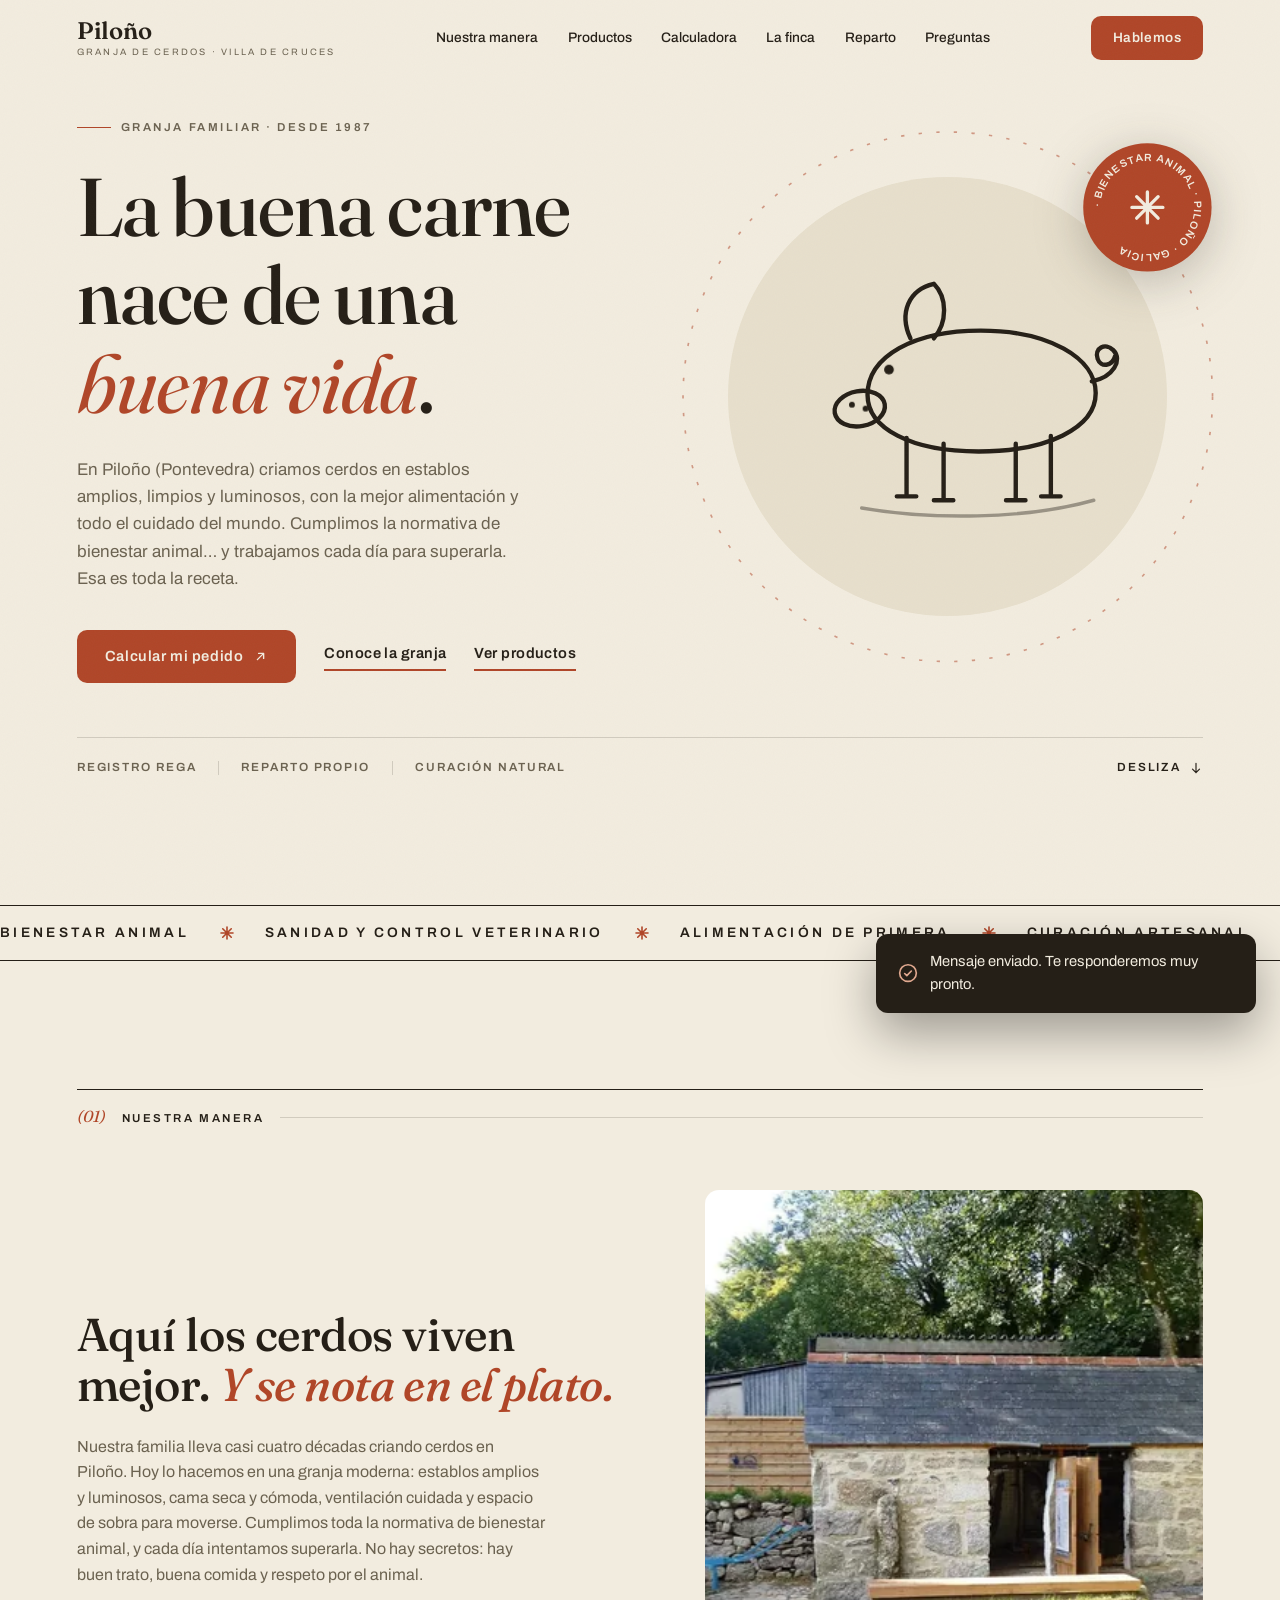
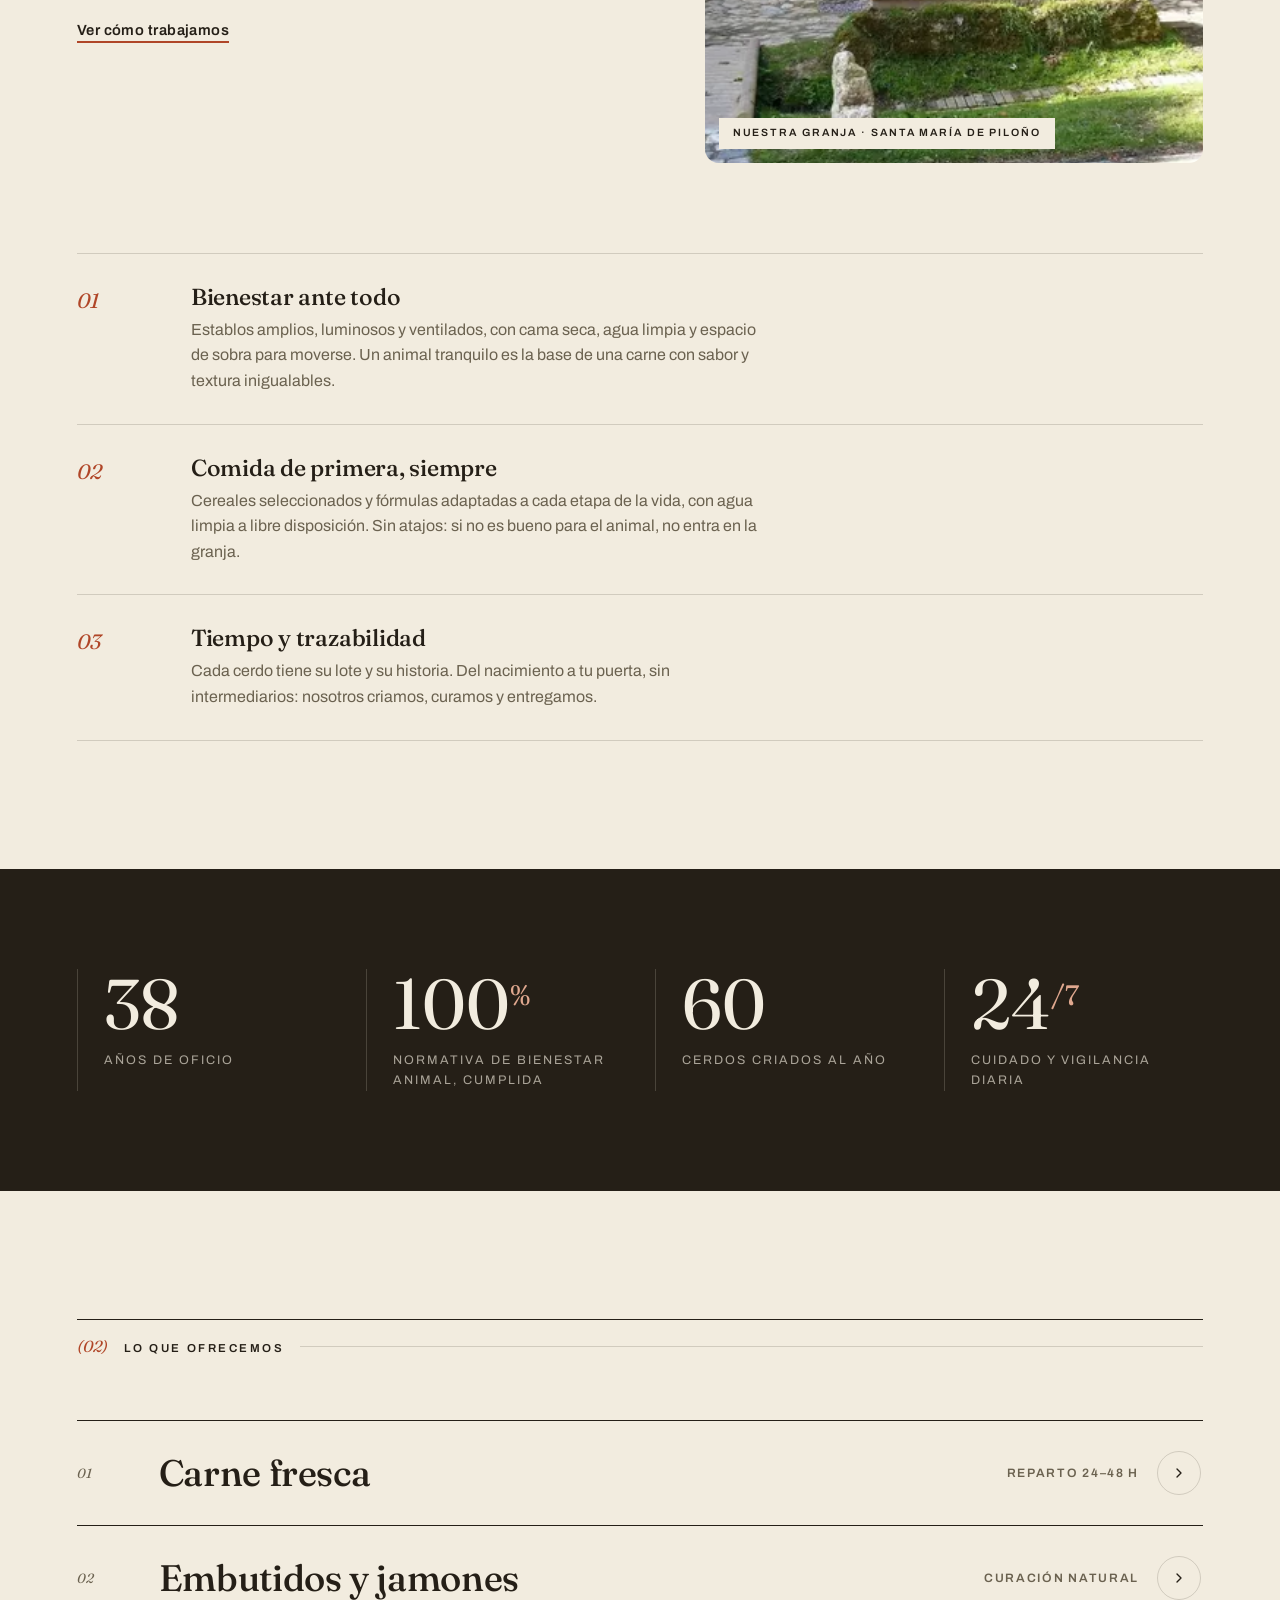
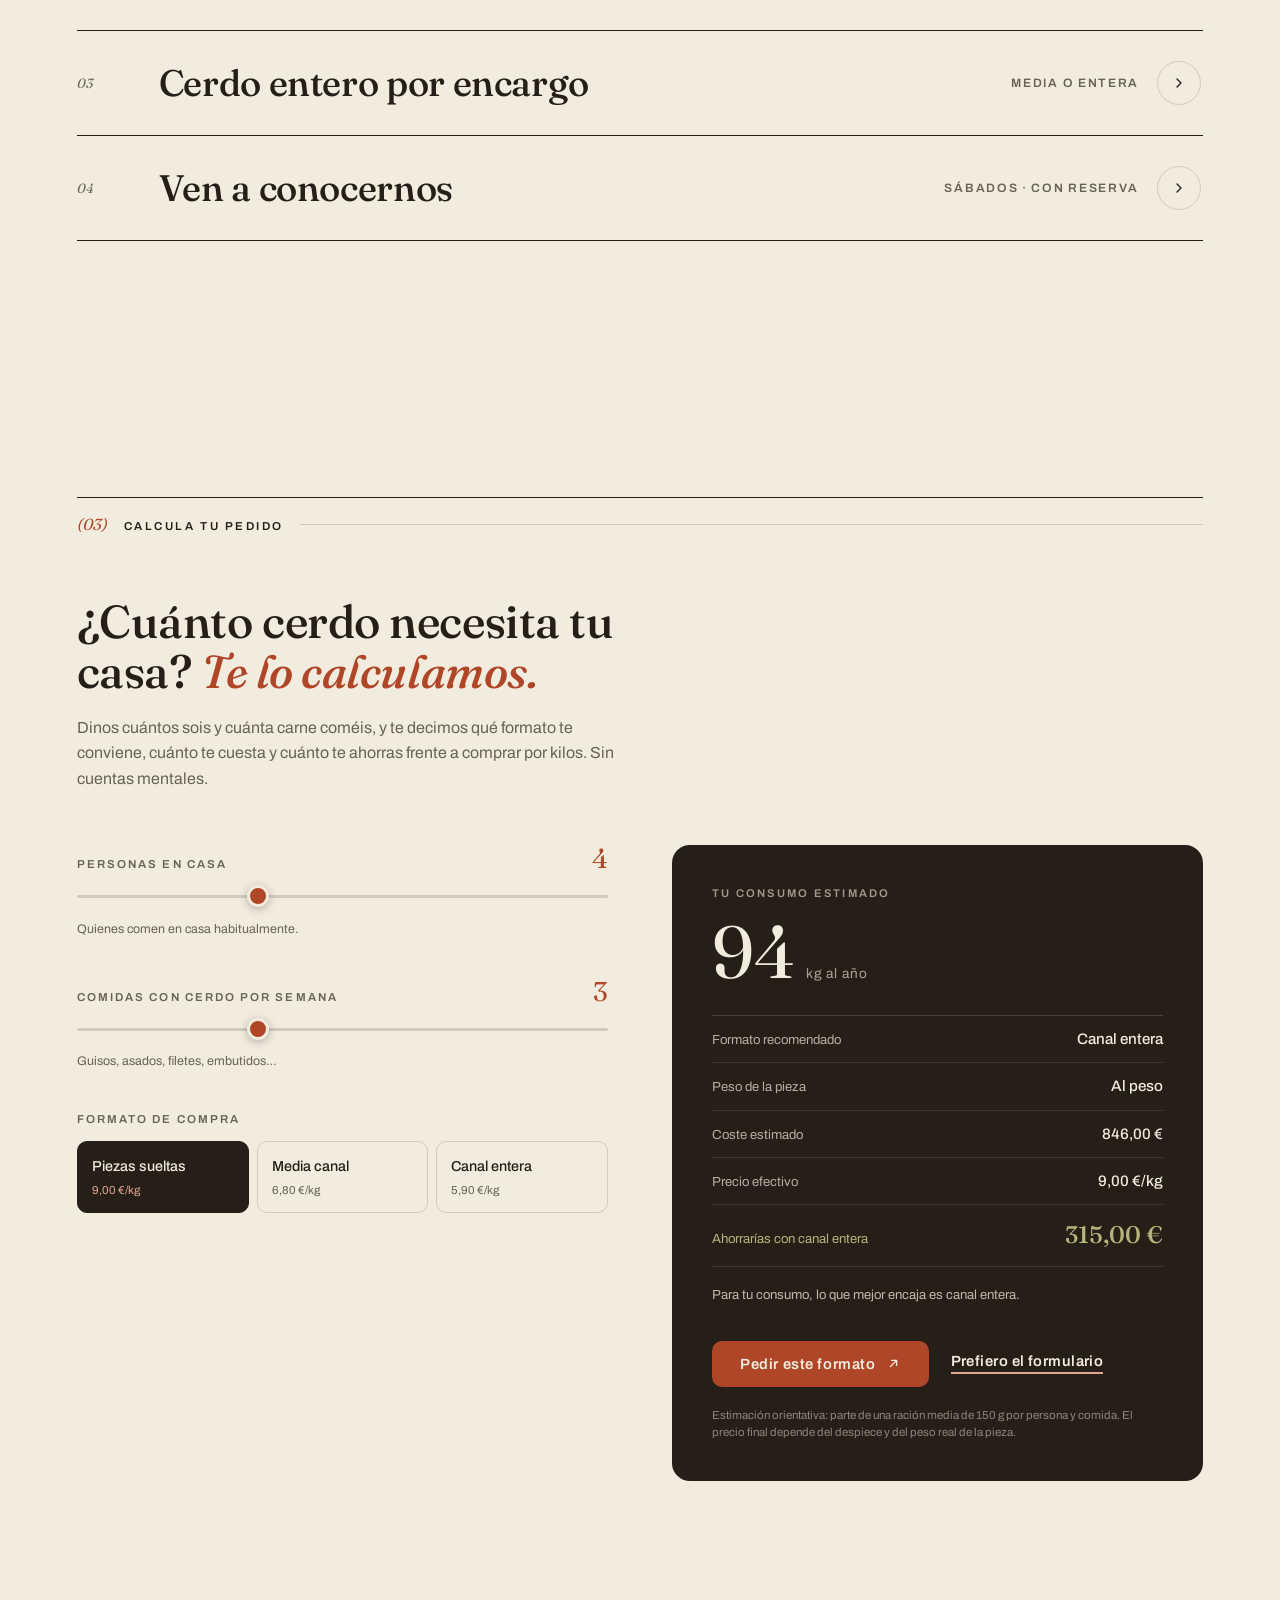
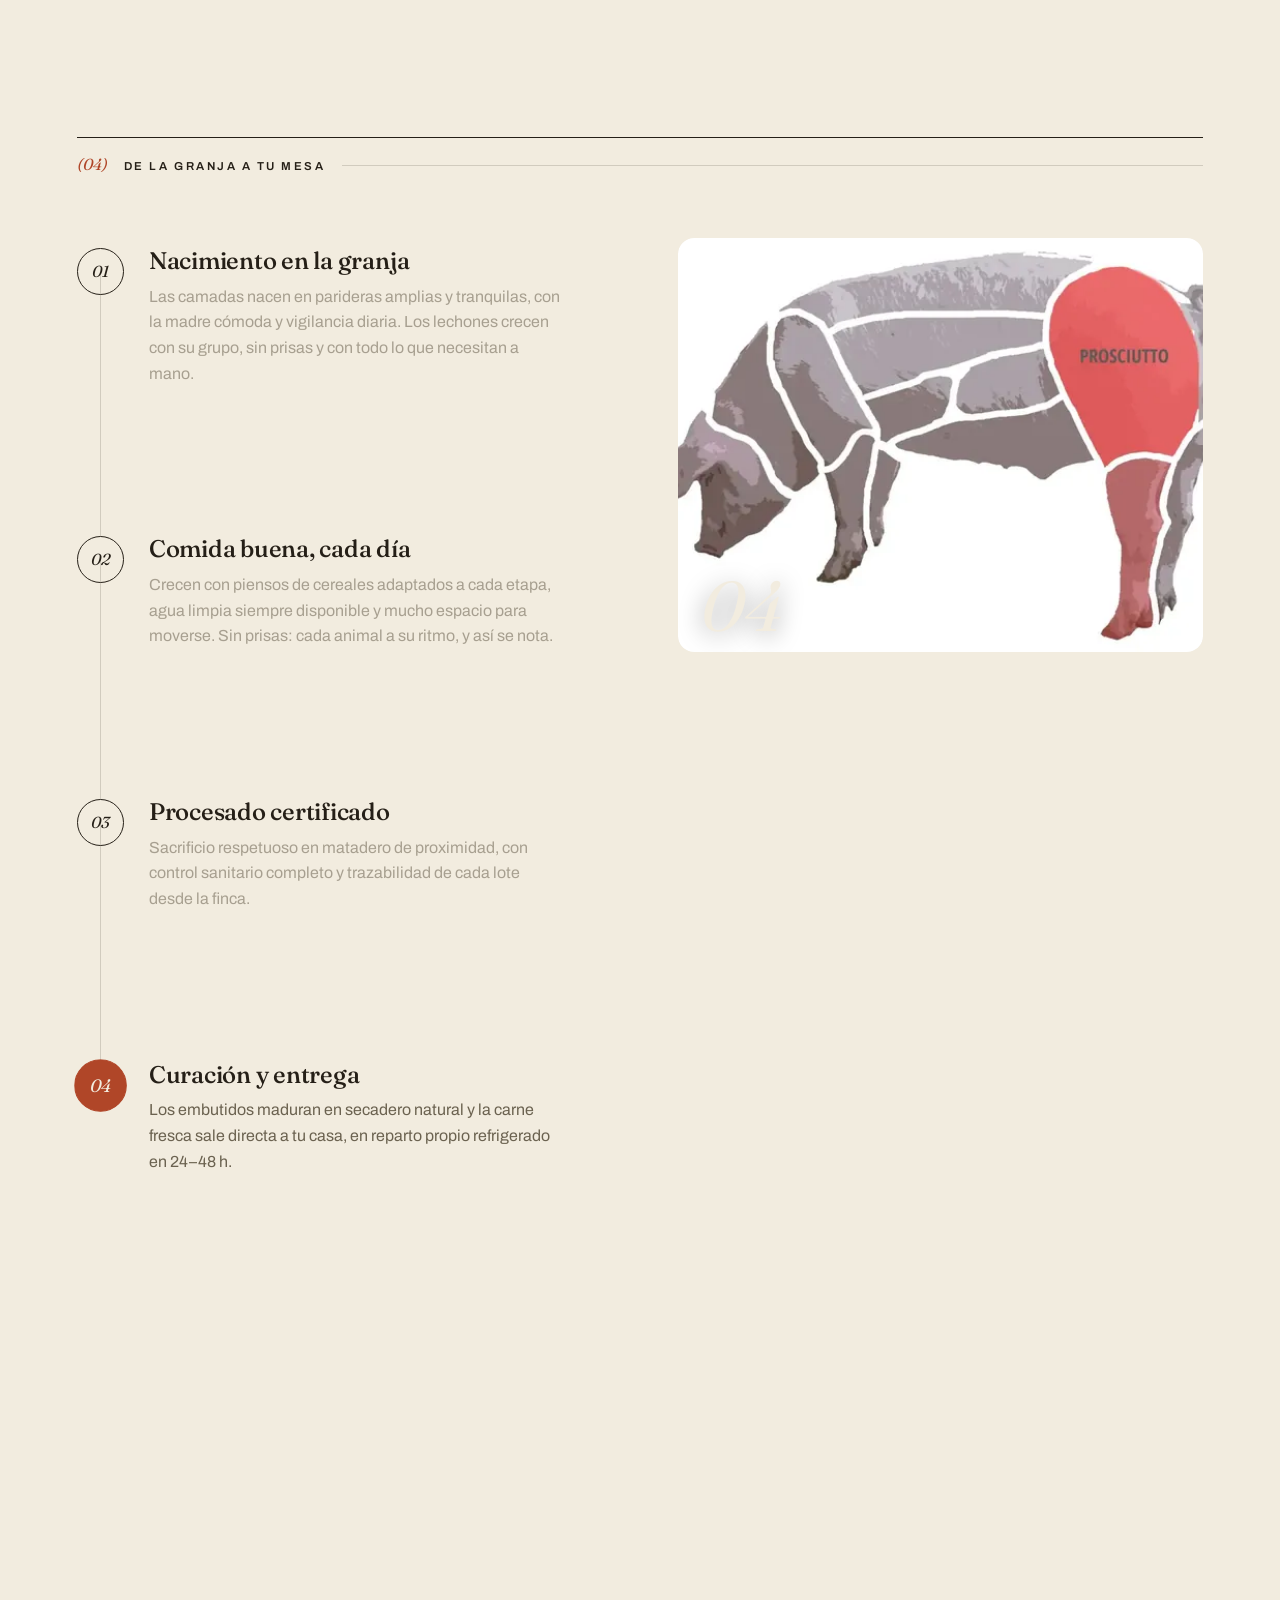
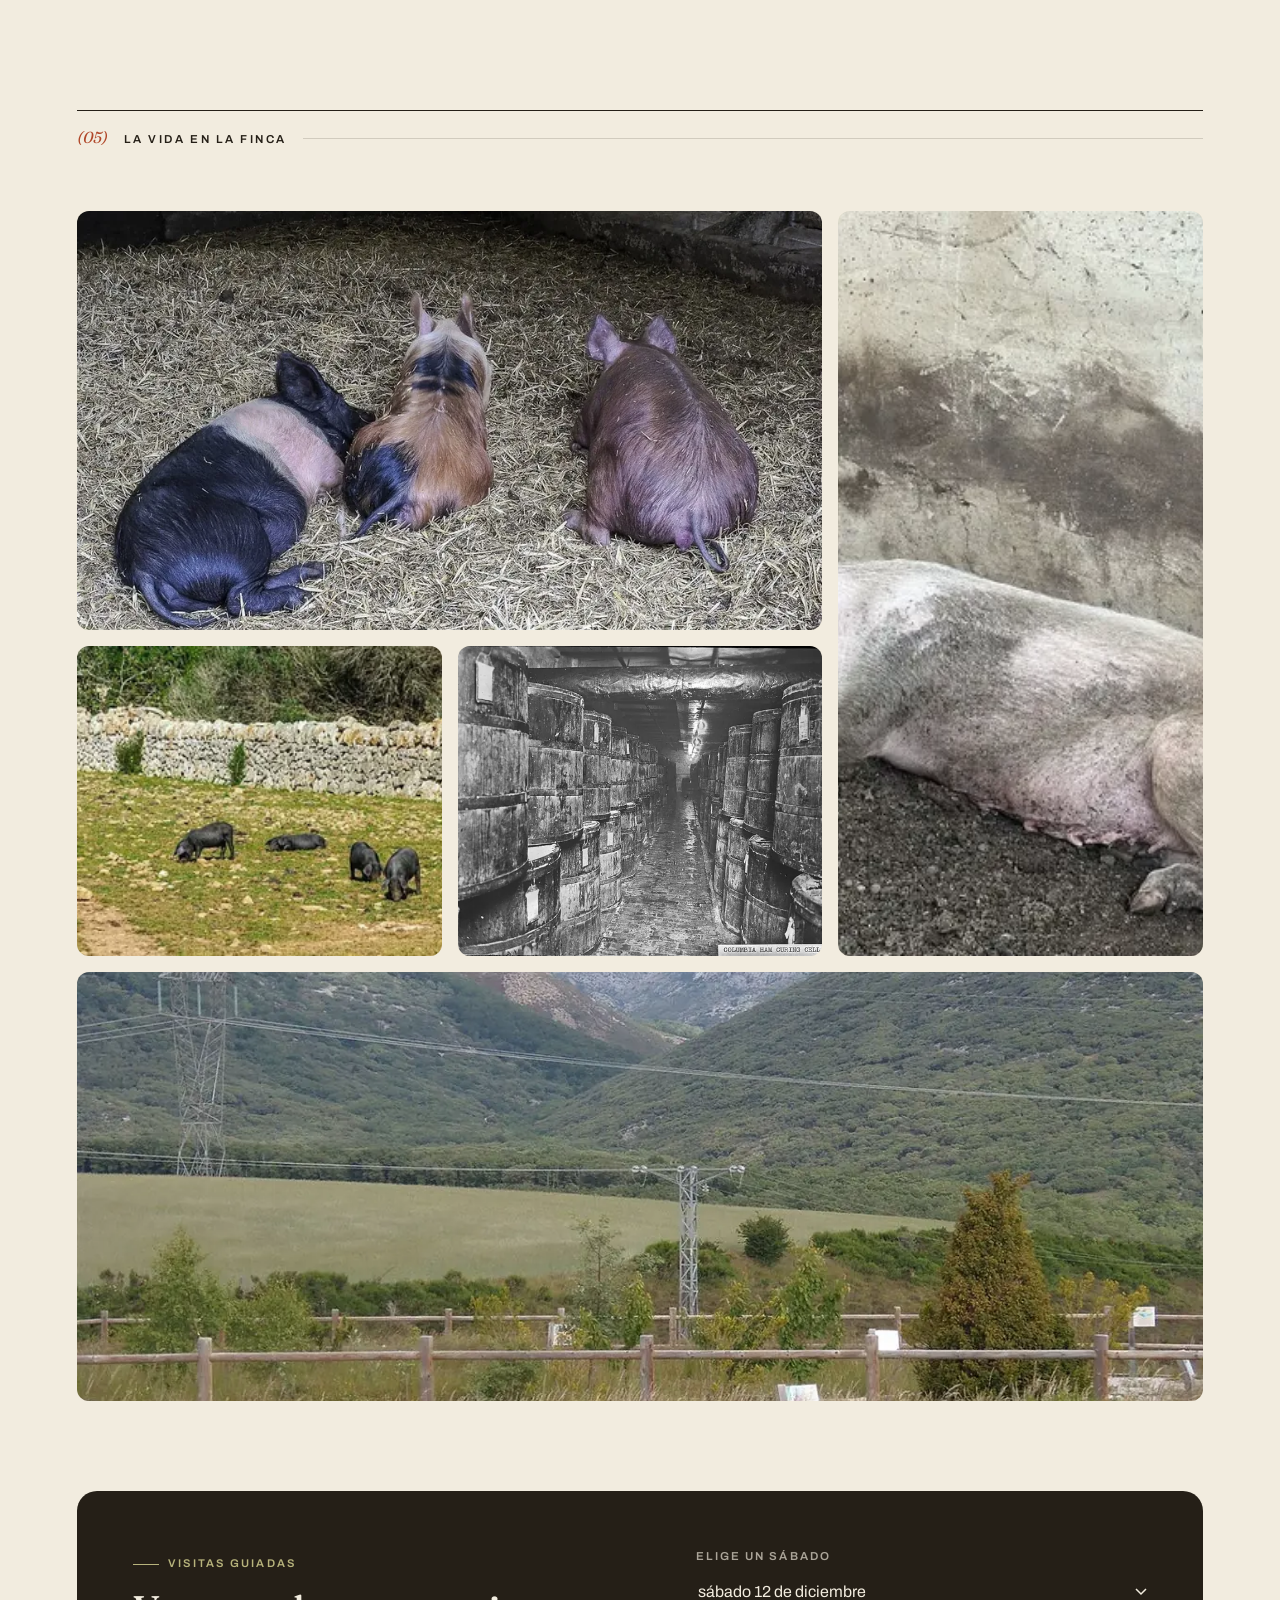
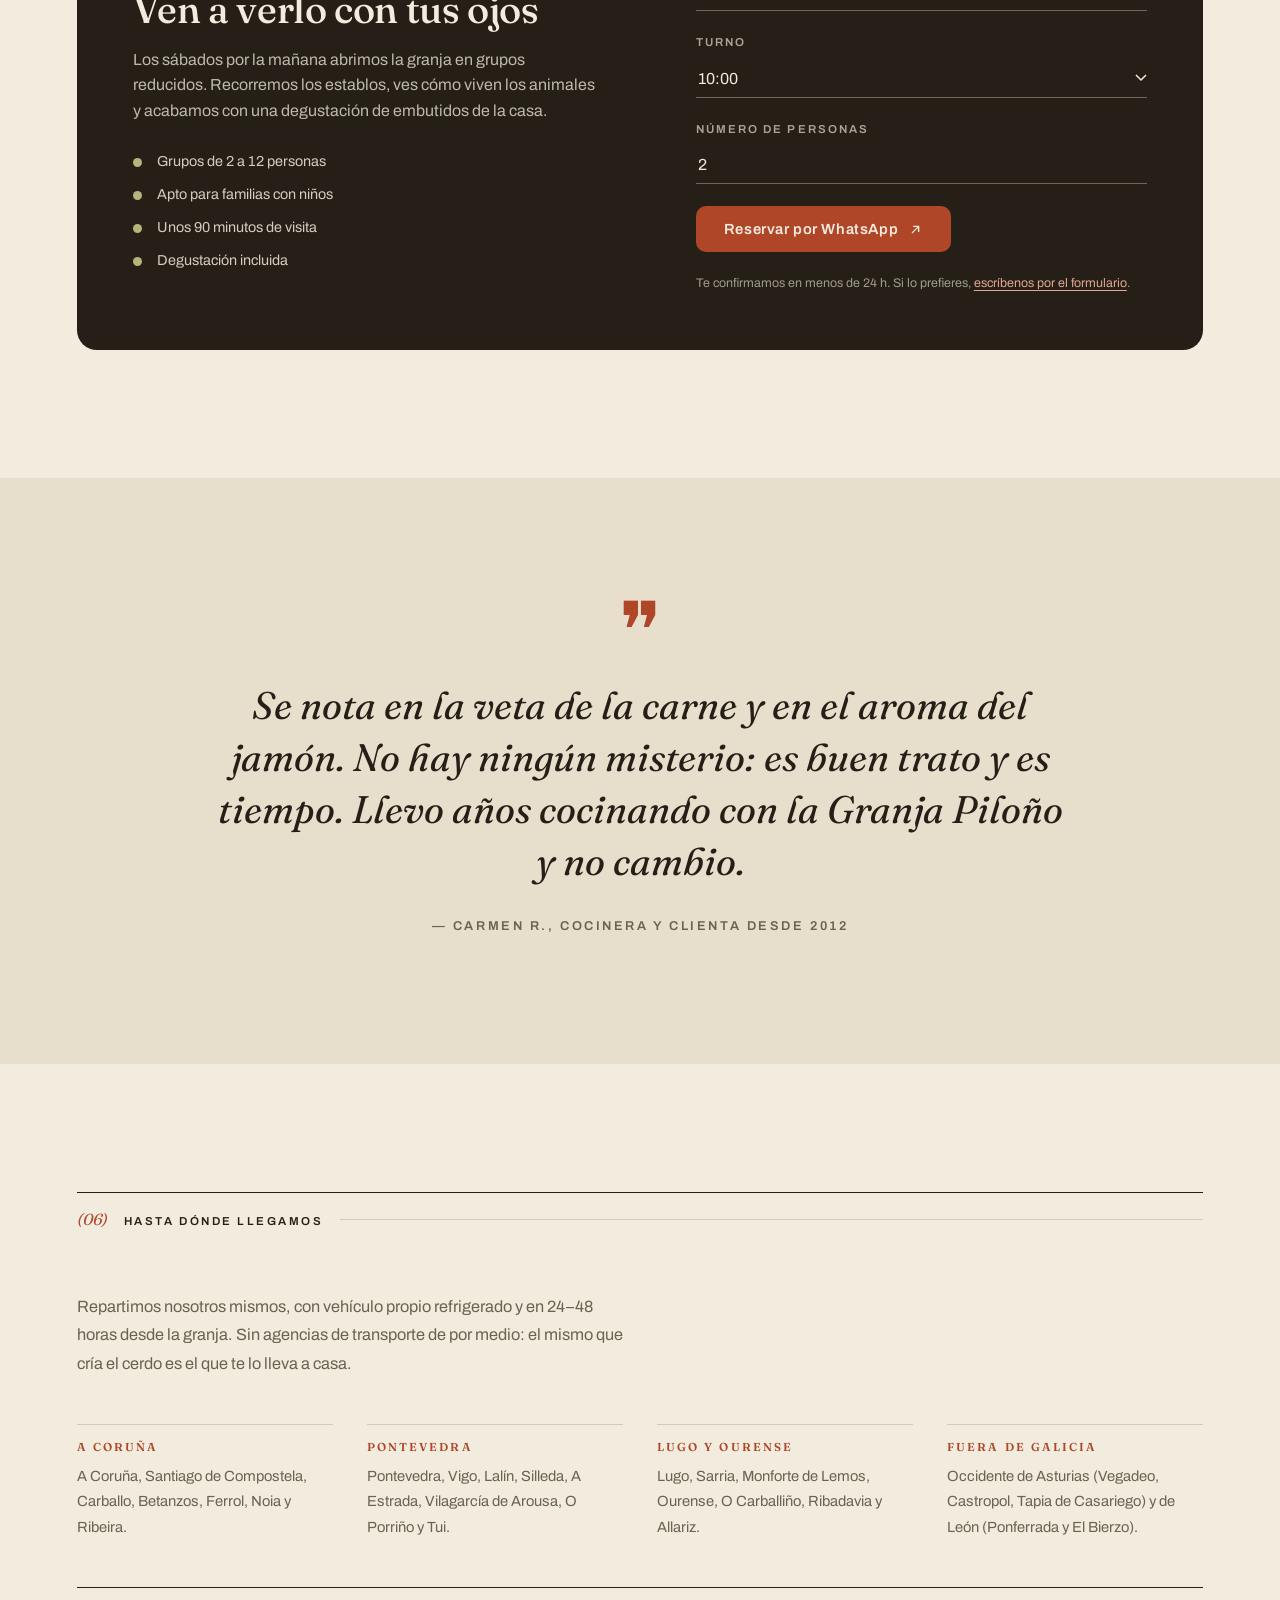
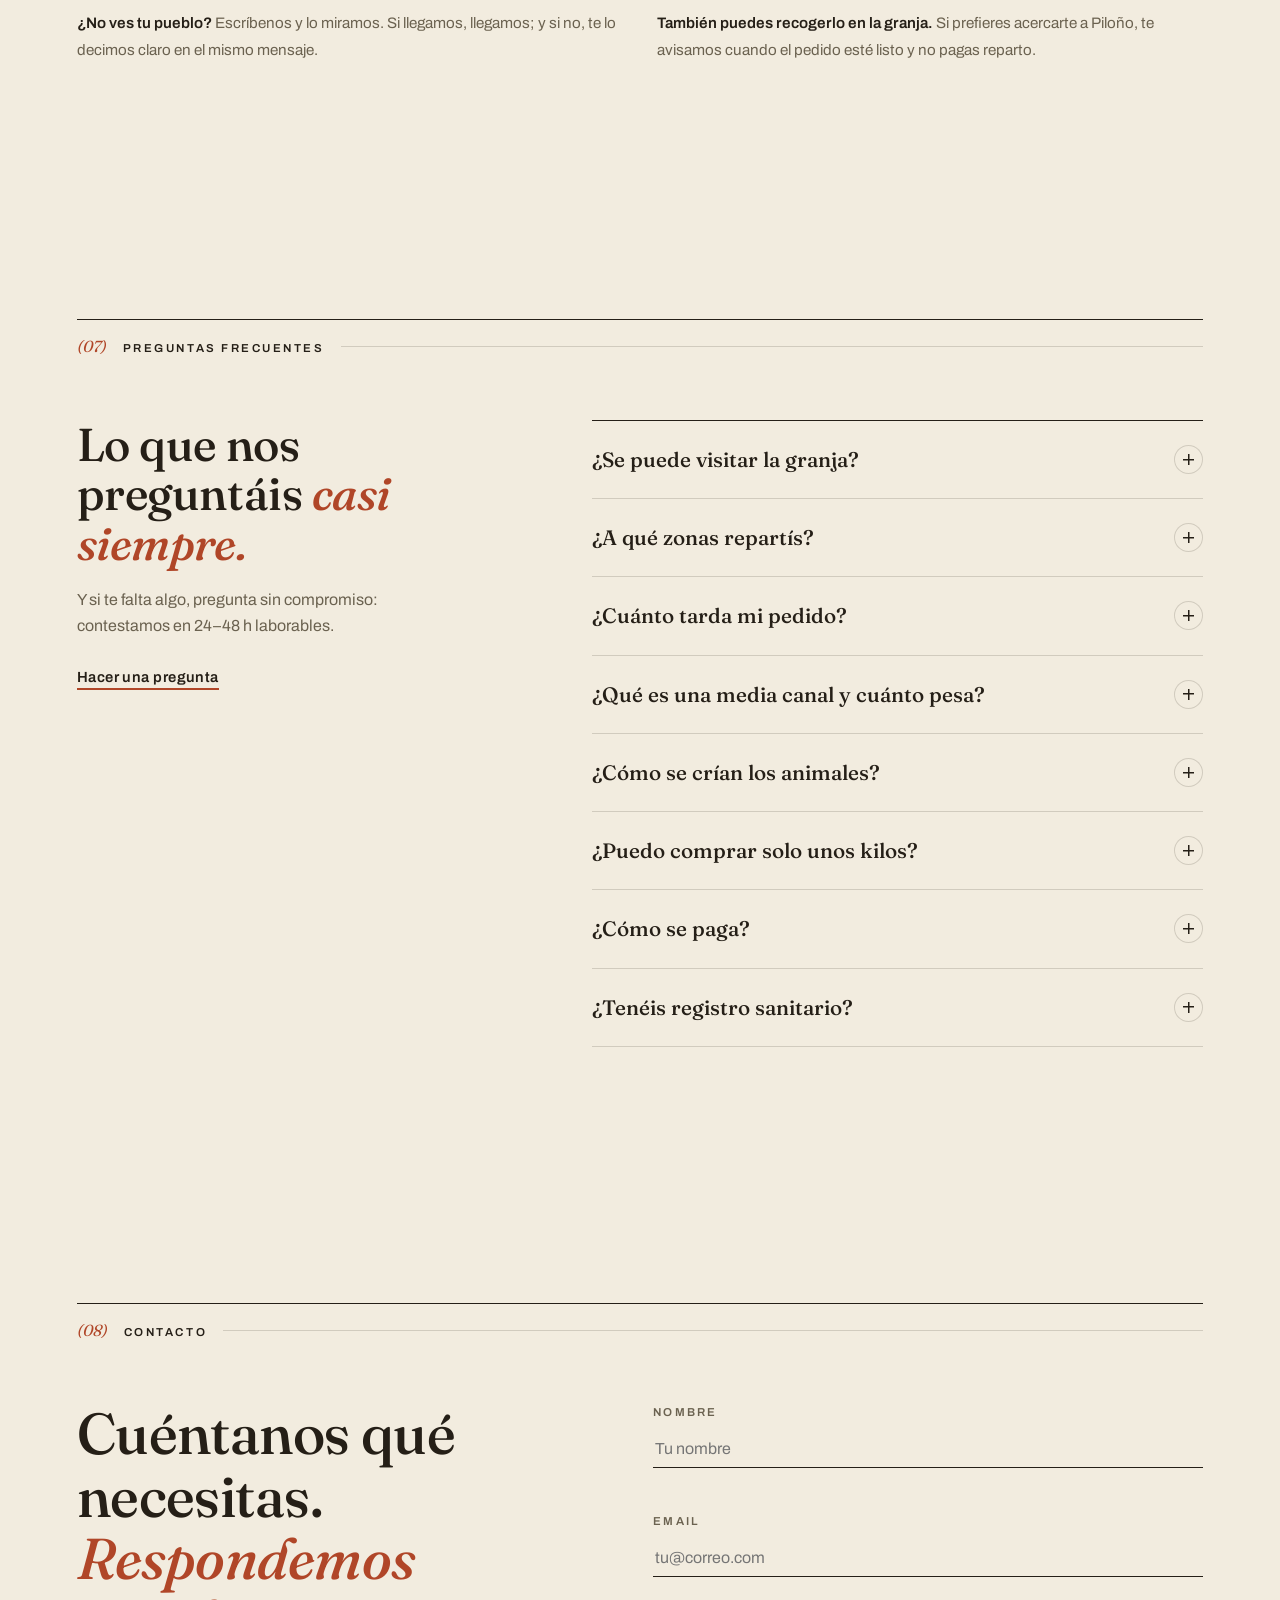
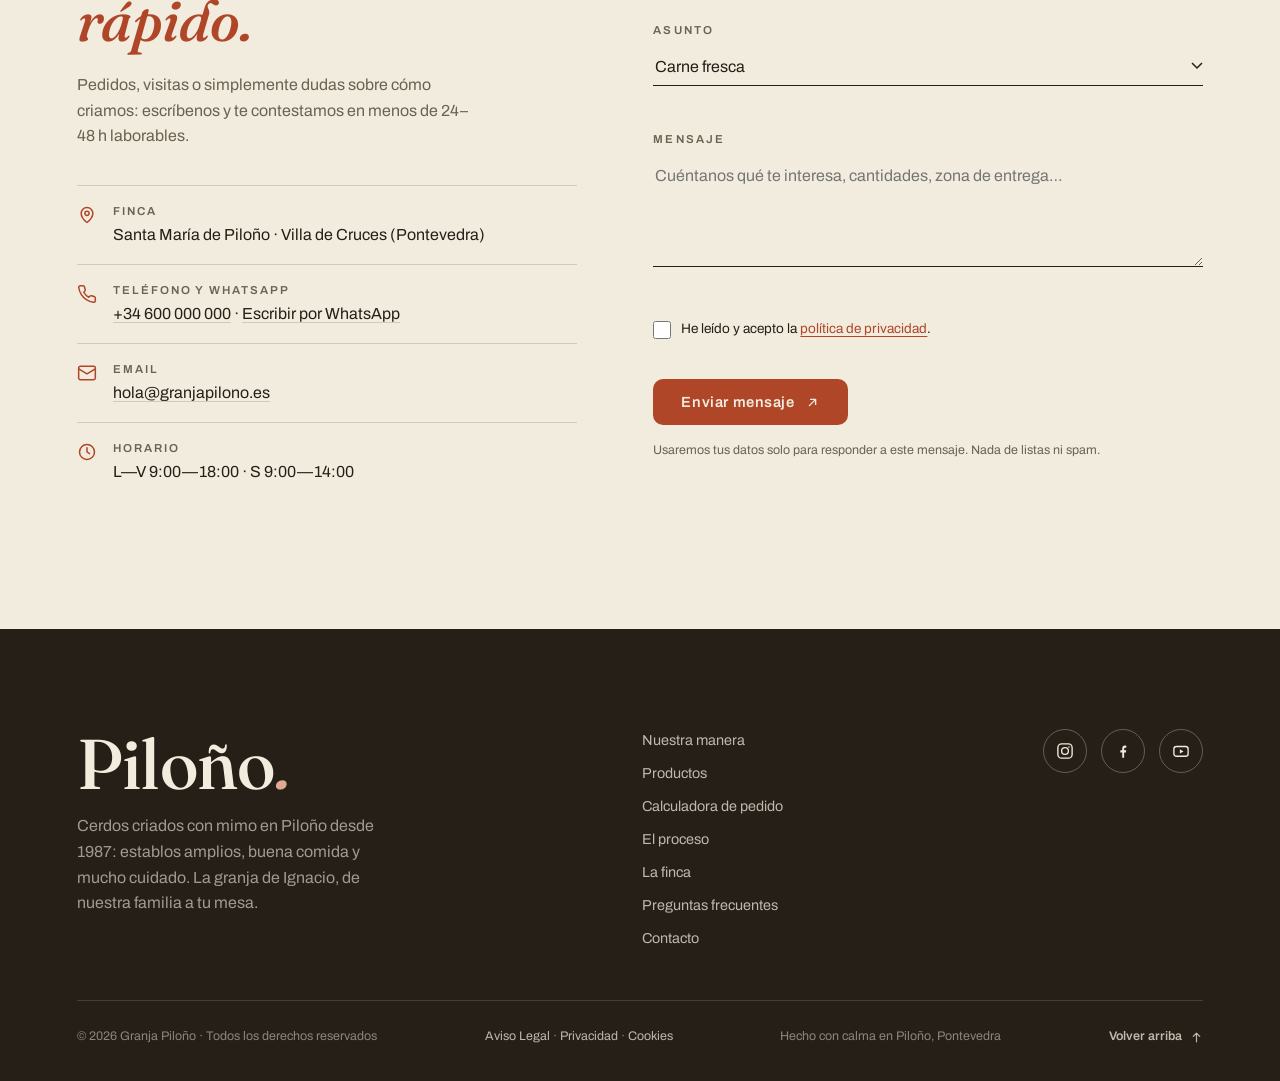
==== commit 0f29640a: "feat(seo): zona de reparto, titulo sin recortar y descripcion completa Contenido dirigido a las busq" ====
--- a/index.html
+++ b/index.html
@@ -3,8 +3,15 @@
 <head>
 <meta charset="UTF-8">
 <meta name="viewport" content="width=device-width, initial-scale=1.0">
-<title>Granja Piloño — Granja de cerdos en Galicia | Ignacio, Villa de Cruces</title>
-<meta name="description" content="Granja familiar de Ignacio en Piloño (Villa de Cruces, Pontevedra). Cerdos en establos amplios y luminosos, con la mejor alimentación y pleno cumplimiento del bienestar animal. Carne fresca, embutidos y cerdo por encargo.">
+<title>Granja Piloño — Granja de cerdos en Galicia | Ignacio</title>
+<meta name="description" content="Granja familiar en Piloño, Villa de Cruces (Pontevedra). Carne fresca de cerdo, embutidos curados y media canal por encargo. Reparto en Galicia.">
+
+<!-- Indexación. `max-image-preview:large` es el que importa: sin él Google
+     enseña la foto en miniatura diminuta; con él, sale a tamaño grande en los
+     resultados. `max-snippet:-1` deja que muestre la descripción completa. -->
+<meta name="robots" content="index, follow, max-image-preview:large, max-snippet:-1, max-video-preview:-1">
+<meta name="googlebot" content="index, follow, max-image-preview:large, max-snippet:-1">
+
 <meta property="og:title" content="Granja Piloño — Granja de cerdos en Galicia">
 <meta property="og:description" content="Establos amplios, alimentación de primera y bienestar animal certificado en Piloño (Pontevedra). Del corral a tu mesa, sin atajos.">
 <meta property="og:type" content="website">
@@ -52,10 +59,21 @@
       "description": "Granja familiar de cerdos en Piloño, Villa de Cruces (Pontevedra). Establos amplios, alimentación de calidad y pleno cumplimiento de la normativa de bienestar animal.",
       "url": "https://granja.pages.dev/",
       "image": "https://granja.pages.dev/assets/img/og-granja.jpg",
+      "logo": "https://granja.pages.dev/assets/img/icono-512.png",
       "telephone": "+34 600 000 000",
       "email": "hola@granjapilono.es",
       "priceRange": "€€",
+      "currenciesAccepted": "EUR",
+      "slogan": "Del corral a tu mesa, sin atajos",
       "foundingDate": "1987",
+      "contactPoint": {
+        "@type": "ContactPoint",
+        "telephone": "+34 600 000 000",
+        "email": "hola@granjapilono.es",
+        "contactType": "customer service",
+        "areaServed": "ES",
+        "availableLanguage": ["es", "gl"]
+      },
       "address": {
         "@type": "PostalAddress",
         "streetAddress": "Santa María de Piloño",
@@ -69,6 +87,7 @@
         "latitude": 42.7920,
         "longitude": -8.2200
       },
+      "hasMap": "https://www.google.com/maps/search/?api=1&query=42.7920,-8.2200",
       "areaServed": [
         { "@type": "AdministrativeArea", "name": "Galicia" },
         { "@type": "AdministrativeArea", "name": "Asturias" },
@@ -185,6 +204,7 @@
       <a href="#productos">Productos</a>
       <a href="#calculadora">Calculadora</a>
       <a href="#finca">La finca</a>
+      <a href="#zona">Reparto</a>
       <a href="#faq">Preguntas</a>
     </nav>
     <a href="#contacto" class="btn btn-cta">Hablemos</a>
@@ -201,8 +221,9 @@
   <a href="#calculadora" style="transition-delay:.16s">Calculadora <small>03</small></a>
   <a href="#proceso" style="transition-delay:.21s">El proceso <small>04</small></a>
   <a href="#finca" style="transition-delay:.26s">La finca <small>05</small></a>
-  <a href="#faq" style="transition-delay:.31s">Preguntas <small>06</small></a>
-  <a href="#contacto" style="transition-delay:.36s">Contacto <small>07</small></a>
+  <a href="#zona" style="transition-delay:.31s">Zona de reparto <small>06</small></a>
+  <a href="#faq" style="transition-delay:.36s">Preguntas <small>07</small></a>
+  <a href="#contacto" style="transition-delay:.41s">Contacto <small>08</small></a>
   <p class="menu-movil-pie">
     <a href="tel:+34600000000">+34 600 000 000</a>
     <a href="mailto:hola@granjapilono.es">hola@granjapilono.es</a>
@@ -661,11 +682,46 @@
   </div>
 </section>
 
-<!-- ============ 06 · PREGUNTAS FRECUENTES ============ -->
+<!-- ============ 06 · ZONA DE REPARTO ============ -->
+<section id="zona">
+  <div class="wrap">
+    <header class="sec-head reveal">
+      <span class="sec-num">(06)</span><span class="sec-label">Hasta dónde llegamos</span><span class="relleno"></span>
+    </header>
+
+    <p class="zona-intro reveal">Repartimos nosotros mismos, con vehículo propio refrigerado y en 24–48 horas desde la granja. Sin agencias de transporte de por medio: el mismo que cría el cerdo es el que te lo lleva a casa.</p>
+
+    <div class="zona-grid">
+      <div class="zona-bloque reveal">
+        <h3>A Coruña</h3>
+        <p>A Coruña, Santiago de Compostela, Carballo, Betanzos, Ferrol, Noia y Ribeira.</p>
+      </div>
+      <div class="zona-bloque reveal" style="--d:.06s">
+        <h3>Pontevedra</h3>
+        <p>Pontevedra, Vigo, Lalín, Silleda, A Estrada, Vilagarcía de Arousa, O Porriño y Tui.</p>
+      </div>
+      <div class="zona-bloque reveal" style="--d:.12s">
+        <h3>Lugo y Ourense</h3>
+        <p>Lugo, Sarria, Monforte de Lemos, Ourense, O Carballiño, Ribadavia y Allariz.</p>
+      </div>
+      <div class="zona-bloque reveal" style="--d:.18s">
+        <h3>Fuera de Galicia</h3>
+        <p>Occidente de Asturias (Vegadeo, Castropol, Tapia de Casariego) y de León (Ponferrada y El Bierzo).</p>
+      </div>
+    </div>
+
+    <div class="zona-nota reveal">
+      <p><strong>¿No ves tu pueblo?</strong> Escríbenos y lo miramos. Si llegamos, llegamos; y si no, te lo decimos claro en el mismo mensaje.</p>
+      <p><strong>También puedes recogerlo en la granja.</strong> Si prefieres acercarte a Piloño, te avisamos cuando el pedido esté listo y no pagas reparto.</p>
+    </div>
+  </div>
+</section>
+
+<!-- ============ 07 · PREGUNTAS FRECUENTES ============ -->
 <section id="faq">
   <div class="wrap">
     <header class="sec-head reveal">
-      <span class="sec-num">(06)</span><span class="sec-label">Preguntas frecuentes</span><span class="relleno"></span>
+      <span class="sec-num">(07)</span><span class="sec-label">Preguntas frecuentes</span><span class="relleno"></span>
     </header>
     <div class="faq-grid">
       <div class="faq-intro reveal">
@@ -723,7 +779,7 @@
 <section id="contacto">
   <div class="wrap">
     <header class="sec-head reveal">
-      <span class="sec-num">(07)</span><span class="sec-label">Contacto</span><span class="relleno"></span>
+      <span class="sec-num">(08)</span><span class="sec-label">Contacto</span><span class="relleno"></span>
     </header>
     <div class="contacto-grid">
       <div>
--- a/assets/css/style.css
+++ b/assets/css/style.css
@@ -641,6 +641,27 @@
   .toast{bottom:82px}
 }
 
+/* ============================================================
+   22. ZONA DE REPARTO
+   Nombra los pueblos a los que se reparte: es lo que hace que la
+   web aparezca en búsquedas del tipo «carne de cerdo en Lalín».
+   ============================================================ */
+.zona-intro{max-width:62ch;color:var(--tinta-2);font-size:1.02rem;line-height:1.75;margin-bottom:clamp(30px,4vw,46px)}
+.zona-grid{display:grid;grid-template-columns:repeat(4,minmax(0,1fr));gap:clamp(20px,3vw,34px);margin-bottom:clamp(30px,4vw,46px)}
+.zona-bloque{border-top:1px solid var(--linea);padding-top:16px}
+.zona-bloque h3{font-size:.72rem;font-weight:600;letter-spacing:.18em;text-transform:uppercase;color:var(--teja);margin-bottom:10px}
+.zona-bloque p{font-size:.92rem;line-height:1.75;color:var(--tinta-2)}
+.zona-nota{display:grid;grid-template-columns:repeat(2,minmax(0,1fr));gap:clamp(20px,3vw,34px);border-top:1px solid var(--tinta);padding-top:22px}
+.zona-nota p{font-size:.95rem;line-height:1.75;color:var(--tinta-2)}
+.zona-nota strong{color:var(--tinta);font-weight:600}
+
+@media (max-width:1024px){
+  .zona-grid{grid-template-columns:repeat(2,minmax(0,1fr))}
+}
+@media (max-width:560px){
+  .zona-grid,.zona-nota{grid-template-columns:1fr}
+}
+
 /* Menos movimiento (accesibilidad) */
 @media (prefers-reduced-motion:reduce){
   *,*::before,*::after{animation-duration:.01ms!important;animation-iteration-count:1!important;transition-duration:.01ms!important}
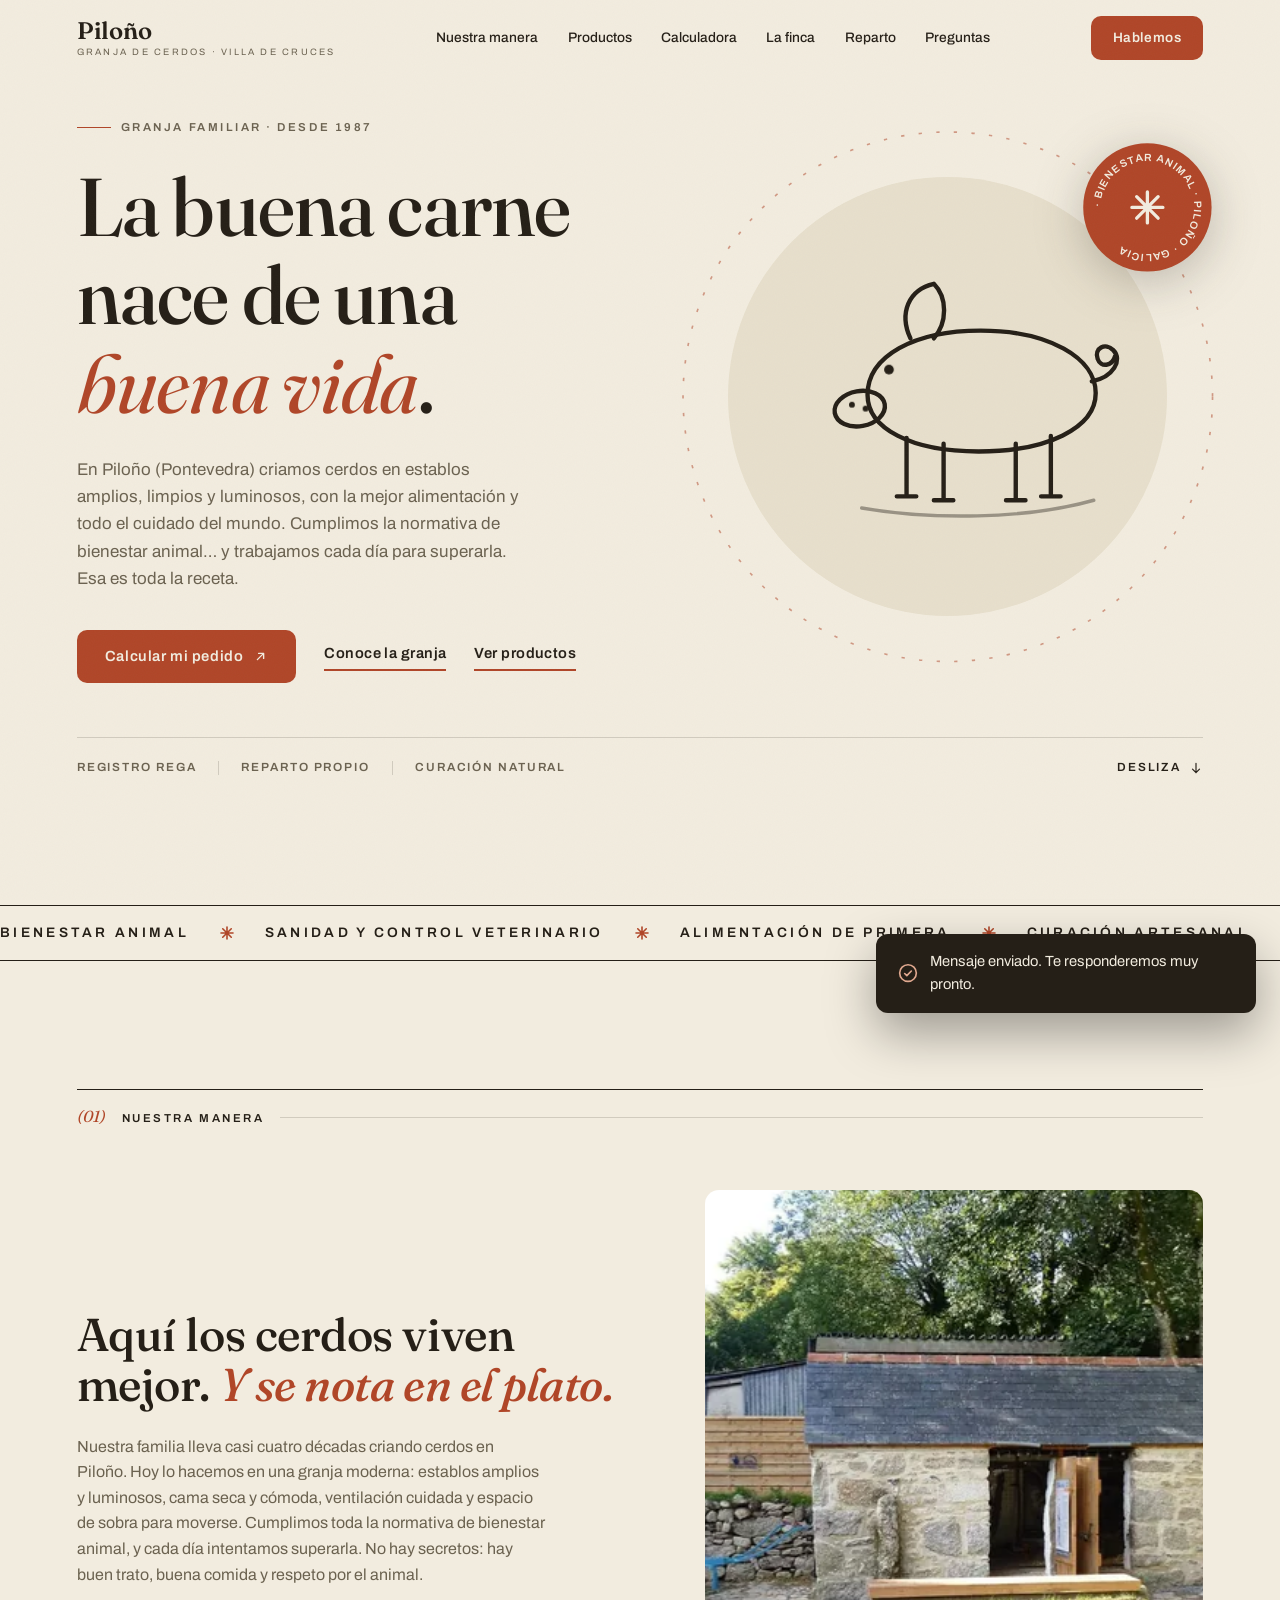
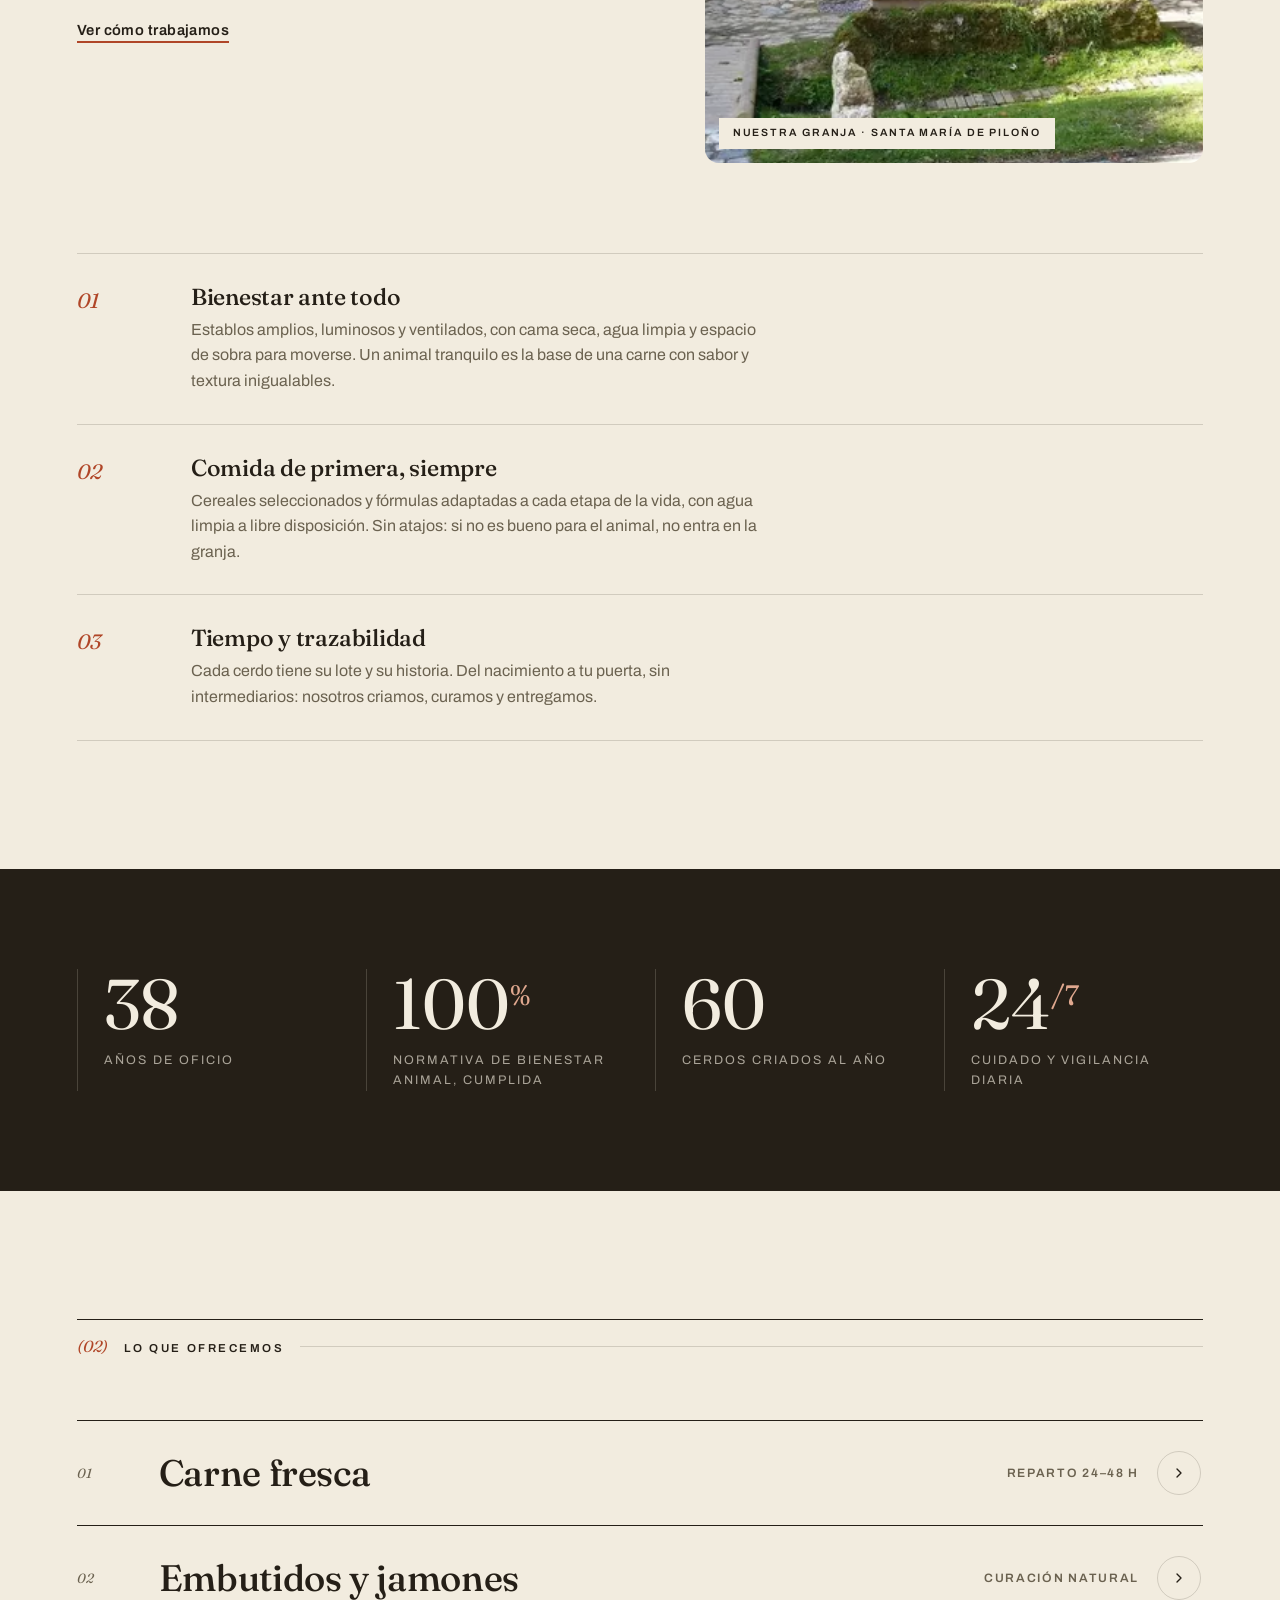
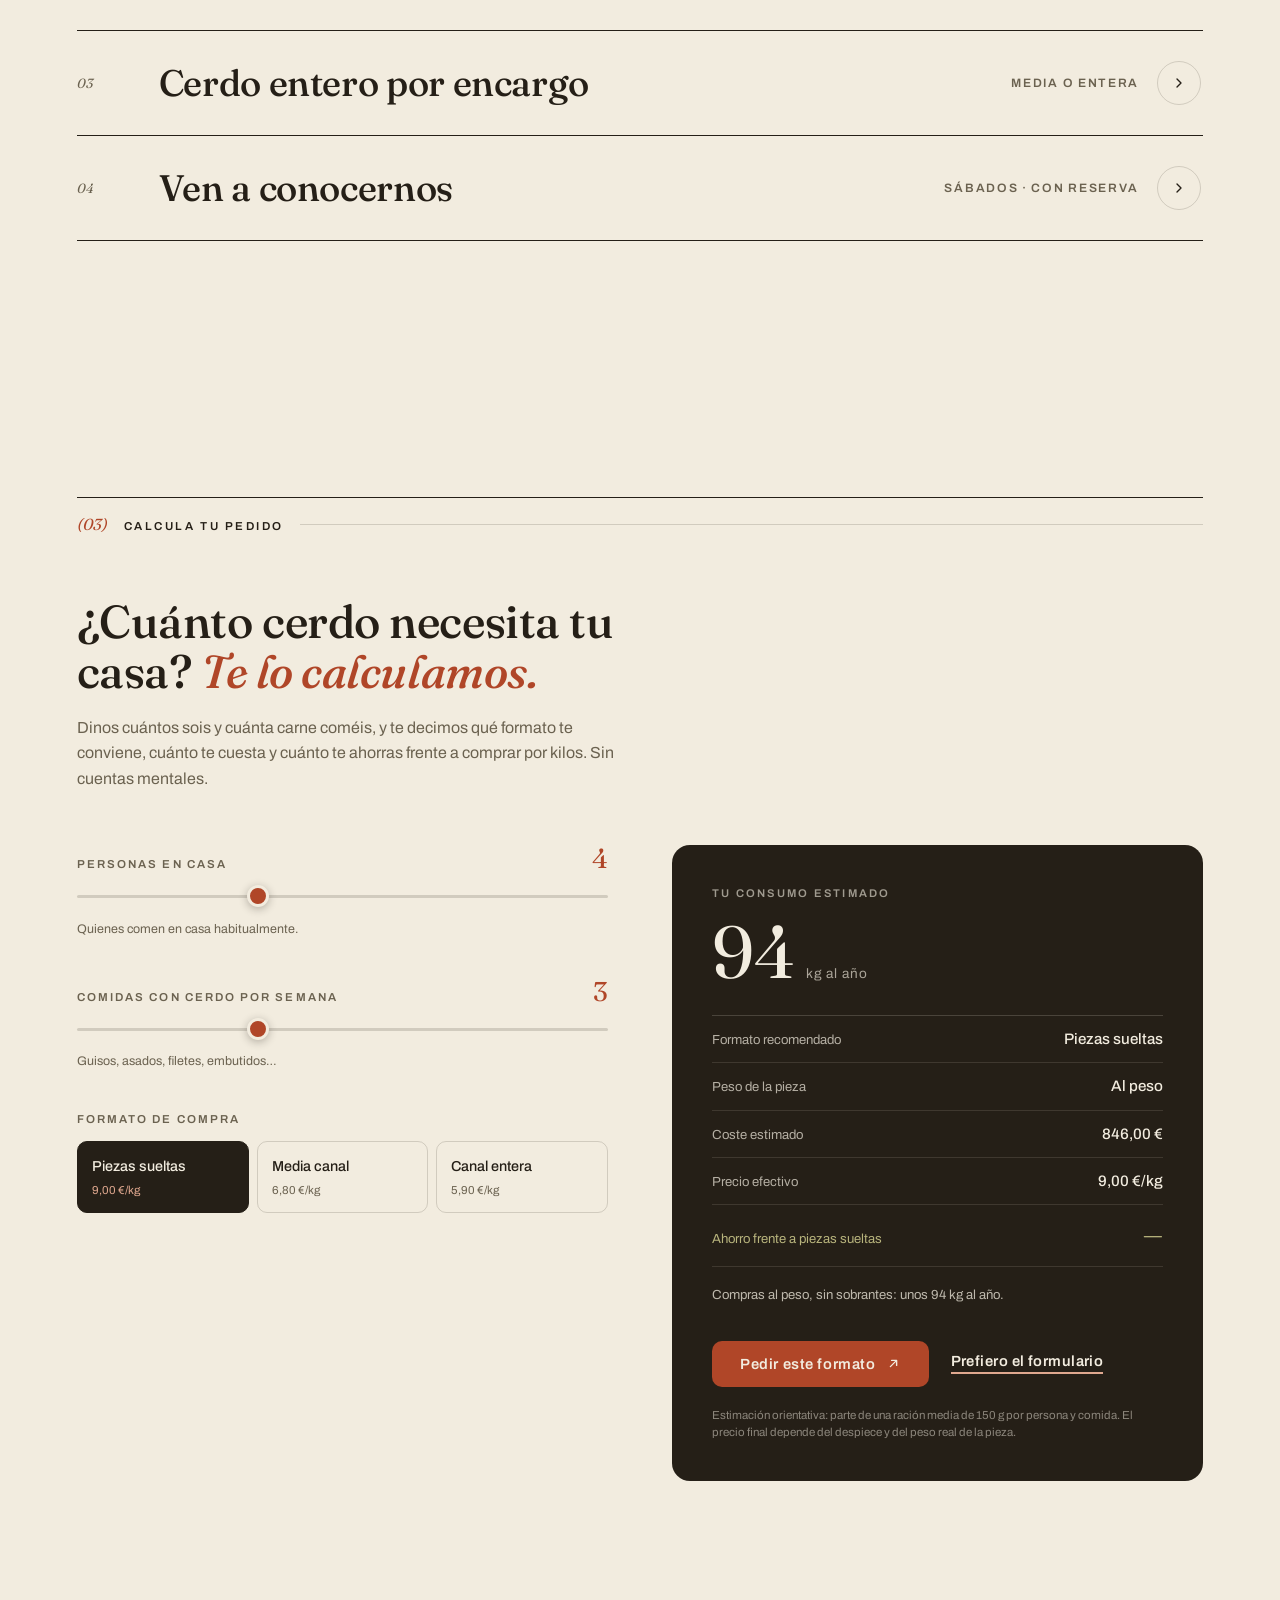
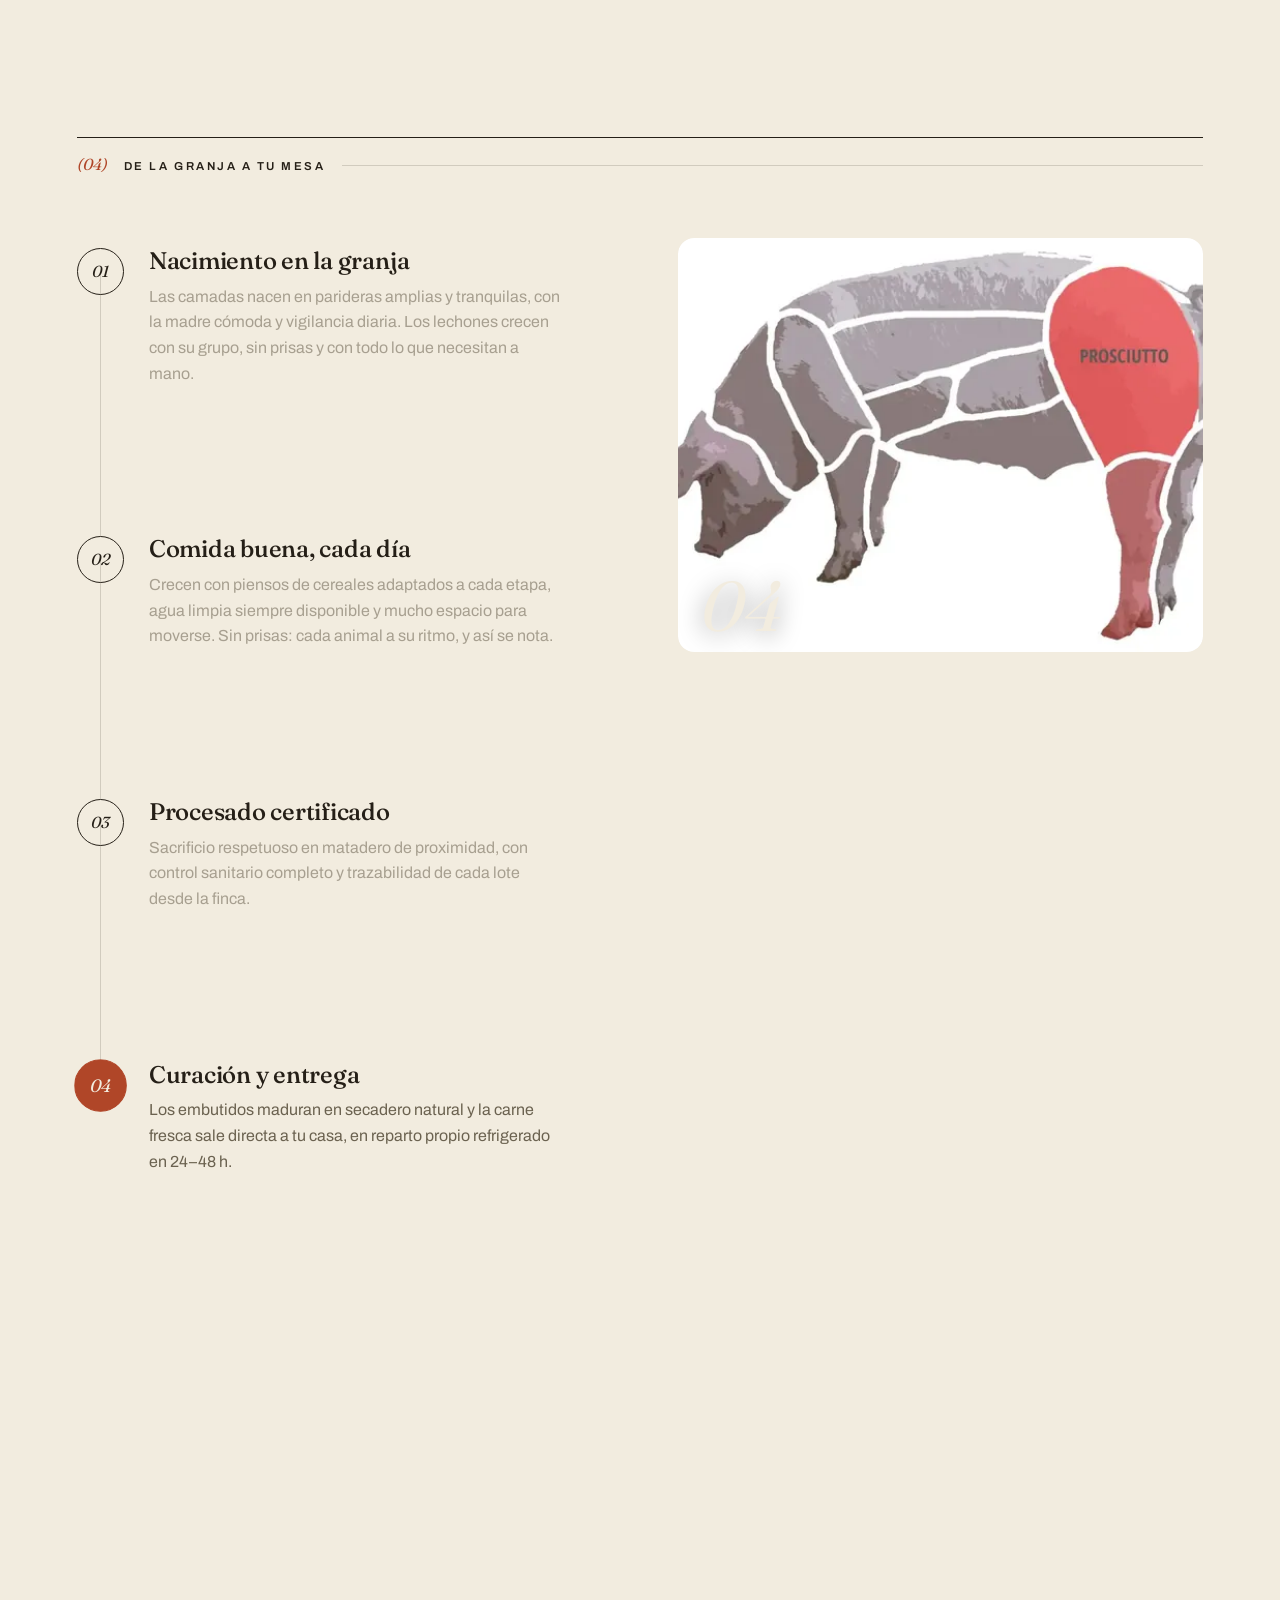
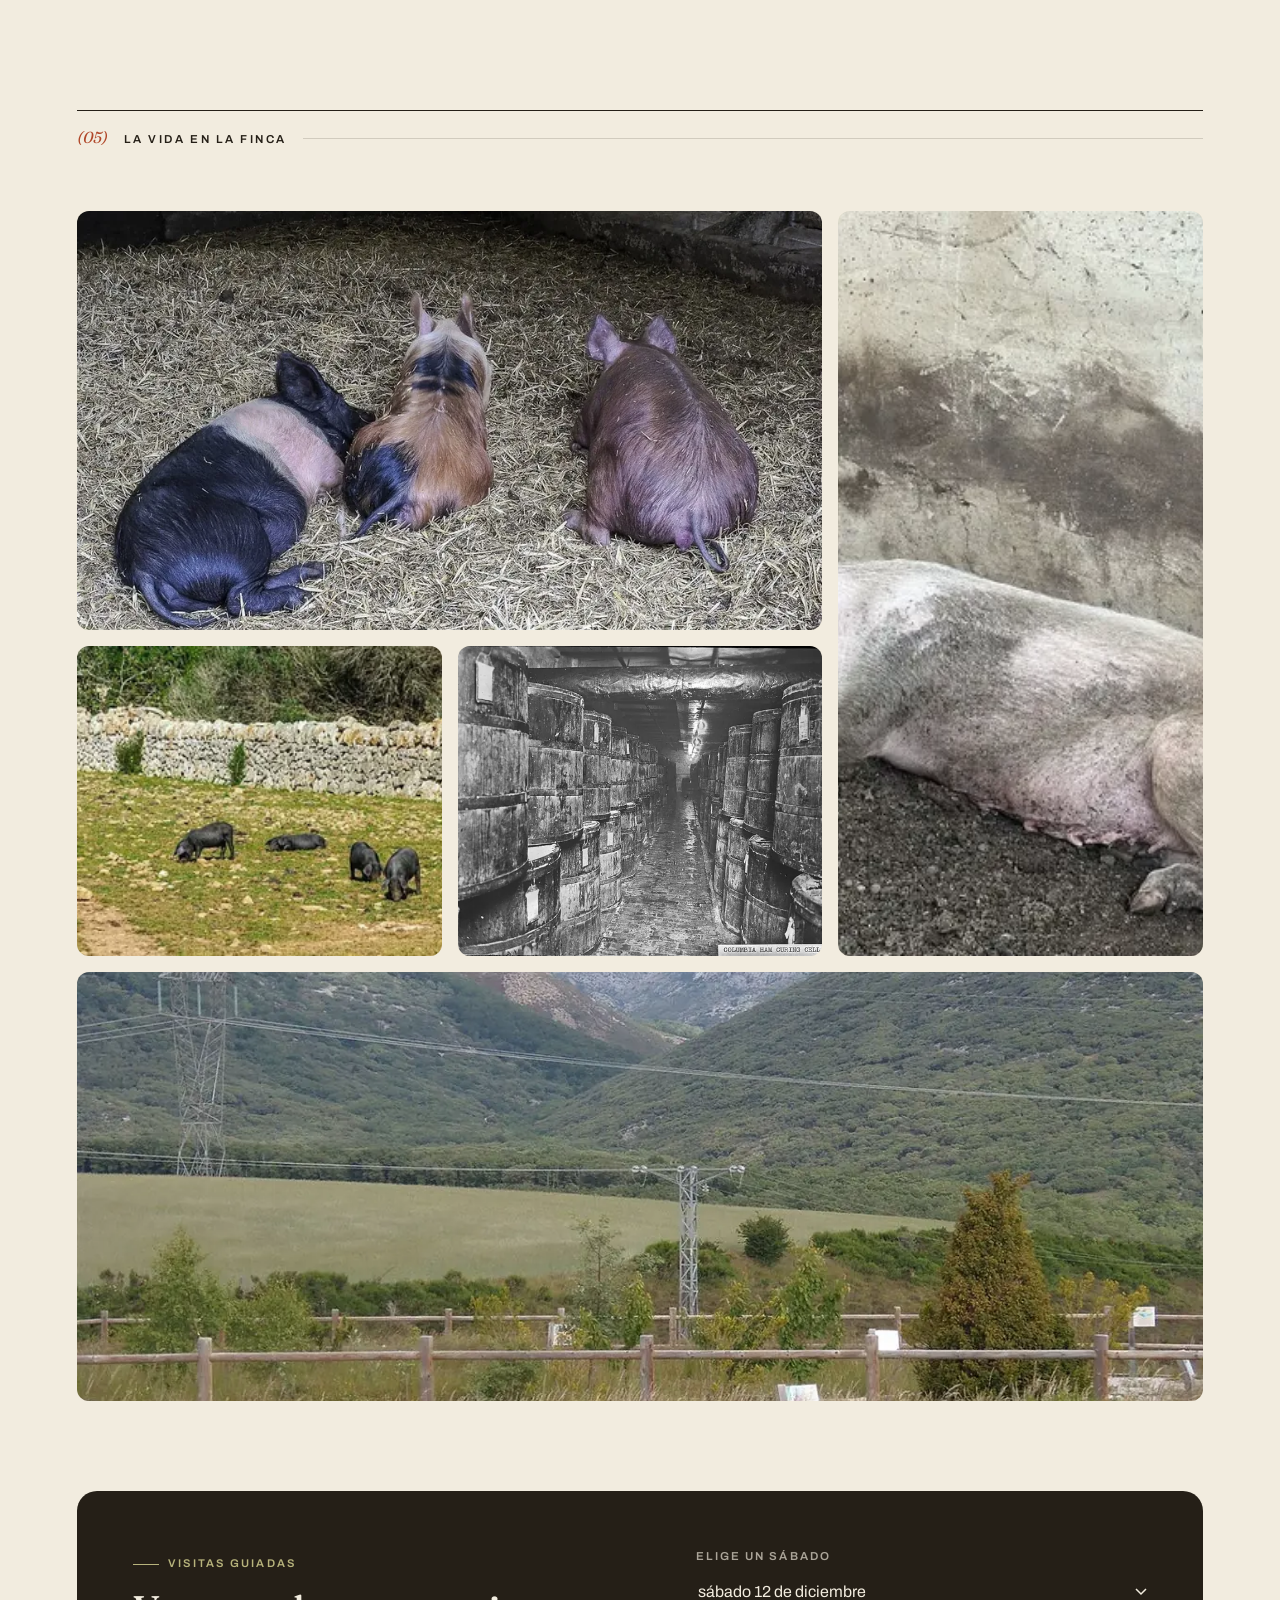
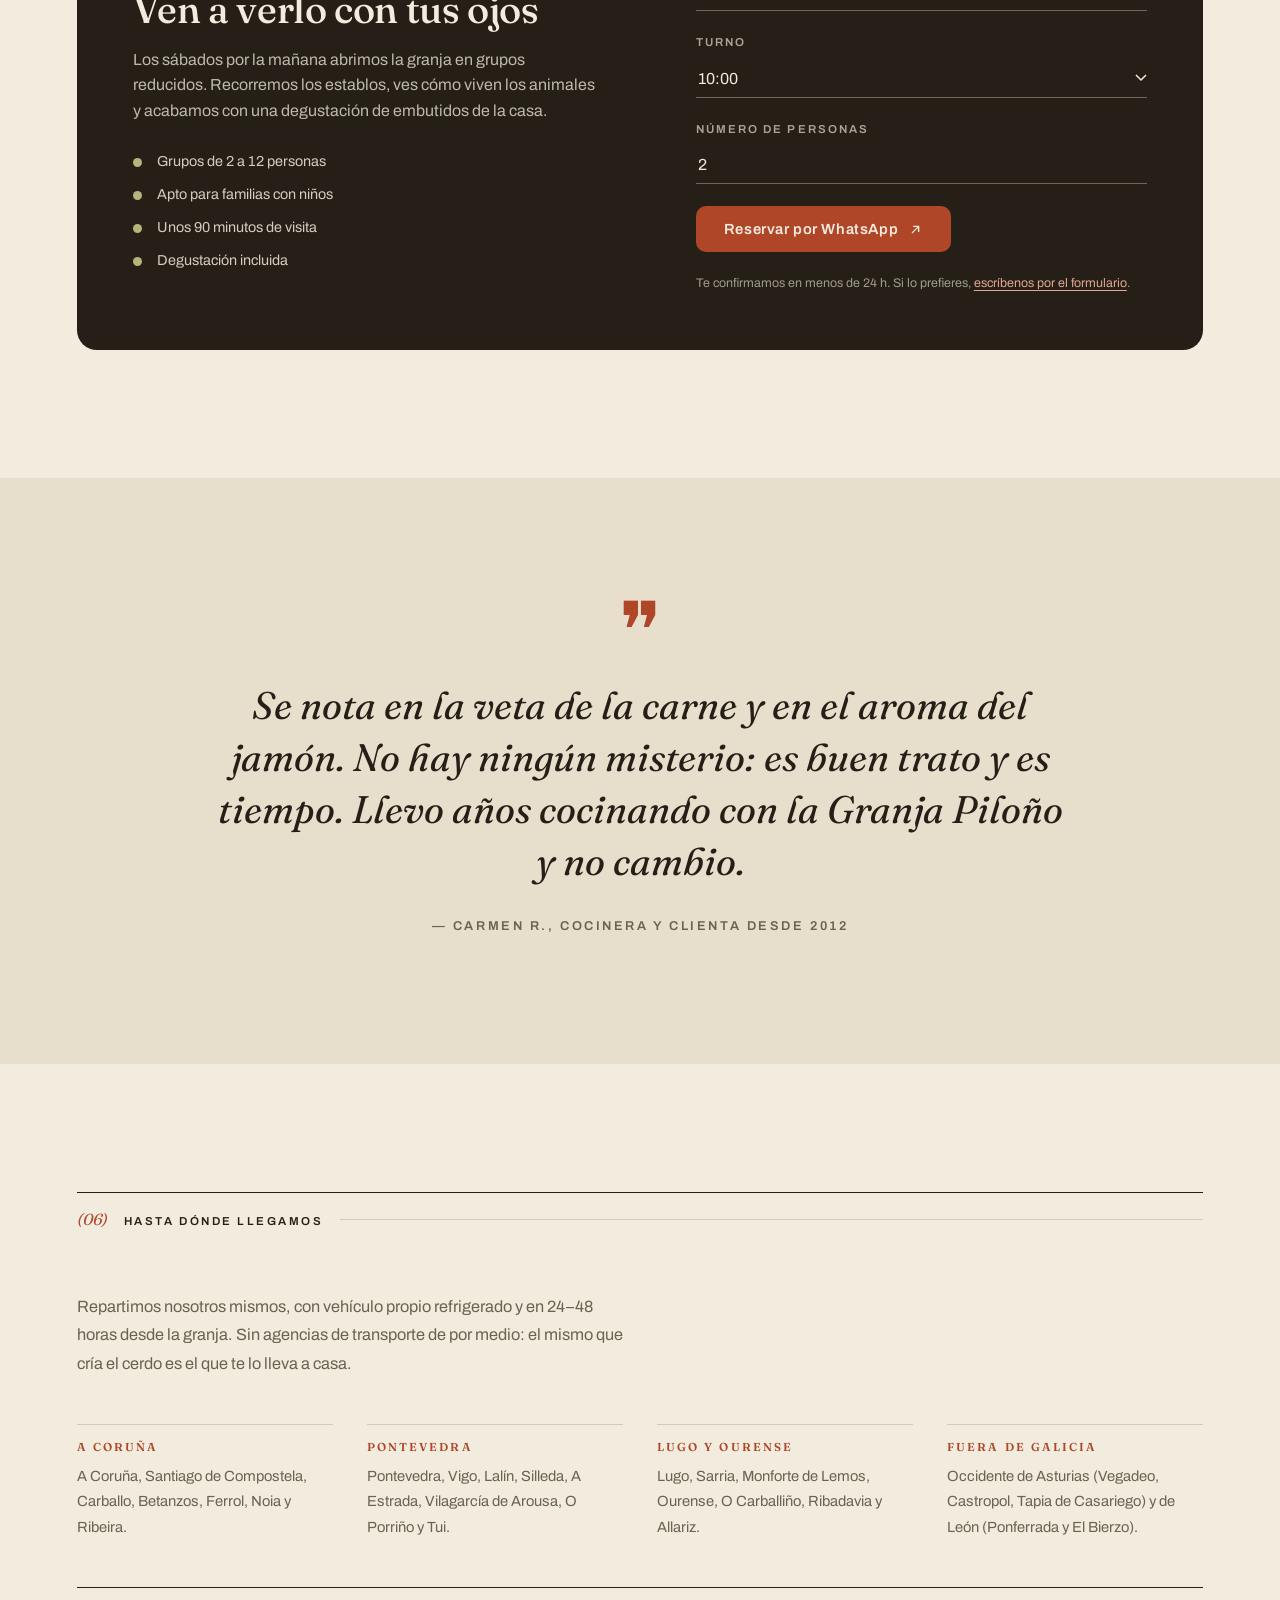
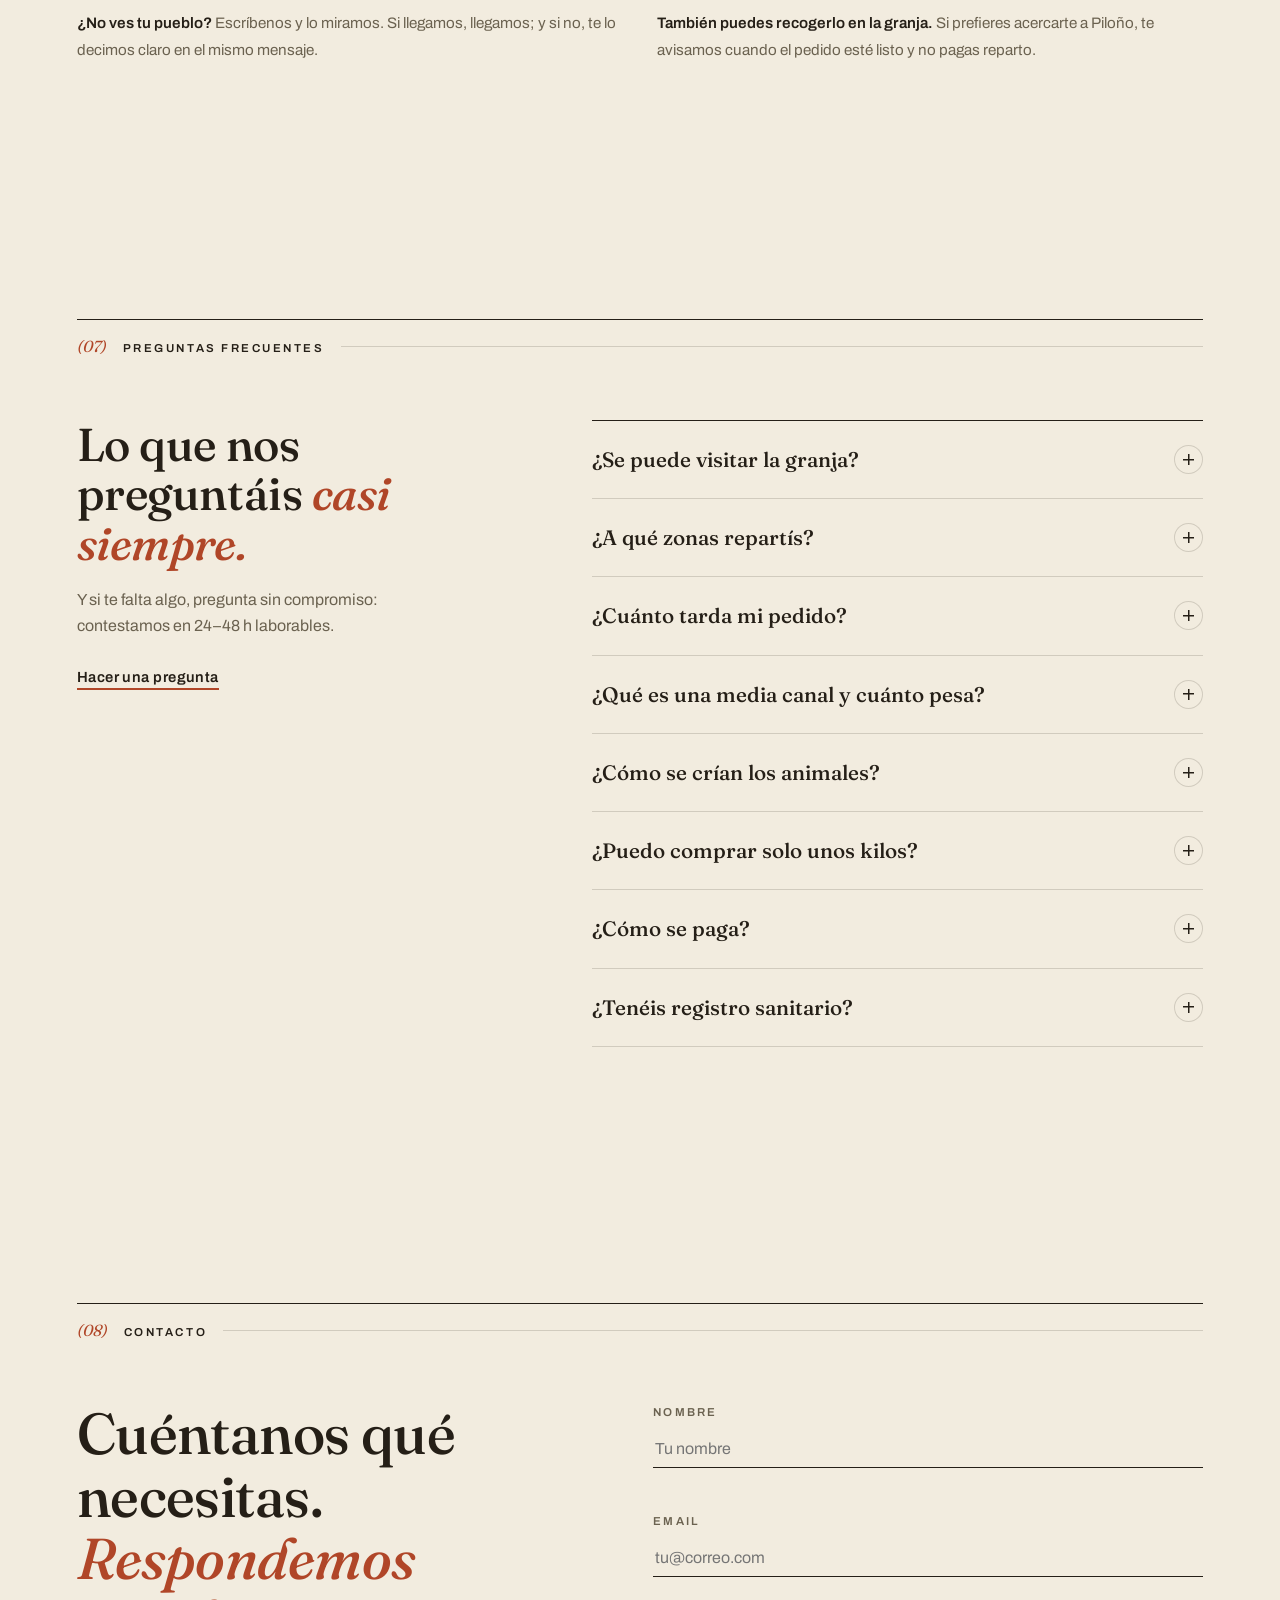
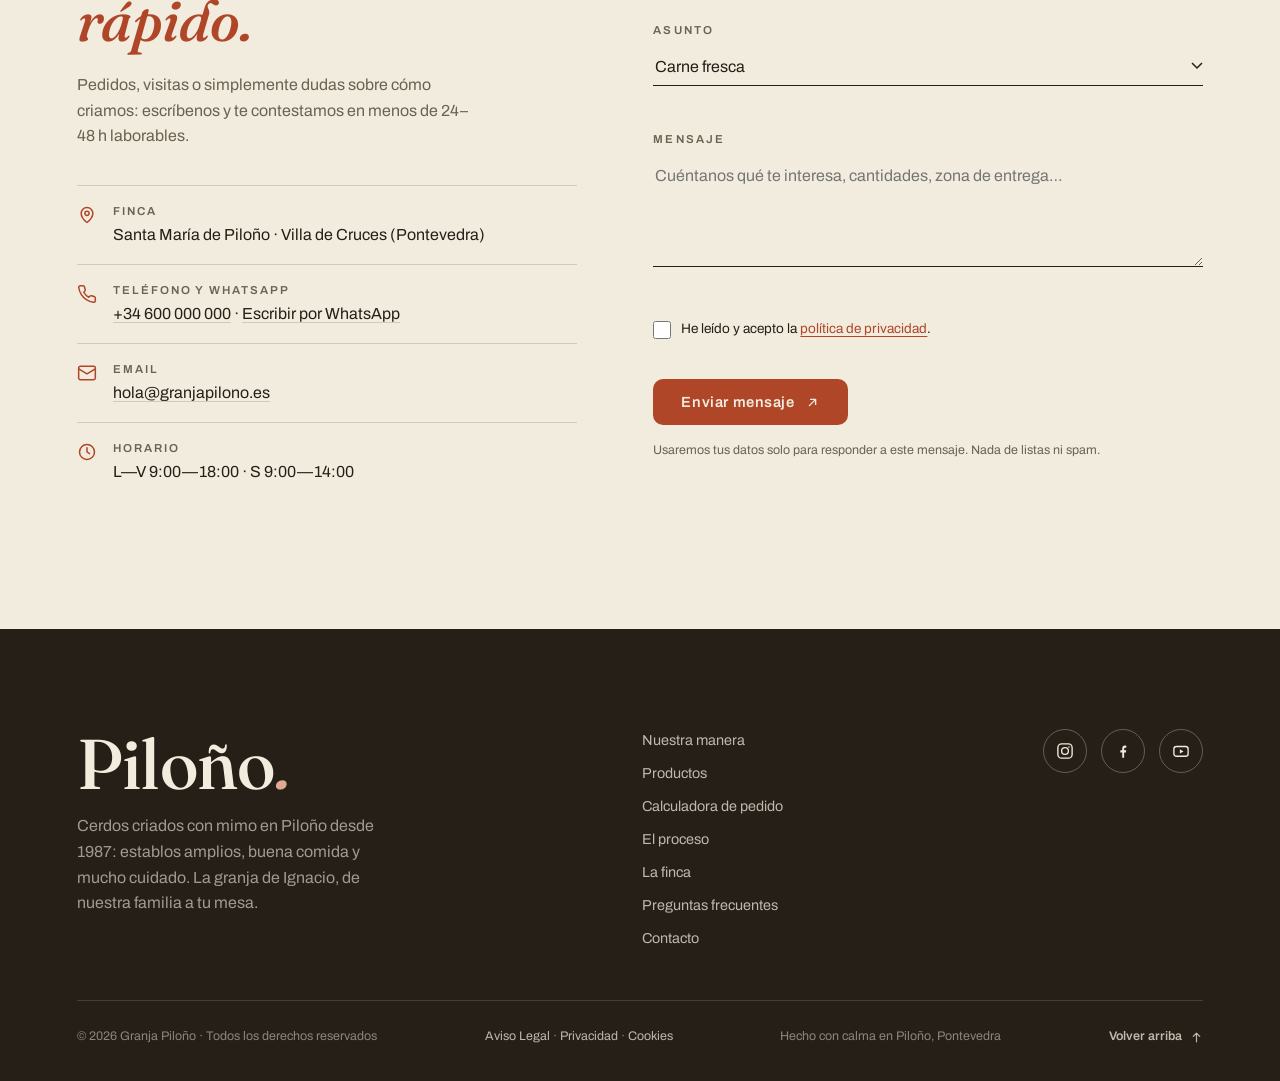
==== commit 5c52c28b: "fix(web): formulario que rechazaba todo, calculadora que mentia y fallback sin JS Tres defectos veri" ====
--- a/index.html
+++ b/index.html
@@ -11,6 +11,17 @@
      resultados. `max-snippet:-1` deja que muestre la descripción completa. -->
 <meta name="robots" content="index, follow, max-image-preview:large, max-snippet:-1, max-video-preview:-1">
 <meta name="googlebot" content="index, follow, max-image-preview:large, max-snippet:-1">
+
+<!-- Verificación de propiedad en Google Search Console.
+     Hay DOS métodos activos a la vez, a propósito:
+       1. Este meta (método "Etiqueta HTML").
+       2. El archivo google55690119d3470c17.html de la raíz (método "Archivo HTML").
+     El token es el mismo en ambos. Se dejan los dos porque Cloudflare Pages
+     responde 308 en las rutas *.html (redirige /x.html -> /x), y no queremos
+     que la verificación dependa de que Google siga esa redirección.
+     Si algún día se cambia de cuenta o se rehace la propiedad, hay que
+     sustituir el token aquí y en build.sh (variable GOOGLE_VERIFICACION). -->
+<meta name="google-site-verification" content="google55690119d3470c17">
 
 <meta property="og:title" content="Granja Piloño — Granja de cerdos en Galicia">
 <meta property="og:description" content="Establos amplios, alimentación de primera y bienestar animal certificado en Piloño (Pontevedra). Del corral a tu mesa, sin atajos.">
@@ -502,6 +513,9 @@
 
         <fieldset class="calc-formato">
           <legend>Formato de compra</legend>
+          <!-- Los precios de cada formato los escribe main.js a partir de la
+               constante PRECIO. Aquí quedan como texto de partida para que
+               la página siga siendo legible sin JavaScript. -->
           <div class="segmentado">
             <label class="seg-item">
               <input type="radio" name="calcFormato" value="piezas" checked>
@@ -525,7 +539,7 @@
 
         <dl class="calc-datos">
           <div><dt>Formato recomendado</dt><dd id="calcFormatoRec">—</dd></div>
-          <div><dt>Peso de la pieza</dt><dd id="calcPeso">—</dd></div>
+          <div><dt id="calcPesoEtiqueta">Peso de la pieza</dt><dd id="calcPeso">—</dd></div>
           <div><dt>Coste estimado</dt><dd id="calcCoste">—</dd></div>
           <div><dt>Precio efectivo</dt><dd id="calcEfectivo">—</dd></div>
           <div class="destacado"><dt id="calcAhorroEtiqueta">Ahorro frente a piezas sueltas</dt><dd id="calcAhorro">—</dd></div>
@@ -646,6 +660,9 @@
       </div>
 
       <form class="reserva-form" id="reservaForm" novalidate>
+        <noscript>
+          <p class="form-noscript">La lista de sábados y la reserva necesitan JavaScript. Escríbenos a <a href="mailto:hola@granjapilono.es">hola@granjapilono.es</a> o por WhatsApp al <a href="https://wa.me/34600000000" target="_blank" rel="noopener">+34 600 000 000</a>, dinos qué sábado te encaja y te lo reservamos igual.</p>
+        </noscript>
         <div class="campo">
           <label for="reservaDia">Elige un sábado</label>
           <select id="reservaDia" name="reservaDia"></select>
@@ -775,7 +792,7 @@
   </div>
 </section>
 
-<!-- ============ 07 · CONTACTO ============ -->
+<!-- ============ 08 · CONTACTO ============ -->
 <section id="contacto">
   <div class="wrap">
     <header class="sec-head reveal">
